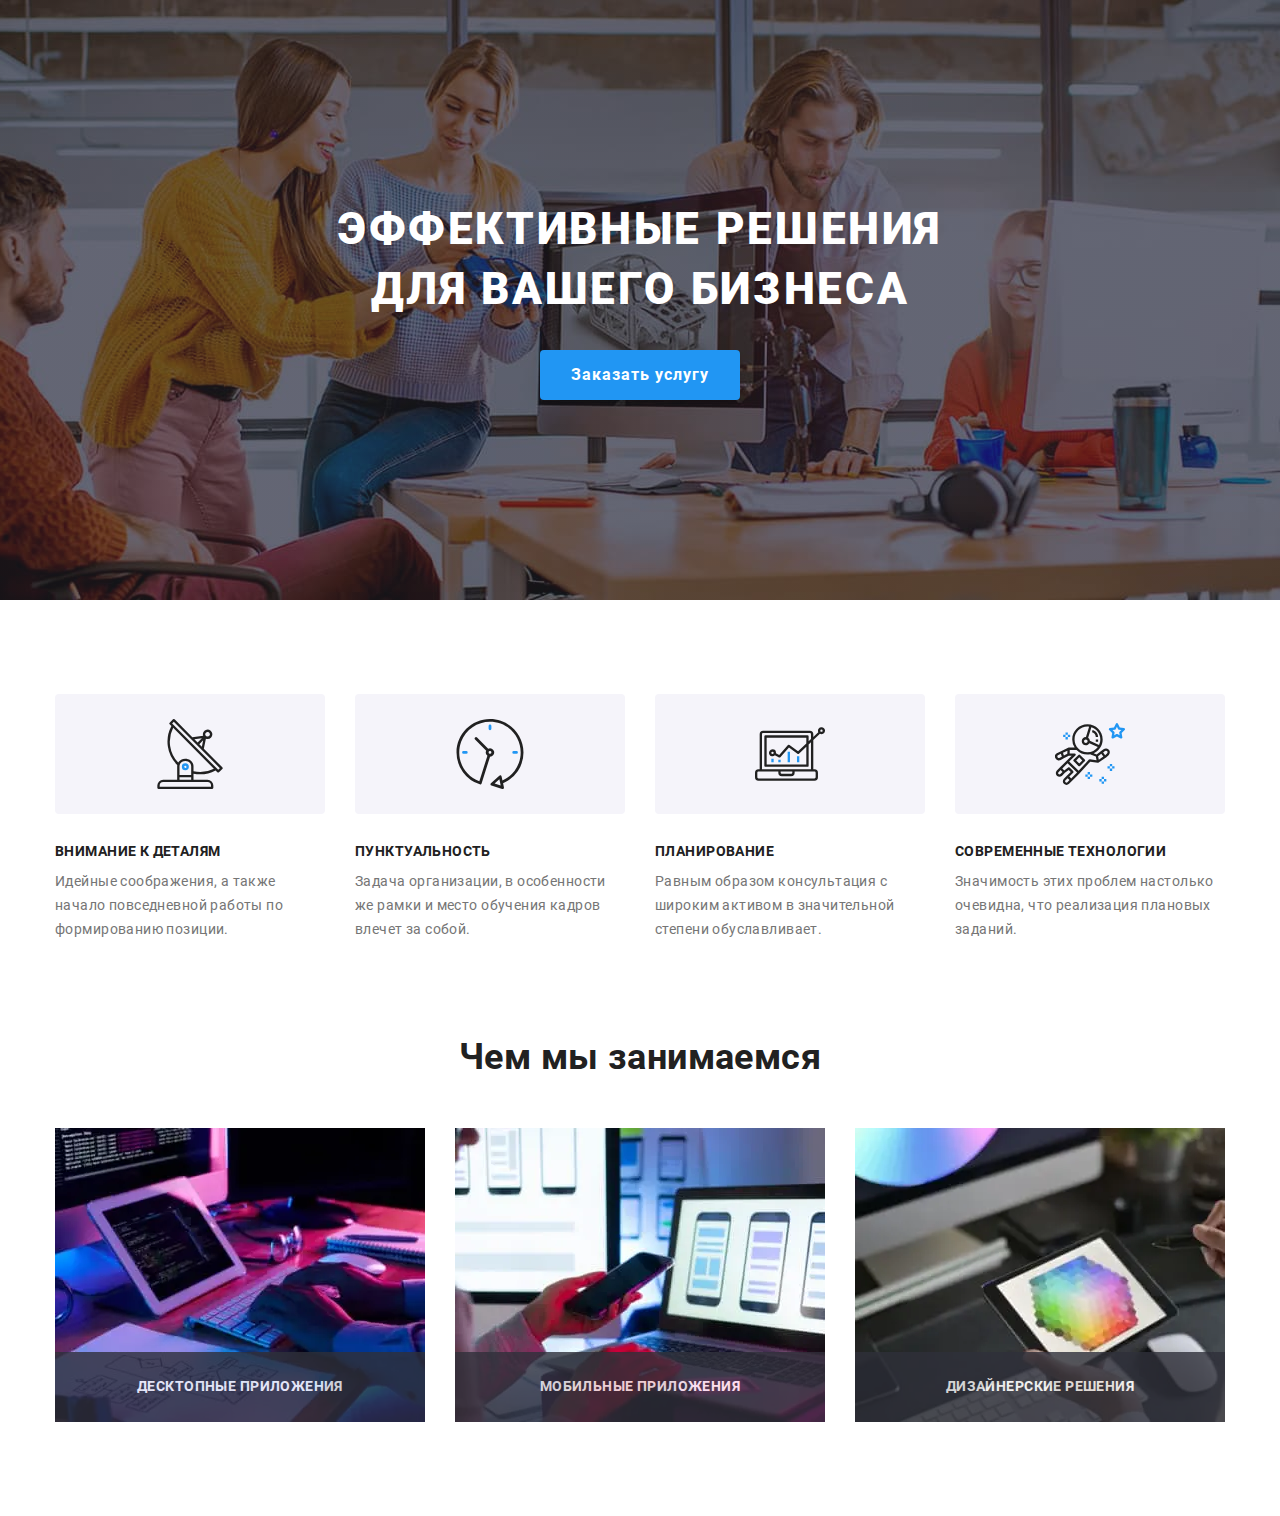
==== index.html @ ebe91f19 "services done" ====
<!DOCTYPE html>
<html lang="ru">
  <head>
    <meta charset="UTF-8" />
    <meta http-equiv="X-UA-Compatible" content="IE=edge" />
    <meta name="viewport" content="width=device-width, initial-scale=1.0" />
    <title>WebStudio</title>
    <link rel="stylesheet" href="./css/main.min.css" />
  </head>

  <body>
    <!-- HEADER -->
    <!-- <header class="header" id="header">
      <div class="header__container container">
        <div class="menu">
          <a href="./index.html" class="logo link" lang="en"
            ><span class="logo__accent">Web</span>Studio</a
          >
          <div class="menu__container">
            <svg class="menu__icon" width="40" height="40">
              <use href="./images/icons.svg#menu"></use>
            </svg>
          </div>
        </div>

        <nav class="navigation">
          <a href="./index.html" class="navigation__logo link" lang="en"
            ><span class="navigation__logo--accent">Web</span>Studio</a
          >
          <ul class="navigation__list list">
            <li class="navigation__item">
              <a class="navigation__link navigation__link--current link" href="#header">Студия</a>
            </li>
            <li class="navigation__item">
              <a class="navigation__link link" href="./portfolio.html">Портфолио</a>
            </li>
            <li class="navigation__item">
              <a class="navigation__link link" href="#contacts">Контакты</a>
            </li>
          </ul>
        </nav>
        <ul class="contacts list header__contacts">
          <li class="contacts__item">
            <a class="contacts__link link" href="mailto:info@devstudio.com" lang="en">
              <span class="contacts__iconwrapper">
                <svg class="contacts__icon contacts__icon--mail" width="16" height="12">
                  <use href="./images/icons.svg#mail"></use>
                </svg>
              </span>
              <span class="contacts__text">info@devstudio.com</span>
            </a>
          </li>
          <li class="contact__item">
            <a class="contacts__link link" href="tel:+380961111111">
              <span class="contacts__iconwrapper">
                <svg class="contacts__icon contacts__icon--phone" width="10" height="16">
                  <use href="./images/icons.svg#smartphone"></use>
                </svg>
              </span>
              <span class="contacts__text">+38 096 111 11 11</span>
            </a>
          </li>
        </ul>
      </div>
    </header> -->

    <main>
      <!-- HERO -->
      <section class="hero">
        <div class="hero__container container">
          <h1 class="hero__title">Эффективные решения для вашего бизнеса</h1>
          <button type="button" class="button button-base" data-modal-open>Заказать услугу</button>
        </div>
      </section>

      <!-- FEATURES -->
      <section class="section section--features">
        <div class="container">
          <h2 class="title title--section visually-hidden">Особенности</h2>
          <ul class="features list">
            <li class="features__item">
              <div class="features__container">
                <svg class="features__icon" width="70" height="70">
                  <use href="./images/icons.svg#antenna"></use>
                </svg>
              </div>
              <h3 class="features__title">Внимание к деталям</h3>
              <p class="features__text">
                Идейные соображения, а также начало повседневной работы по формированию позиции.
              </p>
            </li>
            <li class="features__item">
              <div class="features__container">
                <svg class="features__icon" width="70" height="70">
                  <use href="./images/icons.svg#clock"></use>
                </svg>
              </div>
              <h3 class="features__title">Пунктуальность</h3>
              <p class="features__text">
                Задача организации, в особенности же рамки и место обучения кадров влечет за собой.
              </p>
            </li>
            <li class="features__item">
              <div class="features__container">
                <svg class="features__icon" width="70" height="70">
                  <use href="./images/icons.svg#diagram"></use>
                </svg>
              </div>
              <h3 class="features__title">Планирование</h3>
              <p class="features__text">
                Равным образом консультация с широким активом в значительной степени обуславливает.
              </p>
            </li>
            <li class="features__item">
              <div class="features__container">
                <svg class="features__icon" width="70" height="70">
                  <use href="./images/icons.svg#astronaut"></use>
                </svg>
              </div>
              <h3 class="features__title">Современные технологии</h3>
              <p class="features__text">
                Значимость этих проблем настолько очевидна, что реализация плановых заданий.
              </p>
            </li>
          </ul>
        </div>
      </section>

      <!-- SERVICES -->
      <section class="section section--services">
        <div class="container">
          <h2 class="title title--section">Чем мы занимаемся</h2>
          <ul class="services list">
            <li class="services__item">
              <div class="overlay-container">
                <picture>
                  <source
                    media="(min-width: 1200px)"
                    srcset="
                      ./images/services/desktop/desk-desktop.webp    1x,
                      ./images/services/desktop/desk-desktop@2x.webp 2x
                    "
                    type="image/webp"
                  />
                  <source
                    media="(min-width: 1200px)"
                    srcset="
                      ./images/services/desktop/desk-desktop.jpg    1x,
                      ./images/services/desktop/desk-desktop@2x.jpg 2x
                    "
                  />
                  <img class="services__img" src="#" alt="desktop" />
                </picture>

                <div class="services__container">
                  <h3 class="services__title">Десктопные приложения</h3>
                </div>
              </div>
            </li>
            <li class="services__item">
              <div class="overlay-container">
                <picture>
                  <source
                    media="(min-width: 1200px)"
                    srcset="
                      ./images/services/desktop/note-desktop.webp    1x,
                      ./images/services/desktop/note-desktop@2x.webp 2x
                    "
                    type="image/webp"
                  />
                  <source
                    media="(min-width: 1200px)"
                    srcset="
                      ./images/services/desktop/note-desktop.jpg    1x,
                      ./images/services/desktop/note-desktop@2x.jpg 2x
                    "
                  />
                  <img class="services__img" src="#" alt="notebook" />
                </picture>
                <div class="services__container">
                  <h3 class="services__title">Мобильные приложения</h3>
                </div>
              </div>
            </li>
            <li class="services__item">
              <div class="overlay-container">
                <picture>
                  <source
                    media="(min-width: 1200px)"
                    srcset="
                      ./images/services/desktop/tabl-desktop.webp    1x,
                      ./images/services/desktop/tabl-desktop@2x.webp 2x
                    "
                    type="image/webp"
                  />
                  <source
                    media="(min-width: 1200px)"
                    srcset="
                      ./images/services/desktop/tabl-desktop.jpg    1x,
                      ./images/services/desktop/tabl-desktop@2x.jpg 2x
                    "
                  />
                  <img class="services__img" src="#" alt="tablet" />
                </picture>
                <div class="services__container">
                  <h3 class="services__title">Дизайнерские решения</h3>
                </div>
              </div>
            </li>
          </ul>
        </div>
      </section>

      <!-- TEAM -->
      <!-- <section class="section section--team">
        <div class="container">
          <h2 class="title title--section">Наша команда</h2>
          <ul class="team list">
            <li class="team__item">
              <div class="teammate">
                <img
                  class="teammate__img"
                  src="./images/studio/team/team-demianenko.jpg"
                  alt="Фото Игоря Демьяненко"
                  width="270"
                  height="260"
                />
                <div class="teammate__container">
                  <h3 class="teammate__title">Игорь Демьяненко</h3>
                  <p class="teammate__text" lang="en">Product Designer</p>
                  <ul class="social list">
                    <li class="social__item">
                      <a href="#" class="social__link link">
                        <svg class="social__icon" width="20" height="20">
                          <use href="./images/icons.svg#instagram"></use>
                        </svg>
                      </a>
                    </li>
                    <li class="social__item">
                      <a href="#" class="social__link link">
                        <svg class="social__icon" width="20" height="20">
                          <use href="./images/icons.svg#twitter"></use>
                        </svg>
                      </a>
                    </li>
                    <li class="social__item">
                      <a href="#" class="social__link link">
                        <svg class="social__icon" width="20" height="20">
                          <use href="./images/icons.svg#facebook"></use>
                        </svg>
                      </a>
                    </li>
                    <li class="social__item">
                      <a href="#" class="social__link link">
                        <svg class="social__icon" width="20" height="20">
                          <use href="./images/icons.svg#linkedin"></use>
                        </svg>
                      </a>
                    </li>
                  </ul>
                </div>
              </div>
            </li>
            <li class="team__item">
              <div class="teammate">
                <img
                  class="teammate__img"
                  src="./images/studio/team/team-repina.jpg"
                  alt="Фото Ольги Репиной"
                  width="270"
                  height="260"
                />
                <div class="teammate__container">
                  <h3 class="teammate__title">Ольга Репина</h3>
                  <p class="teammate__text" lang="en">Frontend Developer</p>
                  <ul class="social list">
                    <li class="social__item">
                      <a href="#" class="social__link link">
                        <svg class="social__icon" width="20" height="20">
                          <use href="./images/icons.svg#instagram"></use>
                        </svg>
                      </a>
                    </li>
                    <li class="social__item">
                      <a href="#" class="social__link link">
                        <svg class="social__icon" width="20" height="20">
                          <use href="./images/icons.svg#twitter"></use>
                        </svg>
                      </a>
                    </li>
                    <li class="social__item">
                      <a href="#" class="social__link link">
                        <svg class="social__icon" width="20" height="20">
                          <use href="./images/icons.svg#facebook"></use>
                        </svg>
                      </a>
                    </li>
                    <li class="social__item">
                      <a href="#" class="social__link link">
                        <svg class="social__icon" width="20" height="20">
                          <use href="./images/icons.svg#linkedin"></use>
                        </svg>
                      </a>
                    </li>
                  </ul>
                </div>
              </div>
            </li>
            <li class="team__item">
              <div class="teammate">
                <img
                  class="teammate__img"
                  src="./images/studio/team/team-tarasov.jpg"
                  alt="Фото Николая Тарасова"
                  width="270"
                  height="260"
                />
                <div class="teammate__container">
                  <h3 class="teammate__title">Николай Тарасов</h3>
                  <p class="teammate__text" lang="en">Marketing</p>
                  <ul class="social list">
                    <li class="social__item">
                      <a href="#" class="social__link link">
                        <svg class="social__icon" width="20" height="20">
                          <use href="./images/icons.svg#instagram"></use>
                        </svg>
                      </a>
                    </li>
                    <li class="social__item">
                      <a href="#" class="social__link link">
                        <svg class="social__icon" width="20" height="20">
                          <use href="./images/icons.svg#twitter"></use>
                        </svg>
                      </a>
                    </li>
                    <li class="social__item">
                      <a href="#" class="social__link link">
                        <svg class="social__icon" width="20" height="20">
                          <use href="./images/icons.svg#facebook"></use>
                        </svg>
                      </a>
                    </li>
                    <li class="social__item">
                      <a href="#" class="social__link link">
                        <svg class="social__icon" width="20" height="20">
                          <use href="./images/icons.svg#linkedin"></use>
                        </svg>
                      </a>
                    </li>
                  </ul>
                </div>
              </div>
            </li>
            <li class="team__item">
              <div class="teammate">
                <img
                  class="teammate__img"
                  src="./images/studio/team/team-ermakov.jpg"
                  alt="Фото Михаила Ермакова"
                  width="270"
                  height="260"
                />
                <div class="teammate__container">
                  <h3 class="teammate__title">Михаил Ермаков</h3>
                  <p class="teammate__text" lang="en">UI Designer</p>
                  <ul class="social list">
                    <li class="social__item">
                      <a href="#" class="social__link link">
                        <svg class="social__icon" width="20" height="20">
                          <use href="./images/icons.svg#instagram"></use>
                        </svg>
                      </a>
                    </li>
                    <li class="social__item">
                      <a href="#" class="social__link link">
                        <svg class="social__icon" width="20" height="20">
                          <use href="./images/icons.svg#twitter"></use>
                        </svg>
                      </a>
                    </li>
                    <li class="social__item">
                      <a href="#" class="social__link link">
                        <svg class="social__icon" width="20" height="20">
                          <use href="./images/icons.svg#facebook"></use>
                        </svg>
                      </a>
                    </li>
                    <li class="social__item">
                      <a href="#" class="social__link link">
                        <svg class="social__icon" width="20" height="20">
                          <use href="./images/icons.svg#linkedin"></use>
                        </svg>
                      </a>
                    </li>
                  </ul>
                </div>
              </div>
            </li>
          </ul>
        </div>
      </section> -->

      <!-- CLIENTS -->
      <!-- <section class="section" id="clients">
        <div class="container">
          <h2 class="title title--section">Постоянные клиенты</h2>
          <ul class="clients list">
            <li class="clients__item">
              <a href="#clients" class="clients__link link">
                <svg class="clients__icon" width="41" height="47">
                  <use href="./images/icons.svg#yaco"></use>
                </svg>
              </a>
            </li>
            <li class="clients__item">
              <a href="#clients" class="clients__link link">
                <svg class="clients__icon" width="40" height="52">
                  <use href="./images/icons.svg#comp-tagline-here"></use>
                </svg>
              </a>
            </li>
            <li class="clients__item">
              <a href="#clients" class="clients__link link">
                <svg class="clients__icon" width="44" height="42">
                  <use href="./images/icons.svg#comp"></use>
                </svg>
              </a>
            </li>
            <li class="clients__item">
              <a href="#clients" class="clients__link link">
                <svg class="clients__icon" width="85" height="41">
                  <use href="./images/icons.svg#foster-peters"></use>
                </svg>
              </a>
            </li>
            <li class="clients__item">
              <a href="#clients" class="clients__link link">
                <svg class="clients__icon" width="63" height="46">
                  <use href="./images/icons.svg#brand"></use>
                </svg>
              </a>
            </li>
            <li class="clients__item">
              <a href="#clients" class="clients__link link">
                <svg class="clients__icon" width="94" height="44">
                  <use href="./images/icons.svg#comp-tagline"></use>
                </svg>
              </a>
            </li>
          </ul>
        </div>
      </section> -->
    </main>

    <!-- FOOTER -->
    <!-- <footer class="footer">
      <div class="container container--footer">
        <div class="footer__adress">
          <a class="footer__logo link" href="#header" lang="en"
            ><span class="footer__logo--accent">Web</span>Studio</a
          >

          <address class="adress" id="contacts">
            <a
              class="adress__link link"
              href="https://goo.gl/maps/bzyYuuLkhP41vMup8"
              target="_blank"
              rel="noopener noreferrer"
              >г. Киев, пр-т Леси Украинки, 26</a
            >

            <ul class="adress__list list">
              <li class="adress__item">
                <a
                  class="adress__link adress__link--mail link"
                  href="mailto:info@devstudio.com"
                  lang="en"
                  >info@devstudio.com</a
                >
              </li>
              <li class="adress__item">
                <a class="adress__link adress__link--tel link" href="tel:+380961111111"
                  >+38 096 111 11 11</a
                >
              </li>
            </ul>
          </address>
        </div>
        <div class="footer__social">
          <p class="footer__title">присоединяйтесь</p>
          <ul class="social list">
            <li class="social__item">
              <a href="#" class="social__link social__link--footer link">
                <svg class="social__icon" width="20" height="20">
                  <use href="./images/icons.svg#instagram"></use>
                </svg>
              </a>
            </li>
            <li class="social__item">
              <a href="#" class="social__link social__link--footer link">
                <svg class="social__icon" width="20" height="20">
                  <use href="./images/icons.svg#twitter"></use>
                </svg>
              </a>
            </li>
            <li class="social__item">
              <a href="#" class="social__link social__link--footer link">
                <svg class="social__icon" width="20" height="20">
                  <use href="./images/icons.svg#facebook"></use>
                </svg>
              </a>
            </li>
            <li class="social__item">
              <a href="#" class="social__link social__link--footer link">
                <svg class="social__icon" width="20" height="20">
                  <use href="./images/icons.svg#linkedin"></use>
                </svg>
              </a>
            </li>
          </ul>
        </div>
        <div class="footer__subscription">
          <p class="footer__title">подпишитесь на рассылку</p>
          <form name="subscribe-form" class="footer__form">
            <input type="email" name="email" placeholder="E-mail" class="footer__input" required />
            <button type="submit" class="button button-base">
              <span class="button__container">
                <span class="button__text">Подписаться</span>
                <span class="button__iconwrapper">
                  <svg class="button__icon" width="24" height="24">
                    <use href="./images/icons.svg#subscribe"></use>
                  </svg>
                </span>
              </span>
            </button>
          </form>
        </div>
      </div>
    </footer> -->

    <!-- MODAL -->

    <!-- <div class="backdrop is-hidden" data-modal>
      <div class="modal">
        <button class="modal__closer" type="button" data-modal-close>
          <svg class="modal__icon" width="11" height="11">
            <use href="./images/icons.svg#close"></use>
          </svg>
        </button>
        <form name="purchase_form" autocomplete="on" class="form">
          <div class="form__group" role="group" aria-labelledby="contacts-details">
            <p id="contacts-details" class="form__text">Оставьте свои данные, мы вам перезвоним</p>
            <div class="form__container">
              <label class="form__label">
                Имя
                <span class="form__inputwrapper">
                  <input class="form__input" type="text" name="name" autofocus />
                  <span class="form__iconwrapper">
                    <svg class="form__icon" width="12" height="12">
                      <use href="./images/icons.svg#person-black"></use>
                    </svg>
                  </span>
                </span>
              </label>
            </div>
            <div class="form__container">
              <label class="form__label">
                Телефон
                <span class="form__inputwrapper">
                  <input
                    class="form__input"
                    type="tel"
                    name="phone-number"
                    pattern="[\+]*[1-9]{2}\s?[\(]*[0-9]{3}[\)]*\s?\d{3}[-]*\d{2}[-]*\d{2}"
                    title="+__(___)___-__-__"
                  />
                  <span class="form__iconwrapper">
                    <svg class="form__icon" width="13" height="13">
                      <use href="./images/icons.svg#phone-black"></use>
                    </svg>
                  </span>
                </span>
              </label>
            </div>
            <div class="form__container">
              <label class="form__label">
                Почта
                <span class="form__inputwrapper">
                  <input class="form__input" type="email" name="email" />
                  <span class="form__iconwrapper">
                    <svg class="form__icon" width="15" height="12">
                      <use href="./images/icons.svg#email-black"></use>
                    </svg>
                  </span>
                </span>
              </label>
            </div>
            <div class="form__container form__container--comments">
              <label class="form__label">
                Комментарий
                <textarea
                  class="form__textarea"
                  name="feedback"
                  placeholder="Введите текст"
                ></textarea>
              </label>
            </div>
          </div>

          <div class="form__group--checkbox" role="group" aria-labelledby="subcscribe-offer">
            <p id="subcscribe-offer" class="form__text visually-hidden">Условия подписки</p>

            <label class="form__label--checkbox">
              <input
                class="form__checkbox visually-hidden"
                type="checkbox"
                name="checked"
                value="agreed"
              />
              <span class="form__wrapper--checkbox">
                <svg class="form__check" width="11" height="8">
                  <use href="./images/icons.svg#checked"></use>
                </svg> </span
              ><span class="form__wrapper--text"
                >Соглашаюсь с рассылкой и принимаю&nbsp;<a
                  class="form__link link"
                  href="#"
                  target="_blank"
                  rel="noopener noreferrer"
                  >Условия договора</a
                ></span
              >
            </label>
          </div>

          <div class="form__container--submit">
            <button type="submit" class="button button-base">Отправить</button>
          </div>
        </form>
      </div>
    </div> -->

    <script src="./js/modal.js"></script>
  </body>
</html>
---- css/main.min.css ----
@font-face{font-family:'Raleway';font-style:normal;font-weight:700;src:url("../fonts/raleway/raleway-v22-latin-700.eot");src:local(""),url("../fonts/raleway/raleway-v22-latin-700.eot?#iefix") format("embedded-opentype"),url("../fonts/raleway/raleway-v22-latin-700.woff2") format("woff2"),url("../fonts/raleway/raleway-v22-latin-700.woff") format("woff"),url("../fonts/raleway/raleway-v22-latin-700.ttf") format("truetype"),url("../fonts/raleway/raleway-v22-latin-700.svg#Raleway") format("svg")}@font-face{font-family:'Roboto';font-style:normal;font-weight:400;src:url("../fonts/roboto/roboto-v27-latin_cyrillic-regular.eot");src:local(""),url("../fonts/roboto/roboto-v27-latin_cyrillic-regular.eot?#iefix") format("embedded-opentype"),url("../fonts/roboto/roboto-v27-latin_cyrillic-regular.woff2") format("woff2"),url("../fonts/roboto/roboto-v27-latin_cyrillic-regular.woff") format("woff"),url("../fonts/roboto/roboto-v27-latin_cyrillic-regular.ttf") format("truetype"),url("../fonts/roboto/roboto-v27-latin_cyrillic-regular.svg#Roboto") format("svg")}@font-face{font-family:'Roboto';font-style:normal;font-weight:500;src:url("../fonts/roboto/roboto-v27-latin_cyrillic-500.eot");src:local(""),url("../fonts/roboto/roboto-v27-latin_cyrillic-500.eot?#iefix") format("embedded-opentype"),url("../fonts/roboto/roboto-v27-latin_cyrillic-500.woff2") format("woff2"),url("../fonts/roboto/roboto-v27-latin_cyrillic-500.woff") format("woff"),url("../fonts/roboto/roboto-v27-latin_cyrillic-500.ttf") format("truetype"),url("../fonts/roboto/roboto-v27-latin_cyrillic-500.svg#Roboto") format("svg")}@font-face{font-family:'Roboto';font-style:normal;font-weight:700;src:url("../fonts/roboto/roboto-v27-latin_cyrillic-700.eot");src:local(""),url("../fonts/roboto/roboto-v27-latin_cyrillic-700.eot?#iefix") format("embedded-opentype"),url("../fonts/roboto/roboto-v27-latin_cyrillic-700.woff2") format("woff2"),url("../fonts/roboto/roboto-v27-latin_cyrillic-700.woff") format("woff"),url("../fonts/roboto/roboto-v27-latin_cyrillic-700.ttf") format("truetype"),url("../fonts/roboto/roboto-v27-latin_cyrillic-700.svg#Roboto") format("svg")}@font-face{font-family:'Roboto';font-style:normal;font-weight:900;src:url("../fonts/roboto/roboto-v27-latin_cyrillic-900.eot");src:local(""),url("../fonts/roboto/roboto-v27-latin_cyrillic-900.eot?#iefix") format("embedded-opentype"),url("../fonts/roboto/roboto-v27-latin_cyrillic-900.woff2") format("woff2"),url("../fonts/roboto/roboto-v27-latin_cyrillic-900.woff") format("woff"),url("../fonts/roboto/roboto-v27-latin_cyrillic-900.ttf") format("truetype"),url("../fonts/roboto/roboto-v27-latin_cyrillic-900.svg#Roboto") format("svg")}/*! modern-normalize v1.1.0 | MIT License | https://github.com/sindresorhus/modern-normalize */*,::before,::after{box-sizing:border-box}html{line-height:1.15;-webkit-text-size-adjust:100%;-moz-tab-size:4;tab-size:4}body{margin:0;font-family:system-ui,-apple-system,"Segoe UI",Roboto,Helvetica,Arial,sans-serif,"Apple Color Emoji","Segoe UI Emoji"}hr{height:0;color:inherit}abbr[title]{text-decoration:underline dotted}b,strong{font-weight:bolder}code,kbd,samp,pre{font-family:ui-monospace, SFMono-Regular, Consolas, 'Liberation Mono', Menlo, monospace;font-size:1em}small{font-size:80%}sub,sup{font-size:75%;line-height:0;position:relative;vertical-align:baseline}sub{bottom:-0.25em}sup{top:-0.5em}table{text-indent:0;border-color:inherit}button,input,optgroup,select,textarea{font-family:inherit;font-size:100%;line-height:1.15;margin:0}button,select{text-transform:none}button,[type='button'],[type='reset'],[type='submit']{-webkit-appearance:button}::-moz-focus-inner{border-style:none;padding:0}:-moz-focusring{outline:1px dotted ButtonText}:-moz-ui-invalid{box-shadow:none}legend{padding:0}progress{vertical-align:baseline}::-webkit-inner-spin-button,::-webkit-outer-spin-button{height:auto}[type='search']{-webkit-appearance:textfield;outline-offset:-2px}::-webkit-search-decoration{-webkit-appearance:none}::-webkit-file-upload-button{-webkit-appearance:button;font:inherit}summary{display:list-item}:root{--font-logotype: 'Raleway', serif, sans-serif;--main-font-regular: 'Roboto-main', serif, sans-serif;--secondary-font-regular: 'Roboto-main500', serif, sans-serif;--main-font-bold: 'Roboto-bold', serif, sans-serif;--main-font-black: 'Roboto-black', serif, sans-serif;--main-color-dark: #212121;--main-color-light: #ffffff;--secondary-color-dark: #000000;--secondary-color-light: #757575;--secondary-color-light-transp: rgba(255, 255, 255, 0.6);--background-color-font: #c4c4c4;--background-color-dark: #2f303a;--background-color-light: #f5f4fa;--accent-color: #2196f3;--accent-color-hover: #188ce8;--icon-color-fill: #afb1b8;--header-color-border: #ececec;--main-text-size: 14px;--secondary-text-size: 16px;--main-text-letter-spacing: 0.03em;--main-transition-duration: 250ms;--main-transition-function: cubic-bezier(0.4, 0, 0.2, 1)}body{font-family:'Roboto', sans-serif;font-weight:400;font-size:var(--main-text-size);letter-spacing:var(--main-text-letter-spacing);color:var(--main-color-dark)}h1,h2,h3,h4,h5,h6,p,ul{font-size:inherit}img{display:block;max-width:100%;height:auto}h1,h2,h3,h4,h5,h6,p,ul{margin:0;padding:0}.section{padding:94px 0;text-align:center}.section--features{padding-top:60px;padding-bottom:60px}.section--services{display:none}.section--team{background-color:var(--background-color-light)}.container{padding:0 15px;margin:0 auto}.container--footer{display:flex}@media screen and (max-width: 767px){.container{max-width:480px}}@media screen and (min-width: 768px){.container{max-width:768px}}@media screen and (min-width: 1200px){.section--features{padding-top:94px;padding-bottom:47px}.section--services{display:block;padding-top:47px}.container{max-width:1200px}}.list{list-style:none}.link{font-size:inherit;text-decoration:none;color:var(--main-color-dark)}.button-base{font-family:inherit;cursor:pointer;color:var(--main-color-dark)}.visually-hidden{position:absolute !important;clip:rect(1px 1px 1px 1px);clip:rect(1px, 1px, 1px, 1px);padding:0 !important;border:0 !important;height:1px !important;width:1px !important;overflow:hidden}.hero{margin:0 auto;padding:118px 0;max-width:767px;min-height:400px;text-align:center;background-image:linear-gradient(rgba(47,48,58,0.4), rgba(47,48,58,0.4)),url("../images/hero-bg/mobile/bg-hero-mobile.jpg");background-size:cover;background-repeat:no-repeat;background-position:center}@media screen and (min-device-pixel-ratio: 2), screen and (min-resolution: 192dpi), screen and (min-resolution: 2dppx){.hero{background-image:linear-gradient(rgba(47,48,58,0.4), rgba(47,48,58,0.4)),url("../images/hero-bg/mobile/bg-hero-mobile@2x.jpg")}}.hero__container{text-align:center}.hero__title{margin:0 auto 30px;max-width:360px;text-transform:uppercase;font-weight:900;font-size:26px;line-height:1.62;letter-spacing:0.06em;color:var(--main-color-light)}@media screen and (min-width: 768px){.hero{max-width:1199px;background-image:linear-gradient(rgba(47,48,58,0.4), rgba(47,48,58,0.4)),url("../images/hero-bg/tablet/bg-hero-tablet.jpg")}}@media screen and (min-width: 768px) and (min-device-pixel-ratio: 2), screen and (min-width: 768px) and (min-resolution: 192dpi), screen and (min-width: 768px) and (min-resolution: 2dppx){.hero{background-image:linear-gradient(rgba(47,48,58,0.4), rgba(47,48,58,0.4)),url("../images/hero-bg/tablet/bg-hero-tablet@2x.jpg")}}@media screen and (min-width: 1200px){.hero{padding:200px 0;max-width:1600px;min-height:600px;background-color:var(--background-color-font);background-image:linear-gradient(rgba(47,48,58,0.4), rgba(47,48,58,0.4)),url("../images/hero-bg/desktop/bg-hero-desktop.jpg")}}@media screen and (min-width: 1200px) and (min-device-pixel-ratio: 2), screen and (min-width: 1200px) and (min-resolution: 192dpi), screen and (min-width: 1200px) and (min-resolution: 2dppx){.hero{background-image:linear-gradient(rgba(47,48,58,0.4), rgba(47,48,58,0.4)),url("../images/hero-bg/desktop/bg-hero-desktop@2x.jpg")}}@media screen and (min-width: 1200px){.hero__title{max-width:610px;font-size:44px;line-height:1.36}}.features__item:not(:last-child){margin-bottom:30px}.features__container{display:flex;justify-content:center;align-items:center;margin-bottom:30px;width:100%;height:120px;border-radius:4px;background-color:var(--background-color-light)}.features__title{margin-bottom:10px;text-transform:uppercase;font-weight:700;line-height:1.14}.features__text{text-align:left;line-height:1.71;color:var(--secondary-color-light)}@media screen and (min-width: 768px){.features{display:flex;flex-wrap:wrap;margin-top:-30px;margin-left:-30px}.features__item{margin-top:30px;margin-left:30px;flex-basis:calc((100% - 60px) / 2);text-align:left}.features__item:not(:last-child){margin-bottom:0}}@media screen and (min-width: 1200px){.features__item{flex-basis:calc((100% - 120px) / 4)}}.services{display:flex;flex-wrap:wrap;margin-top:-30px;margin-left:-30px}.services__item{margin-top:30px;margin-left:30px;flex-basis:calc((100% - 90px) / 3)}.services__container{position:absolute;bottom:0;left:0;padding:27px 15px;width:100%;text-align:center;background-color:var(--background-color-dark);opacity:0.8}.services__title{text-transform:uppercase;font-weight:700;line-height:1.14;color:var(--main-color-light)}.logo{display:block;font-weight:700;font-size:24px;line-height:1.08;color:var(--secondary-color-dark)}.logo__accent{color:var(--accent-color)}.button{padding:10px;min-width:200px;border:none;border-radius:4px;font-weight:700;font-size:var(--secondary-text-size);line-height:1.88;text-align:center;letter-spacing:0.06em;color:var(--main-color-light);background-color:#2196f3;box-shadow:0px 4px 4px rgba(0,0,0,0.15);transition:background-color var(--main-transition-duration) var(--main-transition-function)}.button__container{display:flex;align-items:center;justify-content:center}.button__text{margin-right:10px}.button__iconwrapper{display:flex;justify-content:center;align-items:center;width:24px;height:24px;fill:var(--main-color-light)}.button:hover,.button:focus{background-color:var(--accent-color-hover)}.title{font-weight:700;font-size:36px;line-height:1.17}.title--section{margin-bottom:50px}.social{display:flex;justify-content:center}.social__item{width:44px;height:44px}.social__item:not(:last-child){margin-right:10px}.social__link{display:flex;justify-content:center;align-items:center;width:100%;height:100%;border-radius:50%;fill:var(--icon-color-fill);transition:background-color var(--main-transition-duration) var(--main-transition-function),fill var(--main-transition-duration) var(--main-transition-function)}.social__link--footer{background-color:rgba(255,255,255,0.1)}.social__link:hover,.social__link:focus{background-color:var(--accent-color);fill:var(--main-color-light)}.overlay-container{position:relative}.overlay{position:absolute;top:100%;left:0;padding:63px 24px;width:100%;height:100%;overflow-y:auto;background-color:rgba(33,150,243,0.9);transition:transform var(--main-transition-duration) var(--main-transition-function)}.overlay__content{text-align:left;font-size:18px;line-height:1.56;color:var(--main-color-light)}.backdrop{position:fixed;top:0;left:0;width:100vw;height:100vh;background-color:rgba(0,0,0,0.2);opacity:1;transition:opacity var(--main-transition-duration) var(--main-transition-function),visibility var(--main-transition-duration) var(--main-transition-function)}.backdrop.is-hidden{opacity:0;visibility:hidden;pointer-events:none}.modal{position:absolute;top:50%;left:50%;transform:translate(-50%, -50%) scale(1);width:528px;height:581px;border-radius:4px;background-color:var(--main-color-light);box-shadow:0px 1px 3px rgba(0,0,0,0.12),0px 1px 1px rgba(0,0,0,0.14),0px 2px 1px rgba(0,0,0,0.2);transition:transform var(--main-transition-duration) var(--main-transition-function)}.backdrop.is-hidden .modal{transform:translate(-50%, -50%) scale(0.5)}.modal__closer{position:absolute;top:8px;right:8px;display:flex;justify-content:center;align-items:center;width:30px;height:30px;border-radius:50%;border:1px solid rgba(0,0,0,0.1);cursor:pointer;background-color:var(--main-color-light);fill:var(--logo-color);transition:fill var(--main-transition-duration) var(--main-transition-function)}.modal__closer:hover,.modal__closer:focus{fill:var(--accent-color)}.form{padding:40px;display:flex;flex-direction:column}.form__group{margin-bottom:20px}.form__group--checkbox{margin-bottom:30px}.form__text{margin-bottom:12px;text-align:center;font-weight:700;font-size:20px;line-height:1.15}.form__container{display:flex;flex-direction:column;margin-bottom:10px}.form__container--comments{margin-bottom:0}.form__container--submit{display:flex;justify-content:center;align-items:center}.form__label{font-size:12px;line-height:1.17;letter-spacing:0.01em;color:var(--secondary-color-light)}.form__label--checkbox{display:flex;flex-direction:row;margin-bottom:0;align-items:center}.form__inputwrapper{position:relative;display:inline-block;width:100%;margin-top:4px;fill:var(--main-color-dark);transition:fill var(--main-transition-duration) var(--main-transition-function)}.form__input{padding-top:12px;padding-bottom:12px;padding-right:12px;padding-left:42px;width:100%;border:1px solid rgba(33,33,33,0.2);border-radius:4px;font-size:var(--secondary-text-size);outline:none;transition:border-color var(--main-transition-duration) var(--main-transition-function)}.form__input:focus{border-color:var(--accent-color)}.form__iconwrapper{position:absolute;top:50%;left:13px;transform:translateY(-50%);display:flex;justify-content:center;align-items:center;width:18px;height:18px;fill:var(--secondary-color-dark)}.form__input:focus+.form__iconwrapper{fill:var(--accent-color)}.form__textarea{margin-top:4px;width:100%;height:120px;padding:12px 16px;resize:none;height:120px;border-radius:4px;font-size:var(--secondary-text-size);outline:none;transition:border-color var(--main-transition-duration) var(--main-transition-function)}.form__textarea::placeholder{font-size:12px;line-height:1.17;letter-spacing:0.01em;color:rgba(117,117,117,0.5)}.form__textarea:placeholder-shown{border:1px solid rgba(33,33,33,0.2)}.form__textarea:not(:placeholder-shown),.form__textarea:focus{border-color:var(--accent-color)}.form__wrapper--checkbox{display:flex;justify-content:center;align-items:center;margin-right:7px;width:16px;height:15px;cursor:pointer;border:1px solid var(--main-color-dark);border-radius:2px;fill:var(--main-color-light)}.form__checkbox:checked+.form__wrapper--checkbox{border-color:var(--accent-color);background-color:var(--accent-color)}.form__check{width:100%;height:100%}.form__wrapper--text{line-height:1.71;color:var(--secondary-color-light)}.form__link{color:var(--accent-color);text-decoration:underline}
/*# sourceMappingURL=main.min.css.map */
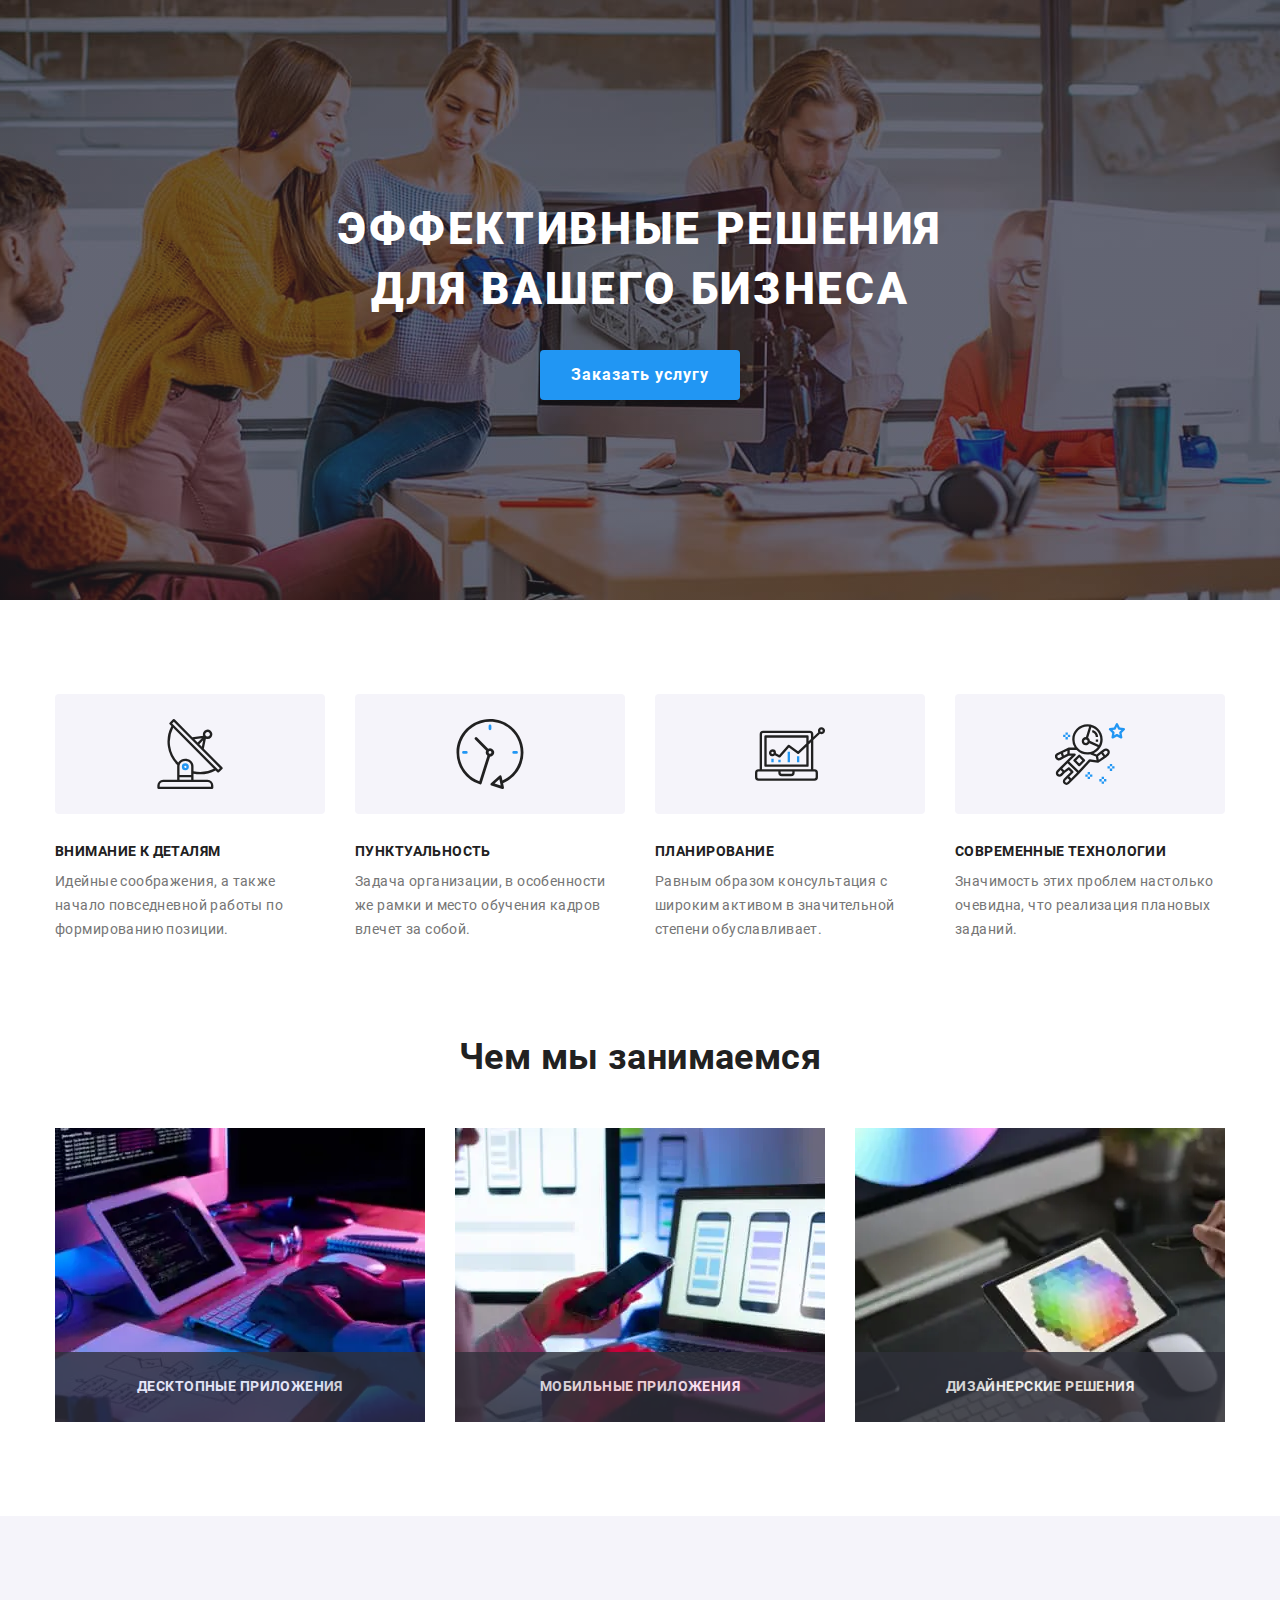
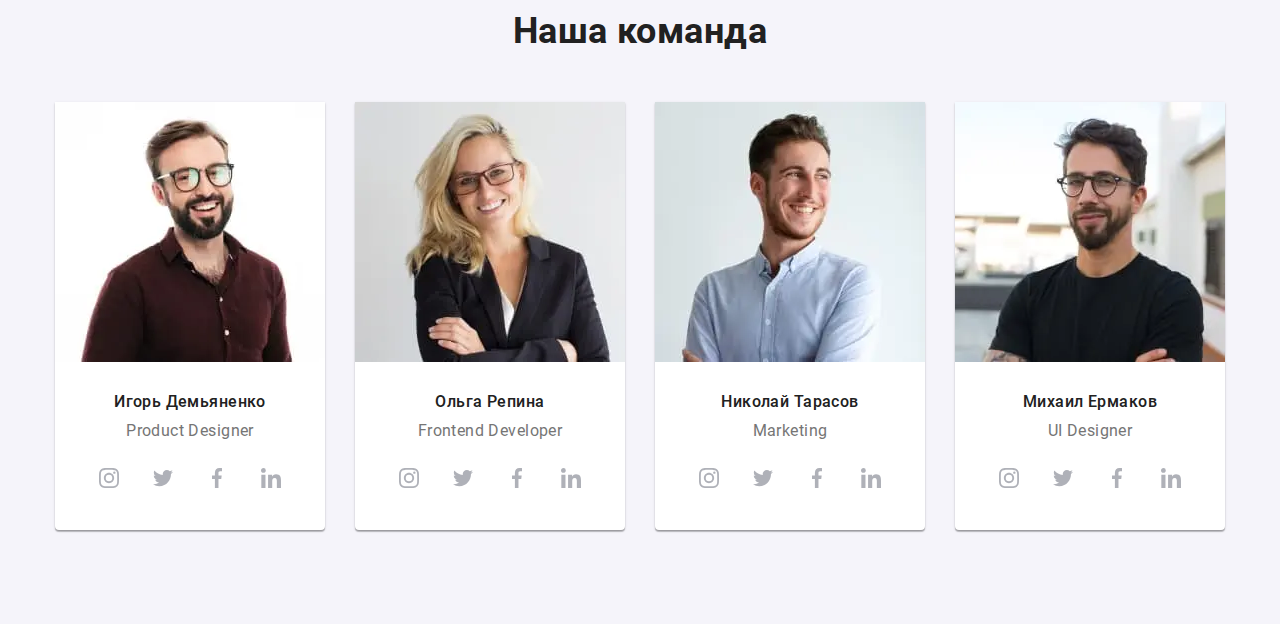
==== commit bb69ae30: "team done" ====
--- a/index.html
+++ b/index.html
@@ -212,19 +212,61 @@
       </section>
 
       <!-- TEAM -->
-      <!-- <section class="section section--team">
+      <section class="section section--team">
         <div class="container">
           <h2 class="title title--section">Наша команда</h2>
           <ul class="team list">
             <li class="team__item">
               <div class="teammate">
-                <img
-                  class="teammate__img"
-                  src="./images/studio/team/team-demianenko.jpg"
-                  alt="Фото Игоря Демьяненко"
-                  width="270"
-                  height="260"
-                />
+                <picture>
+                  <source
+                    media="(min-width: 1200px)"
+                    srcset="
+                      ./images/team/desktop/demianenko-desktop.webp    1x,
+                      ./images/team/desktop/demianenko-desktop@2x.webp 2x
+                    "
+                    type="image/webp"
+                  />
+                  <source
+                    media="(min-width: 1200px)"
+                    srcset="
+                      ./images/team/desktop/demianenko-desktop.jpg    1x,
+                      ./images/team/desktop/demianenko-desktop@2x.jpg 2x
+                    "
+                  />
+                  <source
+                    media="(min-width: 768px)"
+                    srcset="
+                      ./images/team/tablet/demianenko-tablet.webp    1x,
+                      ./images/team/tablet/demianenko-tablet@2x.webp 2x
+                    "
+                    type="image/webp"
+                  />
+                  <source
+                    media="(min-width: 768px)"
+                    srcset="
+                      ./images/team/tablet/demianenko-tablet.jpg    1x,
+                      ./images/team/tablet/demianenko-tablet@2x.jpg 2x
+                    "
+                  />
+                  <source
+                    media="(max-width: 767px)"
+                    srcset="
+                      ./images/team/mobile/demianenko-mobile.webp    1x,
+                      ./images/team/mobile/demianenko-mobile@2x.webp 2x
+                    "
+                    type="image/webp"
+                  />
+                  <source
+                    media="(max-width: 767px)"
+                    srcset="
+                      ./images/team/mobile/demianenko-mobile.jpg    1x,
+                      ./images/team/mobile/demianenko-mobile@2x.jpg 2x
+                    "
+                  />
+                  <img class="teammate__img" src="#" alt="Фото Игоря Демьяненко" />
+                </picture>
+
                 <div class="teammate__container">
                   <h3 class="teammate__title">Игорь Демьяненко</h3>
                   <p class="teammate__text" lang="en">Product Designer</p>
@@ -263,13 +305,54 @@
             </li>
             <li class="team__item">
               <div class="teammate">
-                <img
-                  class="teammate__img"
-                  src="./images/studio/team/team-repina.jpg"
-                  alt="Фото Ольги Репиной"
-                  width="270"
-                  height="260"
-                />
+                <picture>
+                  <source
+                    media="(min-width: 1200px)"
+                    srcset="
+                      ./images/team/desktop/repina-desktop.webp    1x,
+                      ./images/team/desktop/repina-desktop@2x.webp 2x
+                    "
+                    type="image/webp"
+                  />
+                  <source
+                    media="(min-width: 1200px)"
+                    srcset="
+                      ./images/team/desktop/repina-desktop.jpg    1x,
+                      ./images/team/desktop/repina-desktop@2x.jpg 2x
+                    "
+                  />
+                  <source
+                    media="(min-width: 768px)"
+                    srcset="
+                      ./images/team/tablet/repina-tablet.webp    1x,
+                      ./images/team/tablet/repina-tablet@2x.webp 2x
+                    "
+                    type="image/webp"
+                  />
+                  <source
+                    media="(min-width: 768px)"
+                    srcset="
+                      ./images/team/tablet/repina-tablet.jpg    1x,
+                      ./images/team/tablet/repina-tablet@2x.jpg 2x
+                    "
+                  />
+                  <source
+                    media="(max-width: 767px)"
+                    srcset="
+                      ./images/team/mobile/repina-mobile.webp    1x,
+                      ./images/team/mobile/repina-mobile@2x.webp 2x
+                    "
+                    type="image/webp"
+                  />
+                  <source
+                    media="(max-width: 767px)"
+                    srcset="
+                      ./images/team/mobile/repina-mobile.jpg    1x,
+                      ./images/team/mobile/repina-mobile@2x.jpg 2x
+                    "
+                  />
+                  <img class="teammate__img" src="#" alt="Фото Ольги Репиной" />
+                </picture>
                 <div class="teammate__container">
                   <h3 class="teammate__title">Ольга Репина</h3>
                   <p class="teammate__text" lang="en">Frontend Developer</p>
@@ -308,13 +391,55 @@
             </li>
             <li class="team__item">
               <div class="teammate">
-                <img
-                  class="teammate__img"
-                  src="./images/studio/team/team-tarasov.jpg"
-                  alt="Фото Николая Тарасова"
-                  width="270"
-                  height="260"
-                />
+                <picture>
+                  <source
+                    media="(min-width: 1200px)"
+                    srcset="
+                      ./images/team/desktop/tarasov-desktop.webp    1x,
+                      ./images/team/desktop/tarasov-desktop@2x.webp 2x
+                    "
+                    type="image/webp"
+                  />
+                  <source
+                    media="(min-width: 1200px)"
+                    srcset="
+                      ./images/team/desktop/tarasov-desktop.jpg    1x,
+                      ./images/team/desktop/tarasov-desktop@2x.jpg 2x
+                    "
+                  />
+                  <source
+                    media="(min-width: 768px)"
+                    srcset="
+                      ./images/team/tablet/tarasov-tablet.webp    1x,
+                      ./images/team/tablet/tarasov-tablet@2x.webp 2x
+                    "
+                    type="image/webp"
+                  />
+                  <source
+                    media="(min-width: 768px)"
+                    srcset="
+                      ./images/team/tablet/tarasov-tablet.jpg    1x,
+                      ./images/team/tablet/tarasov-tablet@2x.jpg 2x
+                    "
+                  />
+                  <source
+                    media="(max-width: 767px)"
+                    srcset="
+                      ./images/team/mobile/tarasov-mobile.webp    1x,
+                      ./images/team/mobile/tarasov-mobile@2x.webp 2x
+                    "
+                    type="image/webp"
+                  />
+                  <source
+                    media="(max-width: 767px)"
+                    srcset="
+                      ./images/team/mobile/tarasov-mobile.jpg    1x,
+                      ./images/team/mobile/tarasov-mobile@2x.jpg 2x
+                    "
+                  />
+                  <img class="teammate__img" src="#" alt="Фото Николая Тарасова" />
+                </picture>
+
                 <div class="teammate__container">
                   <h3 class="teammate__title">Николай Тарасов</h3>
                   <p class="teammate__text" lang="en">Marketing</p>
@@ -353,13 +478,55 @@
             </li>
             <li class="team__item">
               <div class="teammate">
-                <img
-                  class="teammate__img"
-                  src="./images/studio/team/team-ermakov.jpg"
-                  alt="Фото Михаила Ермакова"
-                  width="270"
-                  height="260"
-                />
+                <picture>
+                  <source
+                    media="(min-width: 1200px)"
+                    srcset="
+                      ./images/team/desktop/ermakov-desktop.webp    1x,
+                      ./images/team/desktop/ermakov-desktop@2x.webp 2x
+                    "
+                    type="image/webp"
+                  />
+                  <source
+                    media="(min-width: 1200px)"
+                    srcset="
+                      ./images/team/desktop/ermakov-desktop.jpg    1x,
+                      ./images/team/desktop/ermakov-desktop@2x.jpg 2x
+                    "
+                  />
+                  <source
+                    media="(min-width: 768px)"
+                    srcset="
+                      ./images/team/tablet/ermakov-tablet.webp    1x,
+                      ./images/team/tablet/ermakov-tablet@2x.webp 2x
+                    "
+                    type="image/webp"
+                  />
+                  <source
+                    media="(min-width: 768px)"
+                    srcset="
+                      ./images/team/tablet/ermakov-tablet.jpg    1x,
+                      ./images/team/tablet/ermakov-tablet@2x.jpg 2x
+                    "
+                  />
+                  <source
+                    media="(max-width: 767px)"
+                    srcset="
+                      ./images/team/mobile/ermakov-mobile.webp    1x,
+                      ./images/team/mobile/ermakov-mobile@2x.webp 2x
+                    "
+                    type="image/webp"
+                  />
+                  <source
+                    media="(max-width: 767px)"
+                    srcset="
+                      ./images/team/mobile/ermakov-mobile.jpg    1x,
+                      ./images/team/mobile/ermakov-mobile@2x.jpg 2x
+                    "
+                  />
+                  <img class="teammate__img" src="#" alt="Фото Михаила Ермакова" />
+                </picture>
+
                 <div class="teammate__container">
                   <h3 class="teammate__title">Михаил Ермаков</h3>
                   <p class="teammate__text" lang="en">UI Designer</p>
@@ -398,7 +565,7 @@
             </li>
           </ul>
         </div>
-      </section> -->
+      </section>
 
       <!-- CLIENTS -->
       <!-- <section class="section" id="clients">
--- a/css/main.min.css
+++ b/css/main.min.css
@@ -1,2 +1,2 @@
-@font-face{font-family:'Raleway';font-style:normal;font-weight:700;src:url("../fonts/raleway/raleway-v22-latin-700.eot");src:local(""),url("../fonts/raleway/raleway-v22-latin-700.eot?#iefix") format("embedded-opentype"),url("../fonts/raleway/raleway-v22-latin-700.woff2") format("woff2"),url("../fonts/raleway/raleway-v22-latin-700.woff") format("woff"),url("../fonts/raleway/raleway-v22-latin-700.ttf") format("truetype"),url("../fonts/raleway/raleway-v22-latin-700.svg#Raleway") format("svg")}@font-face{font-family:'Roboto';font-style:normal;font-weight:400;src:url("../fonts/roboto/roboto-v27-latin_cyrillic-regular.eot");src:local(""),url("../fonts/roboto/roboto-v27-latin_cyrillic-regular.eot?#iefix") format("embedded-opentype"),url("../fonts/roboto/roboto-v27-latin_cyrillic-regular.woff2") format("woff2"),url("../fonts/roboto/roboto-v27-latin_cyrillic-regular.woff") format("woff"),url("../fonts/roboto/roboto-v27-latin_cyrillic-regular.ttf") format("truetype"),url("../fonts/roboto/roboto-v27-latin_cyrillic-regular.svg#Roboto") format("svg")}@font-face{font-family:'Roboto';font-style:normal;font-weight:500;src:url("../fonts/roboto/roboto-v27-latin_cyrillic-500.eot");src:local(""),url("../fonts/roboto/roboto-v27-latin_cyrillic-500.eot?#iefix") format("embedded-opentype"),url("../fonts/roboto/roboto-v27-latin_cyrillic-500.woff2") format("woff2"),url("../fonts/roboto/roboto-v27-latin_cyrillic-500.woff") format("woff"),url("../fonts/roboto/roboto-v27-latin_cyrillic-500.ttf") format("truetype"),url("../fonts/roboto/roboto-v27-latin_cyrillic-500.svg#Roboto") format("svg")}@font-face{font-family:'Roboto';font-style:normal;font-weight:700;src:url("../fonts/roboto/roboto-v27-latin_cyrillic-700.eot");src:local(""),url("../fonts/roboto/roboto-v27-latin_cyrillic-700.eot?#iefix") format("embedded-opentype"),url("../fonts/roboto/roboto-v27-latin_cyrillic-700.woff2") format("woff2"),url("../fonts/roboto/roboto-v27-latin_cyrillic-700.woff") format("woff"),url("../fonts/roboto/roboto-v27-latin_cyrillic-700.ttf") format("truetype"),url("../fonts/roboto/roboto-v27-latin_cyrillic-700.svg#Roboto") format("svg")}@font-face{font-family:'Roboto';font-style:normal;font-weight:900;src:url("../fonts/roboto/roboto-v27-latin_cyrillic-900.eot");src:local(""),url("../fonts/roboto/roboto-v27-latin_cyrillic-900.eot?#iefix") format("embedded-opentype"),url("../fonts/roboto/roboto-v27-latin_cyrillic-900.woff2") format("woff2"),url("../fonts/roboto/roboto-v27-latin_cyrillic-900.woff") format("woff"),url("../fonts/roboto/roboto-v27-latin_cyrillic-900.ttf") format("truetype"),url("../fonts/roboto/roboto-v27-latin_cyrillic-900.svg#Roboto") format("svg")}/*! modern-normalize v1.1.0 | MIT License | https://github.com/sindresorhus/modern-normalize */*,::before,::after{box-sizing:border-box}html{line-height:1.15;-webkit-text-size-adjust:100%;-moz-tab-size:4;tab-size:4}body{margin:0;font-family:system-ui,-apple-system,"Segoe UI",Roboto,Helvetica,Arial,sans-serif,"Apple Color Emoji","Segoe UI Emoji"}hr{height:0;color:inherit}abbr[title]{text-decoration:underline dotted}b,strong{font-weight:bolder}code,kbd,samp,pre{font-family:ui-monospace, SFMono-Regular, Consolas, 'Liberation Mono', Menlo, monospace;font-size:1em}small{font-size:80%}sub,sup{font-size:75%;line-height:0;position:relative;vertical-align:baseline}sub{bottom:-0.25em}sup{top:-0.5em}table{text-indent:0;border-color:inherit}button,input,optgroup,select,textarea{font-family:inherit;font-size:100%;line-height:1.15;margin:0}button,select{text-transform:none}button,[type='button'],[type='reset'],[type='submit']{-webkit-appearance:button}::-moz-focus-inner{border-style:none;padding:0}:-moz-focusring{outline:1px dotted ButtonText}:-moz-ui-invalid{box-shadow:none}legend{padding:0}progress{vertical-align:baseline}::-webkit-inner-spin-button,::-webkit-outer-spin-button{height:auto}[type='search']{-webkit-appearance:textfield;outline-offset:-2px}::-webkit-search-decoration{-webkit-appearance:none}::-webkit-file-upload-button{-webkit-appearance:button;font:inherit}summary{display:list-item}:root{--font-logotype: 'Raleway', serif, sans-serif;--main-font-regular: 'Roboto-main', serif, sans-serif;--secondary-font-regular: 'Roboto-main500', serif, sans-serif;--main-font-bold: 'Roboto-bold', serif, sans-serif;--main-font-black: 'Roboto-black', serif, sans-serif;--main-color-dark: #212121;--main-color-light: #ffffff;--secondary-color-dark: #000000;--secondary-color-light: #757575;--secondary-color-light-transp: rgba(255, 255, 255, 0.6);--background-color-font: #c4c4c4;--background-color-dark: #2f303a;--background-color-light: #f5f4fa;--accent-color: #2196f3;--accent-color-hover: #188ce8;--icon-color-fill: #afb1b8;--header-color-border: #ececec;--main-text-size: 14px;--secondary-text-size: 16px;--main-text-letter-spacing: 0.03em;--main-transition-duration: 250ms;--main-transition-function: cubic-bezier(0.4, 0, 0.2, 1)}body{font-family:'Roboto', sans-serif;font-weight:400;font-size:var(--main-text-size);letter-spacing:var(--main-text-letter-spacing);color:var(--main-color-dark)}h1,h2,h3,h4,h5,h6,p,ul{font-size:inherit}img{display:block;max-width:100%;height:auto}h1,h2,h3,h4,h5,h6,p,ul{margin:0;padding:0}.section{padding:94px 0;text-align:center}.section--features{padding-top:60px;padding-bottom:60px}.section--services{display:none}.section--team{background-color:var(--background-color-light)}.container{padding:0 15px;margin:0 auto}.container--footer{display:flex}@media screen and (max-width: 767px){.container{max-width:480px}}@media screen and (min-width: 768px){.container{max-width:768px}}@media screen and (min-width: 1200px){.section--features{padding-top:94px;padding-bottom:47px}.section--services{display:block;padding-top:47px}.container{max-width:1200px}}.list{list-style:none}.link{font-size:inherit;text-decoration:none;color:var(--main-color-dark)}.button-base{font-family:inherit;cursor:pointer;color:var(--main-color-dark)}.visually-hidden{position:absolute !important;clip:rect(1px 1px 1px 1px);clip:rect(1px, 1px, 1px, 1px);padding:0 !important;border:0 !important;height:1px !important;width:1px !important;overflow:hidden}.hero{margin:0 auto;padding:118px 0;max-width:767px;min-height:400px;text-align:center;background-image:linear-gradient(rgba(47,48,58,0.4), rgba(47,48,58,0.4)),url("../images/hero-bg/mobile/bg-hero-mobile.jpg");background-size:cover;background-repeat:no-repeat;background-position:center}@media screen and (min-device-pixel-ratio: 2), screen and (min-resolution: 192dpi), screen and (min-resolution: 2dppx){.hero{background-image:linear-gradient(rgba(47,48,58,0.4), rgba(47,48,58,0.4)),url("../images/hero-bg/mobile/bg-hero-mobile@2x.jpg")}}.hero__container{text-align:center}.hero__title{margin:0 auto 30px;max-width:360px;text-transform:uppercase;font-weight:900;font-size:26px;line-height:1.62;letter-spacing:0.06em;color:var(--main-color-light)}@media screen and (min-width: 768px){.hero{max-width:1199px;background-image:linear-gradient(rgba(47,48,58,0.4), rgba(47,48,58,0.4)),url("../images/hero-bg/tablet/bg-hero-tablet.jpg")}}@media screen and (min-width: 768px) and (min-device-pixel-ratio: 2), screen and (min-width: 768px) and (min-resolution: 192dpi), screen and (min-width: 768px) and (min-resolution: 2dppx){.hero{background-image:linear-gradient(rgba(47,48,58,0.4), rgba(47,48,58,0.4)),url("../images/hero-bg/tablet/bg-hero-tablet@2x.jpg")}}@media screen and (min-width: 1200px){.hero{padding:200px 0;max-width:1600px;min-height:600px;background-color:var(--background-color-font);background-image:linear-gradient(rgba(47,48,58,0.4), rgba(47,48,58,0.4)),url("../images/hero-bg/desktop/bg-hero-desktop.jpg")}}@media screen and (min-width: 1200px) and (min-device-pixel-ratio: 2), screen and (min-width: 1200px) and (min-resolution: 192dpi), screen and (min-width: 1200px) and (min-resolution: 2dppx){.hero{background-image:linear-gradient(rgba(47,48,58,0.4), rgba(47,48,58,0.4)),url("../images/hero-bg/desktop/bg-hero-desktop@2x.jpg")}}@media screen and (min-width: 1200px){.hero__title{max-width:610px;font-size:44px;line-height:1.36}}.features__item:not(:last-child){margin-bottom:30px}.features__container{display:flex;justify-content:center;align-items:center;margin-bottom:30px;width:100%;height:120px;border-radius:4px;background-color:var(--background-color-light)}.features__title{margin-bottom:10px;text-transform:uppercase;font-weight:700;line-height:1.14}.features__text{text-align:left;line-height:1.71;color:var(--secondary-color-light)}@media screen and (min-width: 768px){.features{display:flex;flex-wrap:wrap;margin-top:-30px;margin-left:-30px}.features__item{margin-top:30px;margin-left:30px;flex-basis:calc((100% - 60px) / 2);text-align:left}.features__item:not(:last-child){margin-bottom:0}}@media screen and (min-width: 1200px){.features__item{flex-basis:calc((100% - 120px) / 4)}}.services{display:flex;flex-wrap:wrap;margin-top:-30px;margin-left:-30px}.services__item{margin-top:30px;margin-left:30px;flex-basis:calc((100% - 90px) / 3)}.services__container{position:absolute;bottom:0;left:0;padding:27px 15px;width:100%;text-align:center;background-color:var(--background-color-dark);opacity:0.8}.services__title{text-transform:uppercase;font-weight:700;line-height:1.14;color:var(--main-color-light)}.logo{display:block;font-weight:700;font-size:24px;line-height:1.08;color:var(--secondary-color-dark)}.logo__accent{color:var(--accent-color)}.button{padding:10px;min-width:200px;border:none;border-radius:4px;font-weight:700;font-size:var(--secondary-text-size);line-height:1.88;text-align:center;letter-spacing:0.06em;color:var(--main-color-light);background-color:#2196f3;box-shadow:0px 4px 4px rgba(0,0,0,0.15);transition:background-color var(--main-transition-duration) var(--main-transition-function)}.button__container{display:flex;align-items:center;justify-content:center}.button__text{margin-right:10px}.button__iconwrapper{display:flex;justify-content:center;align-items:center;width:24px;height:24px;fill:var(--main-color-light)}.button:hover,.button:focus{background-color:var(--accent-color-hover)}.title{font-weight:700;font-size:36px;line-height:1.17}.title--section{margin-bottom:50px}.social{display:flex;justify-content:center}.social__item{width:44px;height:44px}.social__item:not(:last-child){margin-right:10px}.social__link{display:flex;justify-content:center;align-items:center;width:100%;height:100%;border-radius:50%;fill:var(--icon-color-fill);transition:background-color var(--main-transition-duration) var(--main-transition-function),fill var(--main-transition-duration) var(--main-transition-function)}.social__link--footer{background-color:rgba(255,255,255,0.1)}.social__link:hover,.social__link:focus{background-color:var(--accent-color);fill:var(--main-color-light)}.overlay-container{position:relative}.overlay{position:absolute;top:100%;left:0;padding:63px 24px;width:100%;height:100%;overflow-y:auto;background-color:rgba(33,150,243,0.9);transition:transform var(--main-transition-duration) var(--main-transition-function)}.overlay__content{text-align:left;font-size:18px;line-height:1.56;color:var(--main-color-light)}.backdrop{position:fixed;top:0;left:0;width:100vw;height:100vh;background-color:rgba(0,0,0,0.2);opacity:1;transition:opacity var(--main-transition-duration) var(--main-transition-function),visibility var(--main-transition-duration) var(--main-transition-function)}.backdrop.is-hidden{opacity:0;visibility:hidden;pointer-events:none}.modal{position:absolute;top:50%;left:50%;transform:translate(-50%, -50%) scale(1);width:528px;height:581px;border-radius:4px;background-color:var(--main-color-light);box-shadow:0px 1px 3px rgba(0,0,0,0.12),0px 1px 1px rgba(0,0,0,0.14),0px 2px 1px rgba(0,0,0,0.2);transition:transform var(--main-transition-duration) var(--main-transition-function)}.backdrop.is-hidden .modal{transform:translate(-50%, -50%) scale(0.5)}.modal__closer{position:absolute;top:8px;right:8px;display:flex;justify-content:center;align-items:center;width:30px;height:30px;border-radius:50%;border:1px solid rgba(0,0,0,0.1);cursor:pointer;background-color:var(--main-color-light);fill:var(--logo-color);transition:fill var(--main-transition-duration) var(--main-transition-function)}.modal__closer:hover,.modal__closer:focus{fill:var(--accent-color)}.form{padding:40px;display:flex;flex-direction:column}.form__group{margin-bottom:20px}.form__group--checkbox{margin-bottom:30px}.form__text{margin-bottom:12px;text-align:center;font-weight:700;font-size:20px;line-height:1.15}.form__container{display:flex;flex-direction:column;margin-bottom:10px}.form__container--comments{margin-bottom:0}.form__container--submit{display:flex;justify-content:center;align-items:center}.form__label{font-size:12px;line-height:1.17;letter-spacing:0.01em;color:var(--secondary-color-light)}.form__label--checkbox{display:flex;flex-direction:row;margin-bottom:0;align-items:center}.form__inputwrapper{position:relative;display:inline-block;width:100%;margin-top:4px;fill:var(--main-color-dark);transition:fill var(--main-transition-duration) var(--main-transition-function)}.form__input{padding-top:12px;padding-bottom:12px;padding-right:12px;padding-left:42px;width:100%;border:1px solid rgba(33,33,33,0.2);border-radius:4px;font-size:var(--secondary-text-size);outline:none;transition:border-color var(--main-transition-duration) var(--main-transition-function)}.form__input:focus{border-color:var(--accent-color)}.form__iconwrapper{position:absolute;top:50%;left:13px;transform:translateY(-50%);display:flex;justify-content:center;align-items:center;width:18px;height:18px;fill:var(--secondary-color-dark)}.form__input:focus+.form__iconwrapper{fill:var(--accent-color)}.form__textarea{margin-top:4px;width:100%;height:120px;padding:12px 16px;resize:none;height:120px;border-radius:4px;font-size:var(--secondary-text-size);outline:none;transition:border-color var(--main-transition-duration) var(--main-transition-function)}.form__textarea::placeholder{font-size:12px;line-height:1.17;letter-spacing:0.01em;color:rgba(117,117,117,0.5)}.form__textarea:placeholder-shown{border:1px solid rgba(33,33,33,0.2)}.form__textarea:not(:placeholder-shown),.form__textarea:focus{border-color:var(--accent-color)}.form__wrapper--checkbox{display:flex;justify-content:center;align-items:center;margin-right:7px;width:16px;height:15px;cursor:pointer;border:1px solid var(--main-color-dark);border-radius:2px;fill:var(--main-color-light)}.form__checkbox:checked+.form__wrapper--checkbox{border-color:var(--accent-color);background-color:var(--accent-color)}.form__check{width:100%;height:100%}.form__wrapper--text{line-height:1.71;color:var(--secondary-color-light)}.form__link{color:var(--accent-color);text-decoration:underline}
+@font-face{font-family:'Raleway';font-style:normal;font-weight:700;src:url("../fonts/raleway/raleway-v22-latin-700.eot");src:local(""),url("../fonts/raleway/raleway-v22-latin-700.eot?#iefix") format("embedded-opentype"),url("../fonts/raleway/raleway-v22-latin-700.woff2") format("woff2"),url("../fonts/raleway/raleway-v22-latin-700.woff") format("woff"),url("../fonts/raleway/raleway-v22-latin-700.ttf") format("truetype"),url("../fonts/raleway/raleway-v22-latin-700.svg#Raleway") format("svg")}@font-face{font-family:'Roboto';font-style:normal;font-weight:400;src:url("../fonts/roboto/roboto-v27-latin_cyrillic-regular.eot");src:local(""),url("../fonts/roboto/roboto-v27-latin_cyrillic-regular.eot?#iefix") format("embedded-opentype"),url("../fonts/roboto/roboto-v27-latin_cyrillic-regular.woff2") format("woff2"),url("../fonts/roboto/roboto-v27-latin_cyrillic-regular.woff") format("woff"),url("../fonts/roboto/roboto-v27-latin_cyrillic-regular.ttf") format("truetype"),url("../fonts/roboto/roboto-v27-latin_cyrillic-regular.svg#Roboto") format("svg")}@font-face{font-family:'Roboto';font-style:normal;font-weight:500;src:url("../fonts/roboto/roboto-v27-latin_cyrillic-500.eot");src:local(""),url("../fonts/roboto/roboto-v27-latin_cyrillic-500.eot?#iefix") format("embedded-opentype"),url("../fonts/roboto/roboto-v27-latin_cyrillic-500.woff2") format("woff2"),url("../fonts/roboto/roboto-v27-latin_cyrillic-500.woff") format("woff"),url("../fonts/roboto/roboto-v27-latin_cyrillic-500.ttf") format("truetype"),url("../fonts/roboto/roboto-v27-latin_cyrillic-500.svg#Roboto") format("svg")}@font-face{font-family:'Roboto';font-style:normal;font-weight:700;src:url("../fonts/roboto/roboto-v27-latin_cyrillic-700.eot");src:local(""),url("../fonts/roboto/roboto-v27-latin_cyrillic-700.eot?#iefix") format("embedded-opentype"),url("../fonts/roboto/roboto-v27-latin_cyrillic-700.woff2") format("woff2"),url("../fonts/roboto/roboto-v27-latin_cyrillic-700.woff") format("woff"),url("../fonts/roboto/roboto-v27-latin_cyrillic-700.ttf") format("truetype"),url("../fonts/roboto/roboto-v27-latin_cyrillic-700.svg#Roboto") format("svg")}@font-face{font-family:'Roboto';font-style:normal;font-weight:900;src:url("../fonts/roboto/roboto-v27-latin_cyrillic-900.eot");src:local(""),url("../fonts/roboto/roboto-v27-latin_cyrillic-900.eot?#iefix") format("embedded-opentype"),url("../fonts/roboto/roboto-v27-latin_cyrillic-900.woff2") format("woff2"),url("../fonts/roboto/roboto-v27-latin_cyrillic-900.woff") format("woff"),url("../fonts/roboto/roboto-v27-latin_cyrillic-900.ttf") format("truetype"),url("../fonts/roboto/roboto-v27-latin_cyrillic-900.svg#Roboto") format("svg")}/*! modern-normalize v1.1.0 | MIT License | https://github.com/sindresorhus/modern-normalize */*,::before,::after{box-sizing:border-box}html{line-height:1.15;-webkit-text-size-adjust:100%;-moz-tab-size:4;tab-size:4}body{margin:0;font-family:system-ui,-apple-system,"Segoe UI",Roboto,Helvetica,Arial,sans-serif,"Apple Color Emoji","Segoe UI Emoji"}hr{height:0;color:inherit}abbr[title]{text-decoration:underline dotted}b,strong{font-weight:bolder}code,kbd,samp,pre{font-family:ui-monospace, SFMono-Regular, Consolas, 'Liberation Mono', Menlo, monospace;font-size:1em}small{font-size:80%}sub,sup{font-size:75%;line-height:0;position:relative;vertical-align:baseline}sub{bottom:-0.25em}sup{top:-0.5em}table{text-indent:0;border-color:inherit}button,input,optgroup,select,textarea{font-family:inherit;font-size:100%;line-height:1.15;margin:0}button,select{text-transform:none}button,[type='button'],[type='reset'],[type='submit']{-webkit-appearance:button}::-moz-focus-inner{border-style:none;padding:0}:-moz-focusring{outline:1px dotted ButtonText}:-moz-ui-invalid{box-shadow:none}legend{padding:0}progress{vertical-align:baseline}::-webkit-inner-spin-button,::-webkit-outer-spin-button{height:auto}[type='search']{-webkit-appearance:textfield;outline-offset:-2px}::-webkit-search-decoration{-webkit-appearance:none}::-webkit-file-upload-button{-webkit-appearance:button;font:inherit}summary{display:list-item}:root{--font-logotype: 'Raleway', serif, sans-serif;--main-font-regular: 'Roboto-main', serif, sans-serif;--secondary-font-regular: 'Roboto-main500', serif, sans-serif;--main-font-bold: 'Roboto-bold', serif, sans-serif;--main-font-black: 'Roboto-black', serif, sans-serif;--main-color-dark: #212121;--main-color-light: #ffffff;--secondary-color-dark: #000000;--secondary-color-light: #757575;--secondary-color-light-transp: rgba(255, 255, 255, 0.6);--background-color-font: #c4c4c4;--background-color-dark: #2f303a;--background-color-light: #f5f4fa;--accent-color: #2196f3;--accent-color-hover: #188ce8;--icon-color-fill: #afb1b8;--header-color-border: #ececec;--main-text-size: 14px;--secondary-text-size: 16px;--main-text-letter-spacing: 0.03em;--main-transition-duration: 250ms;--main-transition-function: cubic-bezier(0.4, 0, 0.2, 1)}body{font-family:'Roboto', sans-serif;font-weight:400;font-size:var(--main-text-size);letter-spacing:var(--main-text-letter-spacing);color:var(--main-color-dark)}h1,h2,h3,h4,h5,h6,p,ul{font-size:inherit}img{display:block;max-width:100%;height:auto}h1,h2,h3,h4,h5,h6,p,ul{margin:0;padding:0}.section{padding:94px 0;text-align:center}.section--features{padding-top:60px;padding-bottom:60px}.section--services{display:none}.section--team{background-color:var(--background-color-light);padding-top:60px;padding-bottom:60px}.container{padding:0 15px;margin:0 auto}.container--footer{display:flex}@media screen and (max-width: 767px){.container{max-width:480px}}@media screen and (min-width: 768px){.container{max-width:768px}}@media screen and (min-width: 1200px){.section--features{padding-top:94px;padding-bottom:47px}.section--services{display:block;padding-top:47px}.section--team{padding-top:94px;padding-bottom:94px}.container{max-width:1200px}}.list{list-style:none}.link{font-size:inherit;text-decoration:none;color:var(--main-color-dark)}.button-base{font-family:inherit;cursor:pointer;color:var(--main-color-dark)}.visually-hidden{position:absolute !important;clip:rect(1px 1px 1px 1px);clip:rect(1px, 1px, 1px, 1px);padding:0 !important;border:0 !important;height:1px !important;width:1px !important;overflow:hidden}.hero{margin:0 auto;padding:118px 0;max-width:767px;min-height:400px;text-align:center;background-image:linear-gradient(rgba(47,48,58,0.4), rgba(47,48,58,0.4)),url("../images/hero-bg/mobile/bg-hero-mobile.jpg");background-size:cover;background-repeat:no-repeat;background-position:center}@media screen and (min-device-pixel-ratio: 2), screen and (min-resolution: 192dpi), screen and (min-resolution: 2dppx){.hero{background-image:linear-gradient(rgba(47,48,58,0.4), rgba(47,48,58,0.4)),url("../images/hero-bg/mobile/bg-hero-mobile@2x.jpg")}}.hero__container{text-align:center}.hero__title{margin:0 auto 30px;max-width:360px;text-transform:uppercase;font-weight:900;font-size:26px;line-height:1.62;letter-spacing:0.06em;color:var(--main-color-light)}@media screen and (min-width: 768px){.hero{max-width:1199px;background-image:linear-gradient(rgba(47,48,58,0.4), rgba(47,48,58,0.4)),url("../images/hero-bg/tablet/bg-hero-tablet.jpg")}}@media screen and (min-width: 768px) and (min-device-pixel-ratio: 2), screen and (min-width: 768px) and (min-resolution: 192dpi), screen and (min-width: 768px) and (min-resolution: 2dppx){.hero{background-image:linear-gradient(rgba(47,48,58,0.4), rgba(47,48,58,0.4)),url("../images/hero-bg/tablet/bg-hero-tablet@2x.jpg")}}@media screen and (min-width: 1200px){.hero{padding:200px 0;max-width:1600px;min-height:600px;background-color:var(--background-color-font);background-image:linear-gradient(rgba(47,48,58,0.4), rgba(47,48,58,0.4)),url("../images/hero-bg/desktop/bg-hero-desktop.jpg")}}@media screen and (min-width: 1200px) and (min-device-pixel-ratio: 2), screen and (min-width: 1200px) and (min-resolution: 192dpi), screen and (min-width: 1200px) and (min-resolution: 2dppx){.hero{background-image:linear-gradient(rgba(47,48,58,0.4), rgba(47,48,58,0.4)),url("../images/hero-bg/desktop/bg-hero-desktop@2x.jpg")}}@media screen and (min-width: 1200px){.hero__title{max-width:610px;font-size:44px;line-height:1.36}}.features__item:not(:last-child){margin-bottom:30px}.features__container{display:flex;justify-content:center;align-items:center;margin-bottom:30px;width:100%;height:120px;border-radius:4px;background-color:var(--background-color-light)}.features__title{margin-bottom:10px;text-transform:uppercase;font-weight:700;line-height:1.14}.features__text{text-align:left;line-height:1.71;color:var(--secondary-color-light)}@media screen and (min-width: 768px){.features{display:flex;flex-wrap:wrap;margin-top:-30px;margin-left:-30px}.features__item{margin-top:30px;margin-left:30px;flex-basis:calc((100% - 60px) / 2);text-align:left}.features__item:not(:last-child){margin-bottom:0}}@media screen and (min-width: 1200px){.features__item{flex-basis:calc((100% - 120px) / 4)}}.services{display:flex;flex-wrap:wrap;margin-top:-30px;margin-left:-30px}.services__item{margin-top:30px;margin-left:30px;flex-basis:calc((100% - 90px) / 3)}.services__container{position:absolute;bottom:0;left:0;padding:27px 15px;width:100%;text-align:center;background-color:var(--background-color-dark);opacity:0.8}.services__title{text-transform:uppercase;font-weight:700;line-height:1.14;color:var(--main-color-light)}.team__item:not(:last-child){margin-bottom:30px}.team__item{max-width:450px}@media screen and (min-width: 768px){.team{display:flex;flex-wrap:wrap;margin-top:-30px;margin-left:-30px}.team__item:not(:last-child){margin-bottom:0}.team__item{margin-top:30px;margin-left:30px;flex-basis:calc((100% - 60px) / 2)}}@media screen and (min-width: 1200px){.team__item{flex-basis:calc((100% - 120px) / 4)}}.teammate{margin:0 auto;border-radius:0px 0px 4px 4px;background-color:var(--main-color-light);box-shadow:0px 1px 3px rgba(0,0,0,0.12),0px 1px 1px rgba(0,0,0,0.14),0px 2px 1px rgba(0,0,0,0.2)}.teammate__container{padding:30px 0 24px;font-size:var(--secondary-text-size);line-height:1.19}.teammate__title{margin-bottom:10px;font-weight:500;font-size:var(--secondary-text-size);line-height:1.19}.teammate__text{margin-bottom:16px;color:var(--secondary-color-light)}@media screen and (min-width: 1200px){.teammate__container{padding-bottom:30px}}.logo{display:block;font-weight:700;font-size:24px;line-height:1.08;color:var(--secondary-color-dark)}.logo__accent{color:var(--accent-color)}.button{padding:10px;min-width:200px;border:none;border-radius:4px;font-weight:700;font-size:var(--secondary-text-size);line-height:1.88;text-align:center;letter-spacing:0.06em;color:var(--main-color-light);background-color:#2196f3;box-shadow:0px 4px 4px rgba(0,0,0,0.15);transition:background-color var(--main-transition-duration) var(--main-transition-function)}.button__container{display:flex;align-items:center;justify-content:center}.button__text{margin-right:10px}.button__iconwrapper{display:flex;justify-content:center;align-items:center;width:24px;height:24px;fill:var(--main-color-light)}.button:hover,.button:focus{background-color:var(--accent-color-hover)}.title{font-weight:700;font-size:28px;line-height:1.18}.title--section{margin-bottom:30px}@media screen and (min-width: 1200px){.title{font-size:36px;line-height:1.17}.title--section{margin-bottom:50px}}.social{display:flex;justify-content:center}.social__item{width:44px;height:44px}.social__item:not(:last-child){margin-right:10px}.social__link{display:flex;justify-content:center;align-items:center;width:100%;height:100%;border-radius:50%;fill:var(--icon-color-fill);transition:background-color var(--main-transition-duration) var(--main-transition-function),fill var(--main-transition-duration) var(--main-transition-function)}.social__link--footer{background-color:rgba(255,255,255,0.1)}.social__link:hover,.social__link:focus{background-color:var(--accent-color);fill:var(--main-color-light)}.overlay-container{position:relative}.overlay{position:absolute;top:100%;left:0;padding:63px 24px;width:100%;height:100%;overflow-y:auto;background-color:rgba(33,150,243,0.9);transition:transform var(--main-transition-duration) var(--main-transition-function)}.overlay__content{text-align:left;font-size:18px;line-height:1.56;color:var(--main-color-light)}.backdrop{position:fixed;top:0;left:0;width:100vw;height:100vh;background-color:rgba(0,0,0,0.2);opacity:1;transition:opacity var(--main-transition-duration) var(--main-transition-function),visibility var(--main-transition-duration) var(--main-transition-function)}.backdrop.is-hidden{opacity:0;visibility:hidden;pointer-events:none}.modal{position:absolute;top:50%;left:50%;transform:translate(-50%, -50%) scale(1);width:528px;height:581px;border-radius:4px;background-color:var(--main-color-light);box-shadow:0px 1px 3px rgba(0,0,0,0.12),0px 1px 1px rgba(0,0,0,0.14),0px 2px 1px rgba(0,0,0,0.2);transition:transform var(--main-transition-duration) var(--main-transition-function)}.backdrop.is-hidden .modal{transform:translate(-50%, -50%) scale(0.5)}.modal__closer{position:absolute;top:8px;right:8px;display:flex;justify-content:center;align-items:center;width:30px;height:30px;border-radius:50%;border:1px solid rgba(0,0,0,0.1);cursor:pointer;background-color:var(--main-color-light);fill:var(--logo-color);transition:fill var(--main-transition-duration) var(--main-transition-function)}.modal__closer:hover,.modal__closer:focus{fill:var(--accent-color)}.form{padding:40px;display:flex;flex-direction:column}.form__group{margin-bottom:20px}.form__group--checkbox{margin-bottom:30px}.form__text{margin-bottom:12px;text-align:center;font-weight:700;font-size:20px;line-height:1.15}.form__container{display:flex;flex-direction:column;margin-bottom:10px}.form__container--comments{margin-bottom:0}.form__container--submit{display:flex;justify-content:center;align-items:center}.form__label{font-size:12px;line-height:1.17;letter-spacing:0.01em;color:var(--secondary-color-light)}.form__label--checkbox{display:flex;flex-direction:row;margin-bottom:0;align-items:center}.form__inputwrapper{position:relative;display:inline-block;width:100%;margin-top:4px;fill:var(--main-color-dark);transition:fill var(--main-transition-duration) var(--main-transition-function)}.form__input{padding-top:12px;padding-bottom:12px;padding-right:12px;padding-left:42px;width:100%;border:1px solid rgba(33,33,33,0.2);border-radius:4px;font-size:var(--secondary-text-size);outline:none;transition:border-color var(--main-transition-duration) var(--main-transition-function)}.form__input:focus{border-color:var(--accent-color)}.form__iconwrapper{position:absolute;top:50%;left:13px;transform:translateY(-50%);display:flex;justify-content:center;align-items:center;width:18px;height:18px;fill:var(--secondary-color-dark)}.form__input:focus+.form__iconwrapper{fill:var(--accent-color)}.form__textarea{margin-top:4px;width:100%;height:120px;padding:12px 16px;resize:none;height:120px;border-radius:4px;font-size:var(--secondary-text-size);outline:none;transition:border-color var(--main-transition-duration) var(--main-transition-function)}.form__textarea::placeholder{font-size:12px;line-height:1.17;letter-spacing:0.01em;color:rgba(117,117,117,0.5)}.form__textarea:placeholder-shown{border:1px solid rgba(33,33,33,0.2)}.form__textarea:not(:placeholder-shown),.form__textarea:focus{border-color:var(--accent-color)}.form__wrapper--checkbox{display:flex;justify-content:center;align-items:center;margin-right:7px;width:16px;height:15px;cursor:pointer;border:1px solid var(--main-color-dark);border-radius:2px;fill:var(--main-color-light)}.form__checkbox:checked+.form__wrapper--checkbox{border-color:var(--accent-color);background-color:var(--accent-color)}.form__check{width:100%;height:100%}.form__wrapper--text{line-height:1.71;color:var(--secondary-color-light)}.form__link{color:var(--accent-color);text-decoration:underline}
 /*# sourceMappingURL=main.min.css.map */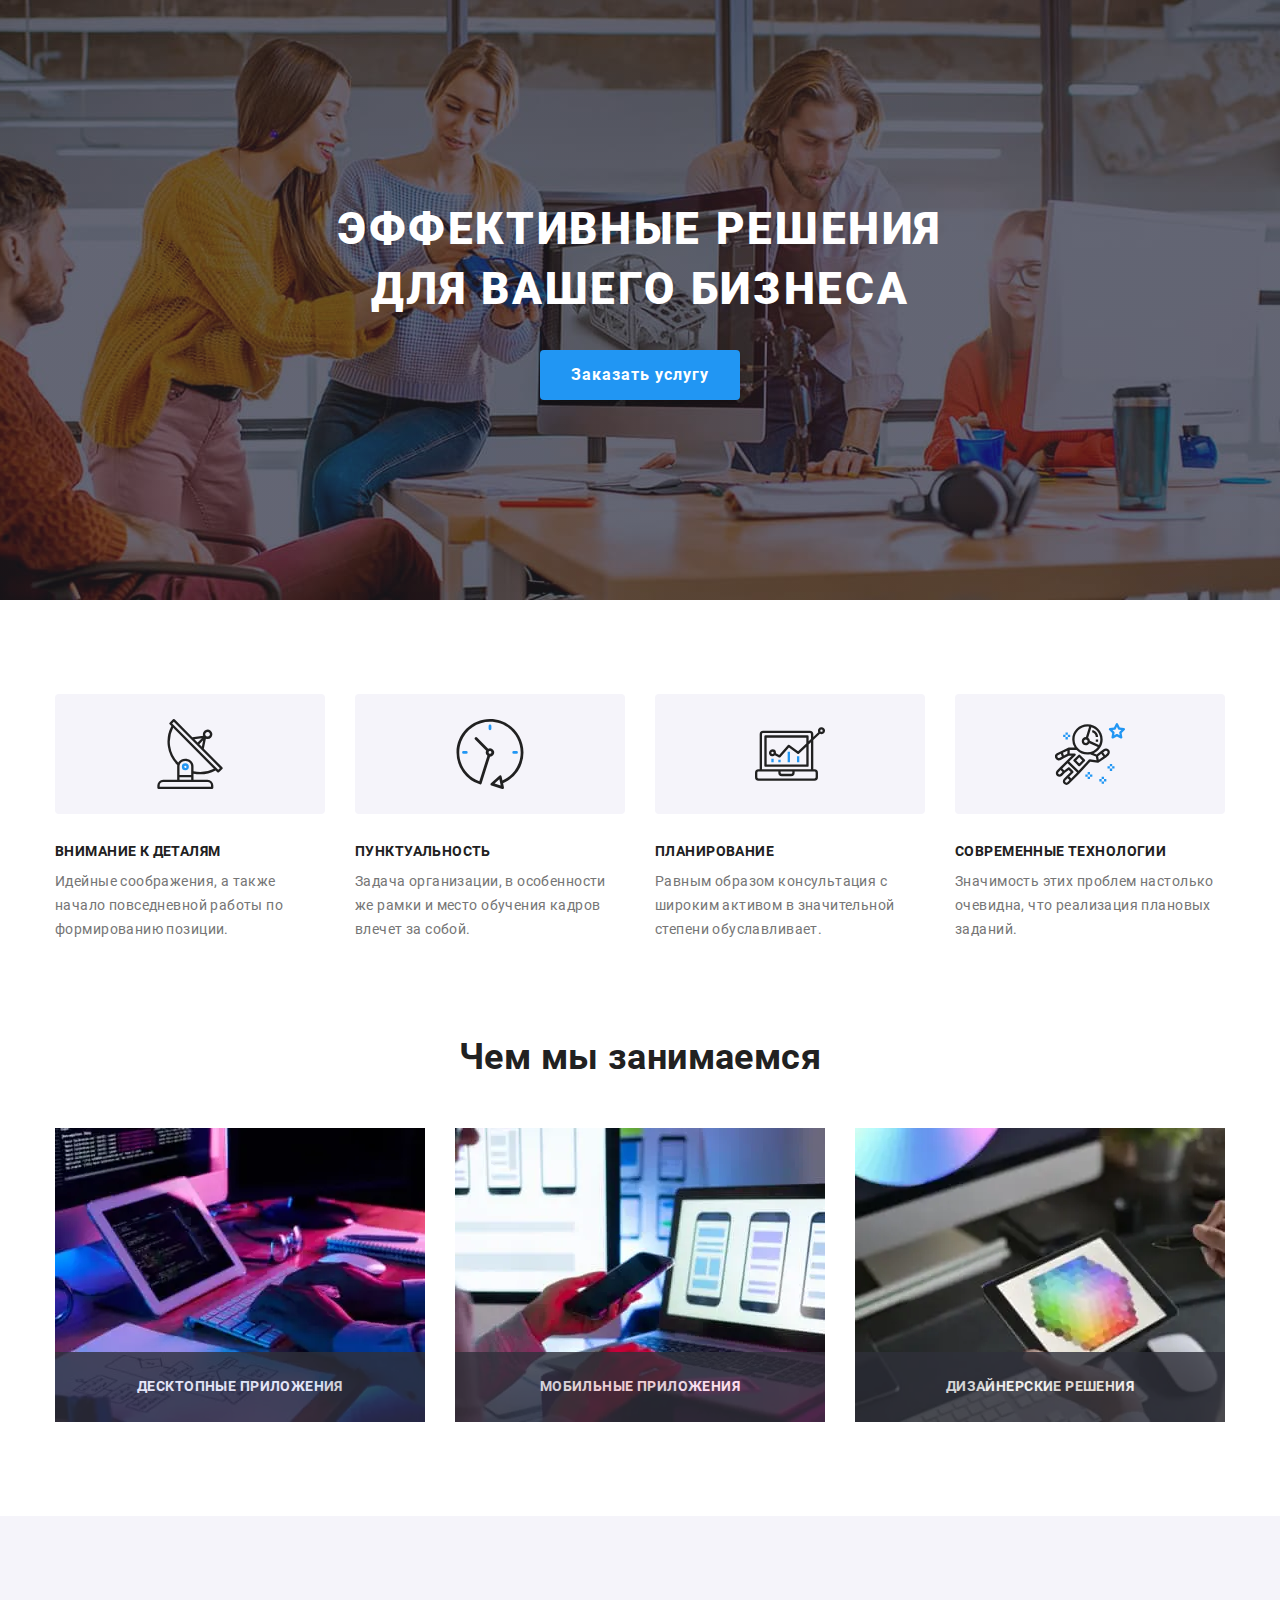
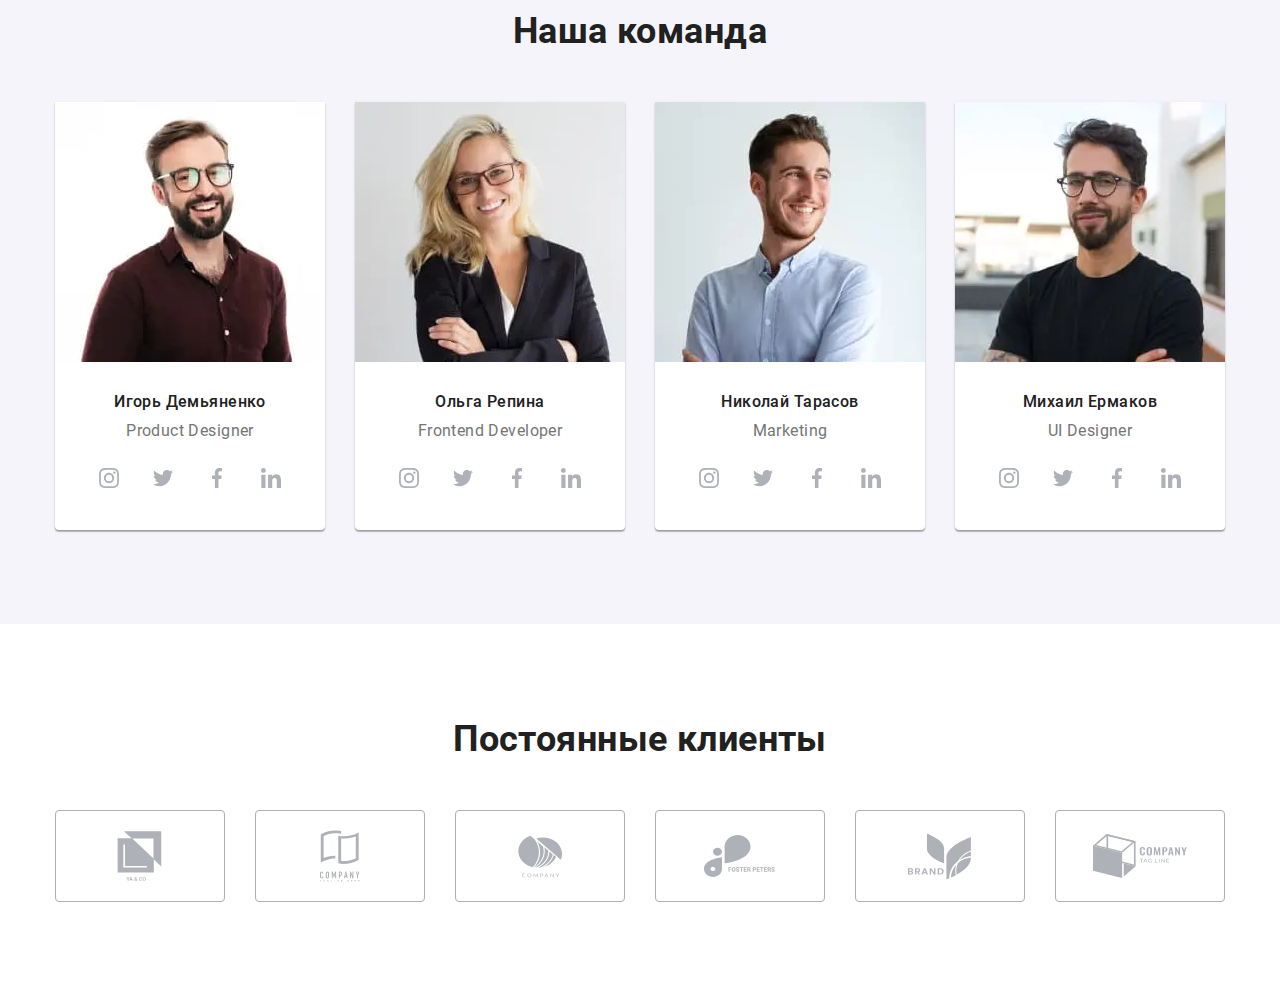
==== commit 8226eeac: "clients done" ====
--- a/index.html
+++ b/index.html
@@ -568,13 +568,13 @@
       </section>
 
       <!-- CLIENTS -->
-      <!-- <section class="section" id="clients">
+      <section class="section" id="clients">
         <div class="container">
           <h2 class="title title--section">Постоянные клиенты</h2>
           <ul class="clients list">
             <li class="clients__item">
               <a href="#clients" class="clients__link link">
-                <svg class="clients__icon" width="41" height="47">
+                <svg class="clients__icon" width="45" height="50">
                   <use href="./images/icons.svg#yaco"></use>
                 </svg>
               </a>
@@ -588,35 +588,35 @@
             </li>
             <li class="clients__item">
               <a href="#clients" class="clients__link link">
-                <svg class="clients__icon" width="44" height="42">
+                <svg class="clients__icon" width="44" height="43">
                   <use href="./images/icons.svg#comp"></use>
                 </svg>
               </a>
             </li>
             <li class="clients__item">
               <a href="#clients" class="clients__link link">
-                <svg class="clients__icon" width="85" height="41">
+                <svg class="clients__icon" width="85" height="42">
                   <use href="./images/icons.svg#foster-peters"></use>
                 </svg>
               </a>
             </li>
             <li class="clients__item">
               <a href="#clients" class="clients__link link">
-                <svg class="clients__icon" width="63" height="46">
+                <svg class="clients__icon" width="63" height="47">
                   <use href="./images/icons.svg#brand"></use>
                 </svg>
               </a>
             </li>
             <li class="clients__item">
               <a href="#clients" class="clients__link link">
-                <svg class="clients__icon" width="94" height="44">
+                <svg class="clients__icon" width="94" height="46">
                   <use href="./images/icons.svg#comp-tagline"></use>
                 </svg>
               </a>
             </li>
           </ul>
         </div>
-      </section> -->
+      </section>
     </main>
 
     <!-- FOOTER -->
--- a/css/main.min.css
+++ b/css/main.min.css
@@ -1,2 +1,2 @@
-@font-face{font-family:'Raleway';font-style:normal;font-weight:700;src:url("../fonts/raleway/raleway-v22-latin-700.eot");src:local(""),url("../fonts/raleway/raleway-v22-latin-700.eot?#iefix") format("embedded-opentype"),url("../fonts/raleway/raleway-v22-latin-700.woff2") format("woff2"),url("../fonts/raleway/raleway-v22-latin-700.woff") format("woff"),url("../fonts/raleway/raleway-v22-latin-700.ttf") format("truetype"),url("../fonts/raleway/raleway-v22-latin-700.svg#Raleway") format("svg")}@font-face{font-family:'Roboto';font-style:normal;font-weight:400;src:url("../fonts/roboto/roboto-v27-latin_cyrillic-regular.eot");src:local(""),url("../fonts/roboto/roboto-v27-latin_cyrillic-regular.eot?#iefix") format("embedded-opentype"),url("../fonts/roboto/roboto-v27-latin_cyrillic-regular.woff2") format("woff2"),url("../fonts/roboto/roboto-v27-latin_cyrillic-regular.woff") format("woff"),url("../fonts/roboto/roboto-v27-latin_cyrillic-regular.ttf") format("truetype"),url("../fonts/roboto/roboto-v27-latin_cyrillic-regular.svg#Roboto") format("svg")}@font-face{font-family:'Roboto';font-style:normal;font-weight:500;src:url("../fonts/roboto/roboto-v27-latin_cyrillic-500.eot");src:local(""),url("../fonts/roboto/roboto-v27-latin_cyrillic-500.eot?#iefix") format("embedded-opentype"),url("../fonts/roboto/roboto-v27-latin_cyrillic-500.woff2") format("woff2"),url("../fonts/roboto/roboto-v27-latin_cyrillic-500.woff") format("woff"),url("../fonts/roboto/roboto-v27-latin_cyrillic-500.ttf") format("truetype"),url("../fonts/roboto/roboto-v27-latin_cyrillic-500.svg#Roboto") format("svg")}@font-face{font-family:'Roboto';font-style:normal;font-weight:700;src:url("../fonts/roboto/roboto-v27-latin_cyrillic-700.eot");src:local(""),url("../fonts/roboto/roboto-v27-latin_cyrillic-700.eot?#iefix") format("embedded-opentype"),url("../fonts/roboto/roboto-v27-latin_cyrillic-700.woff2") format("woff2"),url("../fonts/roboto/roboto-v27-latin_cyrillic-700.woff") format("woff"),url("../fonts/roboto/roboto-v27-latin_cyrillic-700.ttf") format("truetype"),url("../fonts/roboto/roboto-v27-latin_cyrillic-700.svg#Roboto") format("svg")}@font-face{font-family:'Roboto';font-style:normal;font-weight:900;src:url("../fonts/roboto/roboto-v27-latin_cyrillic-900.eot");src:local(""),url("../fonts/roboto/roboto-v27-latin_cyrillic-900.eot?#iefix") format("embedded-opentype"),url("../fonts/roboto/roboto-v27-latin_cyrillic-900.woff2") format("woff2"),url("../fonts/roboto/roboto-v27-latin_cyrillic-900.woff") format("woff"),url("../fonts/roboto/roboto-v27-latin_cyrillic-900.ttf") format("truetype"),url("../fonts/roboto/roboto-v27-latin_cyrillic-900.svg#Roboto") format("svg")}/*! modern-normalize v1.1.0 | MIT License | https://github.com/sindresorhus/modern-normalize */*,::before,::after{box-sizing:border-box}html{line-height:1.15;-webkit-text-size-adjust:100%;-moz-tab-size:4;tab-size:4}body{margin:0;font-family:system-ui,-apple-system,"Segoe UI",Roboto,Helvetica,Arial,sans-serif,"Apple Color Emoji","Segoe UI Emoji"}hr{height:0;color:inherit}abbr[title]{text-decoration:underline dotted}b,strong{font-weight:bolder}code,kbd,samp,pre{font-family:ui-monospace, SFMono-Regular, Consolas, 'Liberation Mono', Menlo, monospace;font-size:1em}small{font-size:80%}sub,sup{font-size:75%;line-height:0;position:relative;vertical-align:baseline}sub{bottom:-0.25em}sup{top:-0.5em}table{text-indent:0;border-color:inherit}button,input,optgroup,select,textarea{font-family:inherit;font-size:100%;line-height:1.15;margin:0}button,select{text-transform:none}button,[type='button'],[type='reset'],[type='submit']{-webkit-appearance:button}::-moz-focus-inner{border-style:none;padding:0}:-moz-focusring{outline:1px dotted ButtonText}:-moz-ui-invalid{box-shadow:none}legend{padding:0}progress{vertical-align:baseline}::-webkit-inner-spin-button,::-webkit-outer-spin-button{height:auto}[type='search']{-webkit-appearance:textfield;outline-offset:-2px}::-webkit-search-decoration{-webkit-appearance:none}::-webkit-file-upload-button{-webkit-appearance:button;font:inherit}summary{display:list-item}:root{--font-logotype: 'Raleway', serif, sans-serif;--main-font-regular: 'Roboto-main', serif, sans-serif;--secondary-font-regular: 'Roboto-main500', serif, sans-serif;--main-font-bold: 'Roboto-bold', serif, sans-serif;--main-font-black: 'Roboto-black', serif, sans-serif;--main-color-dark: #212121;--main-color-light: #ffffff;--secondary-color-dark: #000000;--secondary-color-light: #757575;--secondary-color-light-transp: rgba(255, 255, 255, 0.6);--background-color-font: #c4c4c4;--background-color-dark: #2f303a;--background-color-light: #f5f4fa;--accent-color: #2196f3;--accent-color-hover: #188ce8;--icon-color-fill: #afb1b8;--header-color-border: #ececec;--main-text-size: 14px;--secondary-text-size: 16px;--main-text-letter-spacing: 0.03em;--main-transition-duration: 250ms;--main-transition-function: cubic-bezier(0.4, 0, 0.2, 1)}body{font-family:'Roboto', sans-serif;font-weight:400;font-size:var(--main-text-size);letter-spacing:var(--main-text-letter-spacing);color:var(--main-color-dark)}h1,h2,h3,h4,h5,h6,p,ul{font-size:inherit}img{display:block;max-width:100%;height:auto}h1,h2,h3,h4,h5,h6,p,ul{margin:0;padding:0}.section{padding:94px 0;text-align:center}.section--features{padding-top:60px;padding-bottom:60px}.section--services{display:none}.section--team{background-color:var(--background-color-light);padding-top:60px;padding-bottom:60px}.container{padding:0 15px;margin:0 auto}.container--footer{display:flex}@media screen and (max-width: 767px){.container{max-width:480px}}@media screen and (min-width: 768px){.container{max-width:768px}}@media screen and (min-width: 1200px){.section--features{padding-top:94px;padding-bottom:47px}.section--services{display:block;padding-top:47px}.section--team{padding-top:94px;padding-bottom:94px}.container{max-width:1200px}}.list{list-style:none}.link{font-size:inherit;text-decoration:none;color:var(--main-color-dark)}.button-base{font-family:inherit;cursor:pointer;color:var(--main-color-dark)}.visually-hidden{position:absolute !important;clip:rect(1px 1px 1px 1px);clip:rect(1px, 1px, 1px, 1px);padding:0 !important;border:0 !important;height:1px !important;width:1px !important;overflow:hidden}.hero{margin:0 auto;padding:118px 0;max-width:767px;min-height:400px;text-align:center;background-image:linear-gradient(rgba(47,48,58,0.4), rgba(47,48,58,0.4)),url("../images/hero-bg/mobile/bg-hero-mobile.jpg");background-size:cover;background-repeat:no-repeat;background-position:center}@media screen and (min-device-pixel-ratio: 2), screen and (min-resolution: 192dpi), screen and (min-resolution: 2dppx){.hero{background-image:linear-gradient(rgba(47,48,58,0.4), rgba(47,48,58,0.4)),url("../images/hero-bg/mobile/bg-hero-mobile@2x.jpg")}}.hero__container{text-align:center}.hero__title{margin:0 auto 30px;max-width:360px;text-transform:uppercase;font-weight:900;font-size:26px;line-height:1.62;letter-spacing:0.06em;color:var(--main-color-light)}@media screen and (min-width: 768px){.hero{max-width:1199px;background-image:linear-gradient(rgba(47,48,58,0.4), rgba(47,48,58,0.4)),url("../images/hero-bg/tablet/bg-hero-tablet.jpg")}}@media screen and (min-width: 768px) and (min-device-pixel-ratio: 2), screen and (min-width: 768px) and (min-resolution: 192dpi), screen and (min-width: 768px) and (min-resolution: 2dppx){.hero{background-image:linear-gradient(rgba(47,48,58,0.4), rgba(47,48,58,0.4)),url("../images/hero-bg/tablet/bg-hero-tablet@2x.jpg")}}@media screen and (min-width: 1200px){.hero{padding:200px 0;max-width:1600px;min-height:600px;background-color:var(--background-color-font);background-image:linear-gradient(rgba(47,48,58,0.4), rgba(47,48,58,0.4)),url("../images/hero-bg/desktop/bg-hero-desktop.jpg")}}@media screen and (min-width: 1200px) and (min-device-pixel-ratio: 2), screen and (min-width: 1200px) and (min-resolution: 192dpi), screen and (min-width: 1200px) and (min-resolution: 2dppx){.hero{background-image:linear-gradient(rgba(47,48,58,0.4), rgba(47,48,58,0.4)),url("../images/hero-bg/desktop/bg-hero-desktop@2x.jpg")}}@media screen and (min-width: 1200px){.hero__title{max-width:610px;font-size:44px;line-height:1.36}}.features__item:not(:last-child){margin-bottom:30px}.features__container{display:flex;justify-content:center;align-items:center;margin-bottom:30px;width:100%;height:120px;border-radius:4px;background-color:var(--background-color-light)}.features__title{margin-bottom:10px;text-transform:uppercase;font-weight:700;line-height:1.14}.features__text{text-align:left;line-height:1.71;color:var(--secondary-color-light)}@media screen and (min-width: 768px){.features{display:flex;flex-wrap:wrap;margin-top:-30px;margin-left:-30px}.features__item{margin-top:30px;margin-left:30px;flex-basis:calc((100% - 60px) / 2);text-align:left}.features__item:not(:last-child){margin-bottom:0}}@media screen and (min-width: 1200px){.features__item{flex-basis:calc((100% - 120px) / 4)}}.services{display:flex;flex-wrap:wrap;margin-top:-30px;margin-left:-30px}.services__item{margin-top:30px;margin-left:30px;flex-basis:calc((100% - 90px) / 3)}.services__container{position:absolute;bottom:0;left:0;padding:27px 15px;width:100%;text-align:center;background-color:var(--background-color-dark);opacity:0.8}.services__title{text-transform:uppercase;font-weight:700;line-height:1.14;color:var(--main-color-light)}.team__item:not(:last-child){margin-bottom:30px}.team__item{max-width:450px}@media screen and (min-width: 768px){.team{display:flex;flex-wrap:wrap;margin-top:-30px;margin-left:-30px}.team__item:not(:last-child){margin-bottom:0}.team__item{margin-top:30px;margin-left:30px;flex-basis:calc((100% - 60px) / 2)}}@media screen and (min-width: 1200px){.team__item{flex-basis:calc((100% - 120px) / 4)}}.teammate{margin:0 auto;border-radius:0px 0px 4px 4px;background-color:var(--main-color-light);box-shadow:0px 1px 3px rgba(0,0,0,0.12),0px 1px 1px rgba(0,0,0,0.14),0px 2px 1px rgba(0,0,0,0.2)}.teammate__container{padding:30px 0 24px;font-size:var(--secondary-text-size);line-height:1.19}.teammate__title{margin-bottom:10px;font-weight:500;font-size:var(--secondary-text-size);line-height:1.19}.teammate__text{margin-bottom:16px;color:var(--secondary-color-light)}@media screen and (min-width: 1200px){.teammate__container{padding-bottom:30px}}.logo{display:block;font-weight:700;font-size:24px;line-height:1.08;color:var(--secondary-color-dark)}.logo__accent{color:var(--accent-color)}.button{padding:10px;min-width:200px;border:none;border-radius:4px;font-weight:700;font-size:var(--secondary-text-size);line-height:1.88;text-align:center;letter-spacing:0.06em;color:var(--main-color-light);background-color:#2196f3;box-shadow:0px 4px 4px rgba(0,0,0,0.15);transition:background-color var(--main-transition-duration) var(--main-transition-function)}.button__container{display:flex;align-items:center;justify-content:center}.button__text{margin-right:10px}.button__iconwrapper{display:flex;justify-content:center;align-items:center;width:24px;height:24px;fill:var(--main-color-light)}.button:hover,.button:focus{background-color:var(--accent-color-hover)}.title{font-weight:700;font-size:28px;line-height:1.18}.title--section{margin-bottom:30px}@media screen and (min-width: 1200px){.title{font-size:36px;line-height:1.17}.title--section{margin-bottom:50px}}.social{display:flex;justify-content:center}.social__item{width:44px;height:44px}.social__item:not(:last-child){margin-right:10px}.social__link{display:flex;justify-content:center;align-items:center;width:100%;height:100%;border-radius:50%;fill:var(--icon-color-fill);transition:background-color var(--main-transition-duration) var(--main-transition-function),fill var(--main-transition-duration) var(--main-transition-function)}.social__link--footer{background-color:rgba(255,255,255,0.1)}.social__link:hover,.social__link:focus{background-color:var(--accent-color);fill:var(--main-color-light)}.overlay-container{position:relative}.overlay{position:absolute;top:100%;left:0;padding:63px 24px;width:100%;height:100%;overflow-y:auto;background-color:rgba(33,150,243,0.9);transition:transform var(--main-transition-duration) var(--main-transition-function)}.overlay__content{text-align:left;font-size:18px;line-height:1.56;color:var(--main-color-light)}.backdrop{position:fixed;top:0;left:0;width:100vw;height:100vh;background-color:rgba(0,0,0,0.2);opacity:1;transition:opacity var(--main-transition-duration) var(--main-transition-function),visibility var(--main-transition-duration) var(--main-transition-function)}.backdrop.is-hidden{opacity:0;visibility:hidden;pointer-events:none}.modal{position:absolute;top:50%;left:50%;transform:translate(-50%, -50%) scale(1);width:528px;height:581px;border-radius:4px;background-color:var(--main-color-light);box-shadow:0px 1px 3px rgba(0,0,0,0.12),0px 1px 1px rgba(0,0,0,0.14),0px 2px 1px rgba(0,0,0,0.2);transition:transform var(--main-transition-duration) var(--main-transition-function)}.backdrop.is-hidden .modal{transform:translate(-50%, -50%) scale(0.5)}.modal__closer{position:absolute;top:8px;right:8px;display:flex;justify-content:center;align-items:center;width:30px;height:30px;border-radius:50%;border:1px solid rgba(0,0,0,0.1);cursor:pointer;background-color:var(--main-color-light);fill:var(--logo-color);transition:fill var(--main-transition-duration) var(--main-transition-function)}.modal__closer:hover,.modal__closer:focus{fill:var(--accent-color)}.form{padding:40px;display:flex;flex-direction:column}.form__group{margin-bottom:20px}.form__group--checkbox{margin-bottom:30px}.form__text{margin-bottom:12px;text-align:center;font-weight:700;font-size:20px;line-height:1.15}.form__container{display:flex;flex-direction:column;margin-bottom:10px}.form__container--comments{margin-bottom:0}.form__container--submit{display:flex;justify-content:center;align-items:center}.form__label{font-size:12px;line-height:1.17;letter-spacing:0.01em;color:var(--secondary-color-light)}.form__label--checkbox{display:flex;flex-direction:row;margin-bottom:0;align-items:center}.form__inputwrapper{position:relative;display:inline-block;width:100%;margin-top:4px;fill:var(--main-color-dark);transition:fill var(--main-transition-duration) var(--main-transition-function)}.form__input{padding-top:12px;padding-bottom:12px;padding-right:12px;padding-left:42px;width:100%;border:1px solid rgba(33,33,33,0.2);border-radius:4px;font-size:var(--secondary-text-size);outline:none;transition:border-color var(--main-transition-duration) var(--main-transition-function)}.form__input:focus{border-color:var(--accent-color)}.form__iconwrapper{position:absolute;top:50%;left:13px;transform:translateY(-50%);display:flex;justify-content:center;align-items:center;width:18px;height:18px;fill:var(--secondary-color-dark)}.form__input:focus+.form__iconwrapper{fill:var(--accent-color)}.form__textarea{margin-top:4px;width:100%;height:120px;padding:12px 16px;resize:none;height:120px;border-radius:4px;font-size:var(--secondary-text-size);outline:none;transition:border-color var(--main-transition-duration) var(--main-transition-function)}.form__textarea::placeholder{font-size:12px;line-height:1.17;letter-spacing:0.01em;color:rgba(117,117,117,0.5)}.form__textarea:placeholder-shown{border:1px solid rgba(33,33,33,0.2)}.form__textarea:not(:placeholder-shown),.form__textarea:focus{border-color:var(--accent-color)}.form__wrapper--checkbox{display:flex;justify-content:center;align-items:center;margin-right:7px;width:16px;height:15px;cursor:pointer;border:1px solid var(--main-color-dark);border-radius:2px;fill:var(--main-color-light)}.form__checkbox:checked+.form__wrapper--checkbox{border-color:var(--accent-color);background-color:var(--accent-color)}.form__check{width:100%;height:100%}.form__wrapper--text{line-height:1.71;color:var(--secondary-color-light)}.form__link{color:var(--accent-color);text-decoration:underline}
+@font-face{font-family:'Raleway';font-style:normal;font-weight:700;src:url("../fonts/raleway/raleway-v22-latin-700.eot");src:local(""),url("../fonts/raleway/raleway-v22-latin-700.eot?#iefix") format("embedded-opentype"),url("../fonts/raleway/raleway-v22-latin-700.woff2") format("woff2"),url("../fonts/raleway/raleway-v22-latin-700.woff") format("woff"),url("../fonts/raleway/raleway-v22-latin-700.ttf") format("truetype"),url("../fonts/raleway/raleway-v22-latin-700.svg#Raleway") format("svg")}@font-face{font-family:'Roboto';font-style:normal;font-weight:400;src:url("../fonts/roboto/roboto-v27-latin_cyrillic-regular.eot");src:local(""),url("../fonts/roboto/roboto-v27-latin_cyrillic-regular.eot?#iefix") format("embedded-opentype"),url("../fonts/roboto/roboto-v27-latin_cyrillic-regular.woff2") format("woff2"),url("../fonts/roboto/roboto-v27-latin_cyrillic-regular.woff") format("woff"),url("../fonts/roboto/roboto-v27-latin_cyrillic-regular.ttf") format("truetype"),url("../fonts/roboto/roboto-v27-latin_cyrillic-regular.svg#Roboto") format("svg")}@font-face{font-family:'Roboto';font-style:normal;font-weight:500;src:url("../fonts/roboto/roboto-v27-latin_cyrillic-500.eot");src:local(""),url("../fonts/roboto/roboto-v27-latin_cyrillic-500.eot?#iefix") format("embedded-opentype"),url("../fonts/roboto/roboto-v27-latin_cyrillic-500.woff2") format("woff2"),url("../fonts/roboto/roboto-v27-latin_cyrillic-500.woff") format("woff"),url("../fonts/roboto/roboto-v27-latin_cyrillic-500.ttf") format("truetype"),url("../fonts/roboto/roboto-v27-latin_cyrillic-500.svg#Roboto") format("svg")}@font-face{font-family:'Roboto';font-style:normal;font-weight:700;src:url("../fonts/roboto/roboto-v27-latin_cyrillic-700.eot");src:local(""),url("../fonts/roboto/roboto-v27-latin_cyrillic-700.eot?#iefix") format("embedded-opentype"),url("../fonts/roboto/roboto-v27-latin_cyrillic-700.woff2") format("woff2"),url("../fonts/roboto/roboto-v27-latin_cyrillic-700.woff") format("woff"),url("../fonts/roboto/roboto-v27-latin_cyrillic-700.ttf") format("truetype"),url("../fonts/roboto/roboto-v27-latin_cyrillic-700.svg#Roboto") format("svg")}@font-face{font-family:'Roboto';font-style:normal;font-weight:900;src:url("../fonts/roboto/roboto-v27-latin_cyrillic-900.eot");src:local(""),url("../fonts/roboto/roboto-v27-latin_cyrillic-900.eot?#iefix") format("embedded-opentype"),url("../fonts/roboto/roboto-v27-latin_cyrillic-900.woff2") format("woff2"),url("../fonts/roboto/roboto-v27-latin_cyrillic-900.woff") format("woff"),url("../fonts/roboto/roboto-v27-latin_cyrillic-900.ttf") format("truetype"),url("../fonts/roboto/roboto-v27-latin_cyrillic-900.svg#Roboto") format("svg")}/*! modern-normalize v1.1.0 | MIT License | https://github.com/sindresorhus/modern-normalize */*,::before,::after{box-sizing:border-box}html{line-height:1.15;-webkit-text-size-adjust:100%;-moz-tab-size:4;tab-size:4}body{margin:0;font-family:system-ui,-apple-system,"Segoe UI",Roboto,Helvetica,Arial,sans-serif,"Apple Color Emoji","Segoe UI Emoji"}hr{height:0;color:inherit}abbr[title]{text-decoration:underline dotted}b,strong{font-weight:bolder}code,kbd,samp,pre{font-family:ui-monospace, SFMono-Regular, Consolas, 'Liberation Mono', Menlo, monospace;font-size:1em}small{font-size:80%}sub,sup{font-size:75%;line-height:0;position:relative;vertical-align:baseline}sub{bottom:-0.25em}sup{top:-0.5em}table{text-indent:0;border-color:inherit}button,input,optgroup,select,textarea{font-family:inherit;font-size:100%;line-height:1.15;margin:0}button,select{text-transform:none}button,[type='button'],[type='reset'],[type='submit']{-webkit-appearance:button}::-moz-focus-inner{border-style:none;padding:0}:-moz-focusring{outline:1px dotted ButtonText}:-moz-ui-invalid{box-shadow:none}legend{padding:0}progress{vertical-align:baseline}::-webkit-inner-spin-button,::-webkit-outer-spin-button{height:auto}[type='search']{-webkit-appearance:textfield;outline-offset:-2px}::-webkit-search-decoration{-webkit-appearance:none}::-webkit-file-upload-button{-webkit-appearance:button;font:inherit}summary{display:list-item}:root{--font-logotype: 'Raleway', serif, sans-serif;--main-font-regular: 'Roboto-main', serif, sans-serif;--secondary-font-regular: 'Roboto-main500', serif, sans-serif;--main-font-bold: 'Roboto-bold', serif, sans-serif;--main-font-black: 'Roboto-black', serif, sans-serif;--main-color-dark: #212121;--main-color-light: #ffffff;--secondary-color-dark: #000000;--secondary-color-light: #757575;--secondary-color-light-transp: rgba(255, 255, 255, 0.6);--background-color-font: #c4c4c4;--background-color-dark: #2f303a;--background-color-light: #f5f4fa;--accent-color: #2196f3;--accent-color-hover: #188ce8;--icon-color-fill: #afb1b8;--header-color-border: #ececec;--main-text-size: 14px;--secondary-text-size: 16px;--main-text-letter-spacing: 0.03em;--main-transition-duration: 250ms;--main-transition-function: cubic-bezier(0.4, 0, 0.2, 1)}body{font-family:'Roboto', sans-serif;font-weight:400;font-size:var(--main-text-size);letter-spacing:var(--main-text-letter-spacing);color:var(--main-color-dark)}h1,h2,h3,h4,h5,h6,p,ul{font-size:inherit}img{display:block;max-width:100%;height:auto}h1,h2,h3,h4,h5,h6,p,ul{margin:0;padding:0}.section{padding:60px 0;text-align:center}.section--services{display:none}.section--team{background-color:var(--background-color-light)}.container{padding:0 15px;margin:0 auto}.container--footer{display:flex}@media screen and (max-width: 767px){.container{max-width:480px}}@media screen and (min-width: 768px){.container{max-width:768px}}@media screen and (min-width: 1200px){.section{padding:94px 0}.section--features{padding-bottom:47px}.section--services{display:block;padding-top:47px}.container{max-width:1200px}}.list{list-style:none}.link{font-size:inherit;text-decoration:none;color:var(--main-color-dark)}.button-base{font-family:inherit;cursor:pointer;color:var(--main-color-dark)}.visually-hidden{position:absolute !important;clip:rect(1px 1px 1px 1px);clip:rect(1px, 1px, 1px, 1px);padding:0 !important;border:0 !important;height:1px !important;width:1px !important;overflow:hidden}.hero{margin:0 auto;padding:118px 0;max-width:767px;min-height:400px;text-align:center;background-image:linear-gradient(rgba(47,48,58,0.4), rgba(47,48,58,0.4)),url("../images/hero-bg/mobile/bg-hero-mobile.jpg");background-size:cover;background-repeat:no-repeat;background-position:center}@media screen and (min-device-pixel-ratio: 2), screen and (min-resolution: 192dpi), screen and (min-resolution: 2dppx){.hero{background-image:linear-gradient(rgba(47,48,58,0.4), rgba(47,48,58,0.4)),url("../images/hero-bg/mobile/bg-hero-mobile@2x.jpg")}}.hero__container{text-align:center}.hero__title{margin:0 auto 30px;max-width:360px;text-transform:uppercase;font-weight:900;font-size:26px;line-height:1.62;letter-spacing:0.06em;color:var(--main-color-light)}@media screen and (min-width: 768px){.hero{max-width:1199px;background-image:linear-gradient(rgba(47,48,58,0.4), rgba(47,48,58,0.4)),url("../images/hero-bg/tablet/bg-hero-tablet.jpg")}}@media screen and (min-width: 768px) and (min-device-pixel-ratio: 2), screen and (min-width: 768px) and (min-resolution: 192dpi), screen and (min-width: 768px) and (min-resolution: 2dppx){.hero{background-image:linear-gradient(rgba(47,48,58,0.4), rgba(47,48,58,0.4)),url("../images/hero-bg/tablet/bg-hero-tablet@2x.jpg")}}@media screen and (min-width: 1200px){.hero{padding:200px 0;max-width:1600px;min-height:600px;background-color:var(--background-color-font);background-image:linear-gradient(rgba(47,48,58,0.4), rgba(47,48,58,0.4)),url("../images/hero-bg/desktop/bg-hero-desktop.jpg")}}@media screen and (min-width: 1200px) and (min-device-pixel-ratio: 2), screen and (min-width: 1200px) and (min-resolution: 192dpi), screen and (min-width: 1200px) and (min-resolution: 2dppx){.hero{background-image:linear-gradient(rgba(47,48,58,0.4), rgba(47,48,58,0.4)),url("../images/hero-bg/desktop/bg-hero-desktop@2x.jpg")}}@media screen and (min-width: 1200px){.hero__title{max-width:610px;font-size:44px;line-height:1.36}}.features__item:not(:last-child){margin-bottom:30px}.features__container{display:flex;justify-content:center;align-items:center;margin-bottom:30px;width:100%;height:120px;border-radius:4px;background-color:var(--background-color-light)}.features__title{margin-bottom:10px;text-transform:uppercase;font-weight:700;line-height:1.14}.features__text{text-align:left;line-height:1.71;color:var(--secondary-color-light)}@media screen and (min-width: 768px){.features{display:flex;flex-wrap:wrap;margin-top:-30px;margin-left:-30px}.features__item{margin-top:30px;margin-left:30px;flex-basis:calc((100% - 60px) / 2);text-align:left}.features__item:not(:last-child){margin-bottom:0}}@media screen and (min-width: 1200px){.features__item{flex-basis:calc((100% - 120px) / 4)}}.services{display:flex;flex-wrap:wrap;margin-top:-30px;margin-left:-30px}.services__item{margin-top:30px;margin-left:30px;flex-basis:calc((100% - 90px) / 3)}.services__container{position:absolute;bottom:0;left:0;padding:27px 15px;width:100%;text-align:center;background-color:var(--background-color-dark);opacity:0.8}.services__title{text-transform:uppercase;font-weight:700;line-height:1.14;color:var(--main-color-light)}.team__item:not(:last-child){margin-bottom:30px}.team__item{max-width:450px}@media screen and (min-width: 768px){.team{display:flex;flex-wrap:wrap;margin-top:-30px;margin-left:-30px}.team__item:not(:last-child){margin-bottom:0}.team__item{margin-top:30px;margin-left:30px;flex-basis:calc((100% - 60px) / 2)}}@media screen and (min-width: 1200px){.team__item{flex-basis:calc((100% - 120px) / 4)}}.teammate{margin:0 auto;border-radius:0px 0px 4px 4px;background-color:var(--main-color-light);box-shadow:0px 1px 3px rgba(0,0,0,0.12),0px 1px 1px rgba(0,0,0,0.14),0px 2px 1px rgba(0,0,0,0.2)}.teammate__container{padding:30px 0 24px;font-size:var(--secondary-text-size);line-height:1.19}.teammate__title{margin-bottom:10px;font-weight:500;font-size:var(--secondary-text-size);line-height:1.19}.teammate__text{margin-bottom:16px;color:var(--secondary-color-light)}@media screen and (min-width: 1200px){.teammate__container{padding-bottom:30px}}.clients{display:flex;flex-wrap:wrap;justify-content:left;margin-top:-30px;margin-left:-30px}.clients__item{height:92px;margin-top:30px;margin-left:30px;flex-basis:calc((100% - 60px) / 2)}.clients__link{display:flex;justify-content:center;align-items:center;width:100%;height:100%;border:1px solid var(--icon-color-fill);border-radius:4px;fill:var(--icon-color-fill);transition:border-color var(--main-transition-duration) var(--main-transition-function),fill var(--main-transition-duration) var(--main-transition-function)}.clients__link:hover,.clients__link:focus{fill:var(--accent-color);border-color:var(--accent-color)}@media screen and (min-width: 768px){.clients__item{flex-basis:calc((100% - 90px) / 3)}}@media screen and (min-width: 1200px){.clients__item{flex-basis:calc((100% - 180px) / 6)}}.logo{display:block;font-weight:700;font-size:24px;line-height:1.08;color:var(--secondary-color-dark)}.logo__accent{color:var(--accent-color)}.button{padding:10px;min-width:200px;border:none;border-radius:4px;font-weight:700;font-size:var(--secondary-text-size);line-height:1.88;text-align:center;letter-spacing:0.06em;color:var(--main-color-light);background-color:#2196f3;box-shadow:0px 4px 4px rgba(0,0,0,0.15);transition:background-color var(--main-transition-duration) var(--main-transition-function)}.button__container{display:flex;align-items:center;justify-content:center}.button__text{margin-right:10px}.button__iconwrapper{display:flex;justify-content:center;align-items:center;width:24px;height:24px;fill:var(--main-color-light)}.button:hover,.button:focus{background-color:var(--accent-color-hover)}.title{font-weight:700;font-size:28px;line-height:1.18}.title--section{margin-bottom:30px}@media screen and (min-width: 1200px){.title{font-size:36px;line-height:1.17}.title--section{margin-bottom:50px}}.social{display:flex;justify-content:center}.social__item{width:44px;height:44px}.social__item:not(:last-child){margin-right:10px}.social__link{display:flex;justify-content:center;align-items:center;width:100%;height:100%;border-radius:50%;fill:var(--icon-color-fill);transition:background-color var(--main-transition-duration) var(--main-transition-function),fill var(--main-transition-duration) var(--main-transition-function)}.social__link--footer{background-color:rgba(255,255,255,0.1)}.social__link:hover,.social__link:focus{background-color:var(--accent-color);fill:var(--main-color-light)}.overlay-container{position:relative}.overlay{position:absolute;top:100%;left:0;padding:63px 24px;width:100%;height:100%;overflow-y:auto;background-color:rgba(33,150,243,0.9);transition:transform var(--main-transition-duration) var(--main-transition-function)}.overlay__content{text-align:left;font-size:18px;line-height:1.56;color:var(--main-color-light)}.backdrop{position:fixed;top:0;left:0;width:100vw;height:100vh;background-color:rgba(0,0,0,0.2);opacity:1;transition:opacity var(--main-transition-duration) var(--main-transition-function),visibility var(--main-transition-duration) var(--main-transition-function)}.backdrop.is-hidden{opacity:0;visibility:hidden;pointer-events:none}.modal{position:absolute;top:50%;left:50%;transform:translate(-50%, -50%) scale(1);width:528px;height:581px;border-radius:4px;background-color:var(--main-color-light);box-shadow:0px 1px 3px rgba(0,0,0,0.12),0px 1px 1px rgba(0,0,0,0.14),0px 2px 1px rgba(0,0,0,0.2);transition:transform var(--main-transition-duration) var(--main-transition-function)}.backdrop.is-hidden .modal{transform:translate(-50%, -50%) scale(0.5)}.modal__closer{position:absolute;top:8px;right:8px;display:flex;justify-content:center;align-items:center;width:30px;height:30px;border-radius:50%;border:1px solid rgba(0,0,0,0.1);cursor:pointer;background-color:var(--main-color-light);fill:var(--logo-color);transition:fill var(--main-transition-duration) var(--main-transition-function)}.modal__closer:hover,.modal__closer:focus{fill:var(--accent-color)}.form{padding:40px;display:flex;flex-direction:column}.form__group{margin-bottom:20px}.form__group--checkbox{margin-bottom:30px}.form__text{margin-bottom:12px;text-align:center;font-weight:700;font-size:20px;line-height:1.15}.form__container{display:flex;flex-direction:column;margin-bottom:10px}.form__container--comments{margin-bottom:0}.form__container--submit{display:flex;justify-content:center;align-items:center}.form__label{font-size:12px;line-height:1.17;letter-spacing:0.01em;color:var(--secondary-color-light)}.form__label--checkbox{display:flex;flex-direction:row;margin-bottom:0;align-items:center}.form__inputwrapper{position:relative;display:inline-block;width:100%;margin-top:4px;fill:var(--main-color-dark);transition:fill var(--main-transition-duration) var(--main-transition-function)}.form__input{padding-top:12px;padding-bottom:12px;padding-right:12px;padding-left:42px;width:100%;border:1px solid rgba(33,33,33,0.2);border-radius:4px;font-size:var(--secondary-text-size);outline:none;transition:border-color var(--main-transition-duration) var(--main-transition-function)}.form__input:focus{border-color:var(--accent-color)}.form__iconwrapper{position:absolute;top:50%;left:13px;transform:translateY(-50%);display:flex;justify-content:center;align-items:center;width:18px;height:18px;fill:var(--secondary-color-dark)}.form__input:focus+.form__iconwrapper{fill:var(--accent-color)}.form__textarea{margin-top:4px;width:100%;height:120px;padding:12px 16px;resize:none;height:120px;border-radius:4px;font-size:var(--secondary-text-size);outline:none;transition:border-color var(--main-transition-duration) var(--main-transition-function)}.form__textarea::placeholder{font-size:12px;line-height:1.17;letter-spacing:0.01em;color:rgba(117,117,117,0.5)}.form__textarea:placeholder-shown{border:1px solid rgba(33,33,33,0.2)}.form__textarea:not(:placeholder-shown),.form__textarea:focus{border-color:var(--accent-color)}.form__wrapper--checkbox{display:flex;justify-content:center;align-items:center;margin-right:7px;width:16px;height:15px;cursor:pointer;border:1px solid var(--main-color-dark);border-radius:2px;fill:var(--main-color-light)}.form__checkbox:checked+.form__wrapper--checkbox{border-color:var(--accent-color);background-color:var(--accent-color)}.form__check{width:100%;height:100%}.form__wrapper--text{line-height:1.71;color:var(--secondary-color-light)}.form__link{color:var(--accent-color);text-decoration:underline}
 /*# sourceMappingURL=main.min.css.map */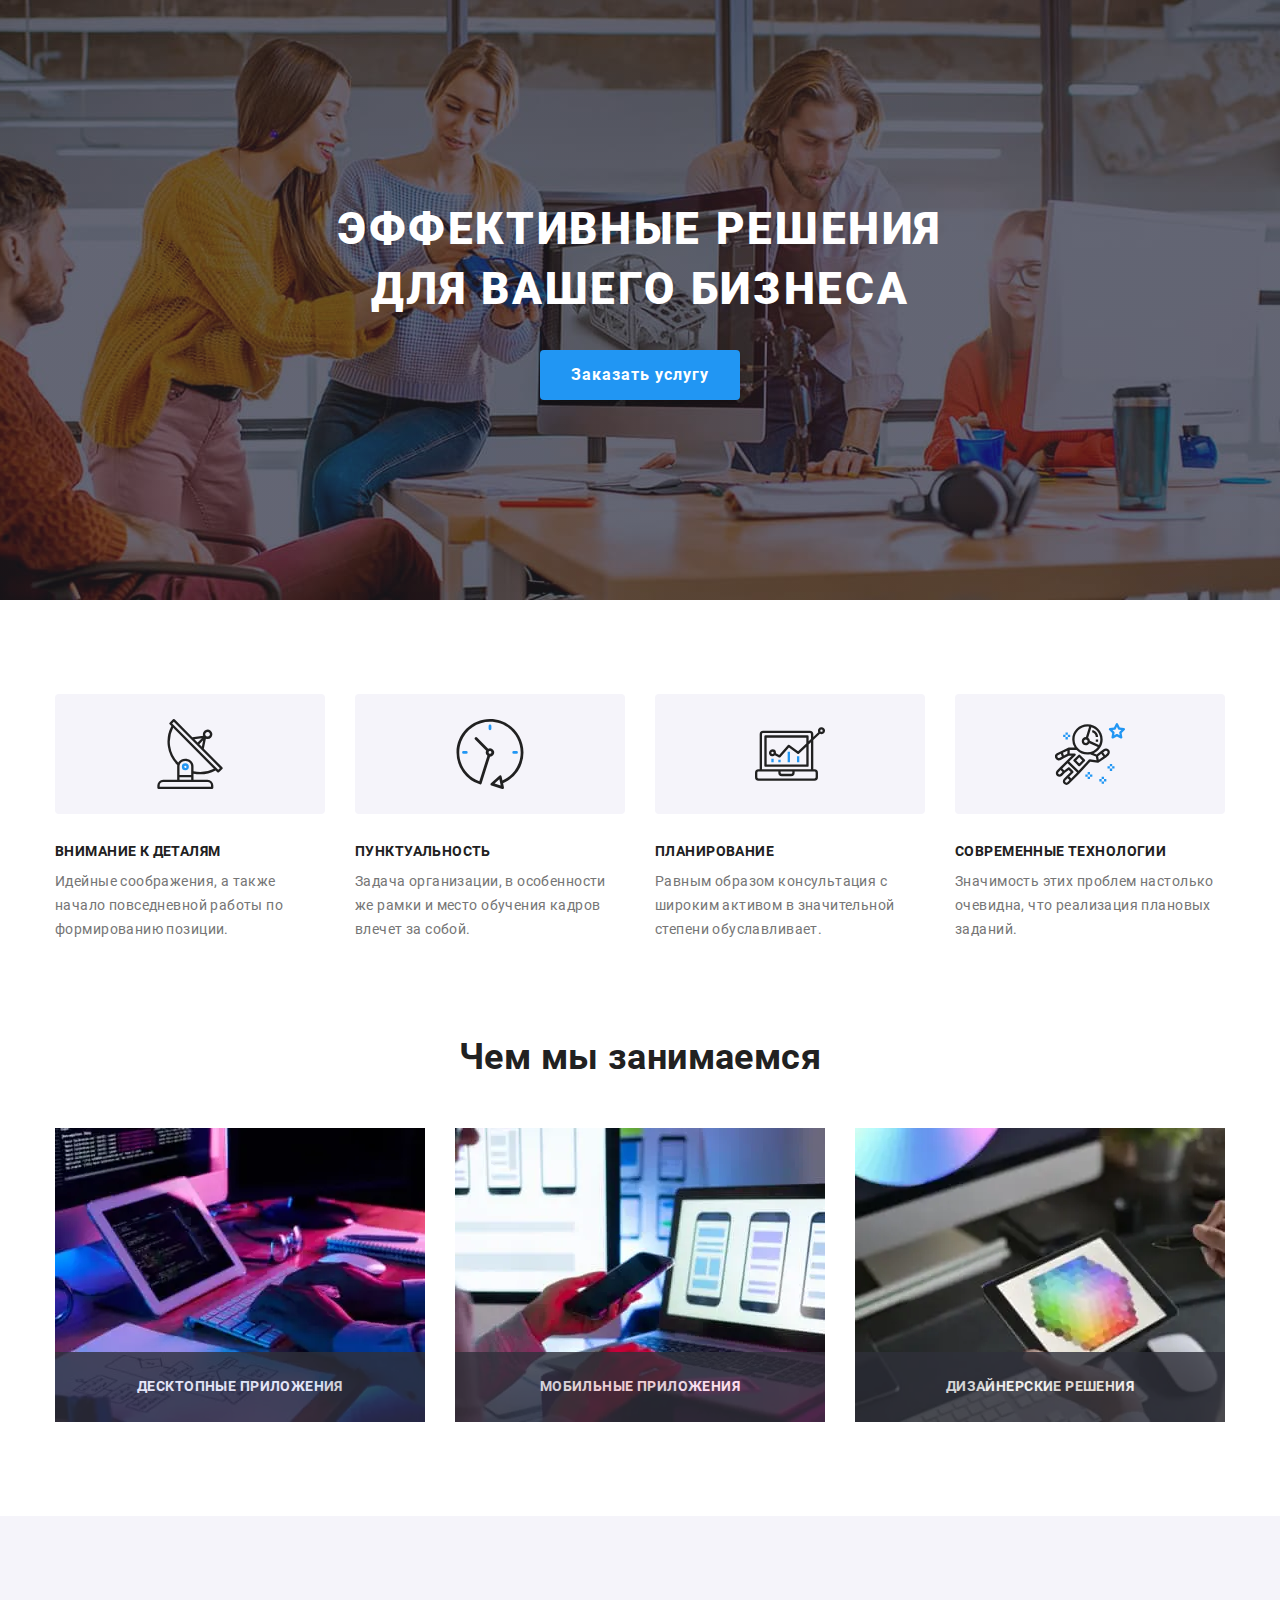
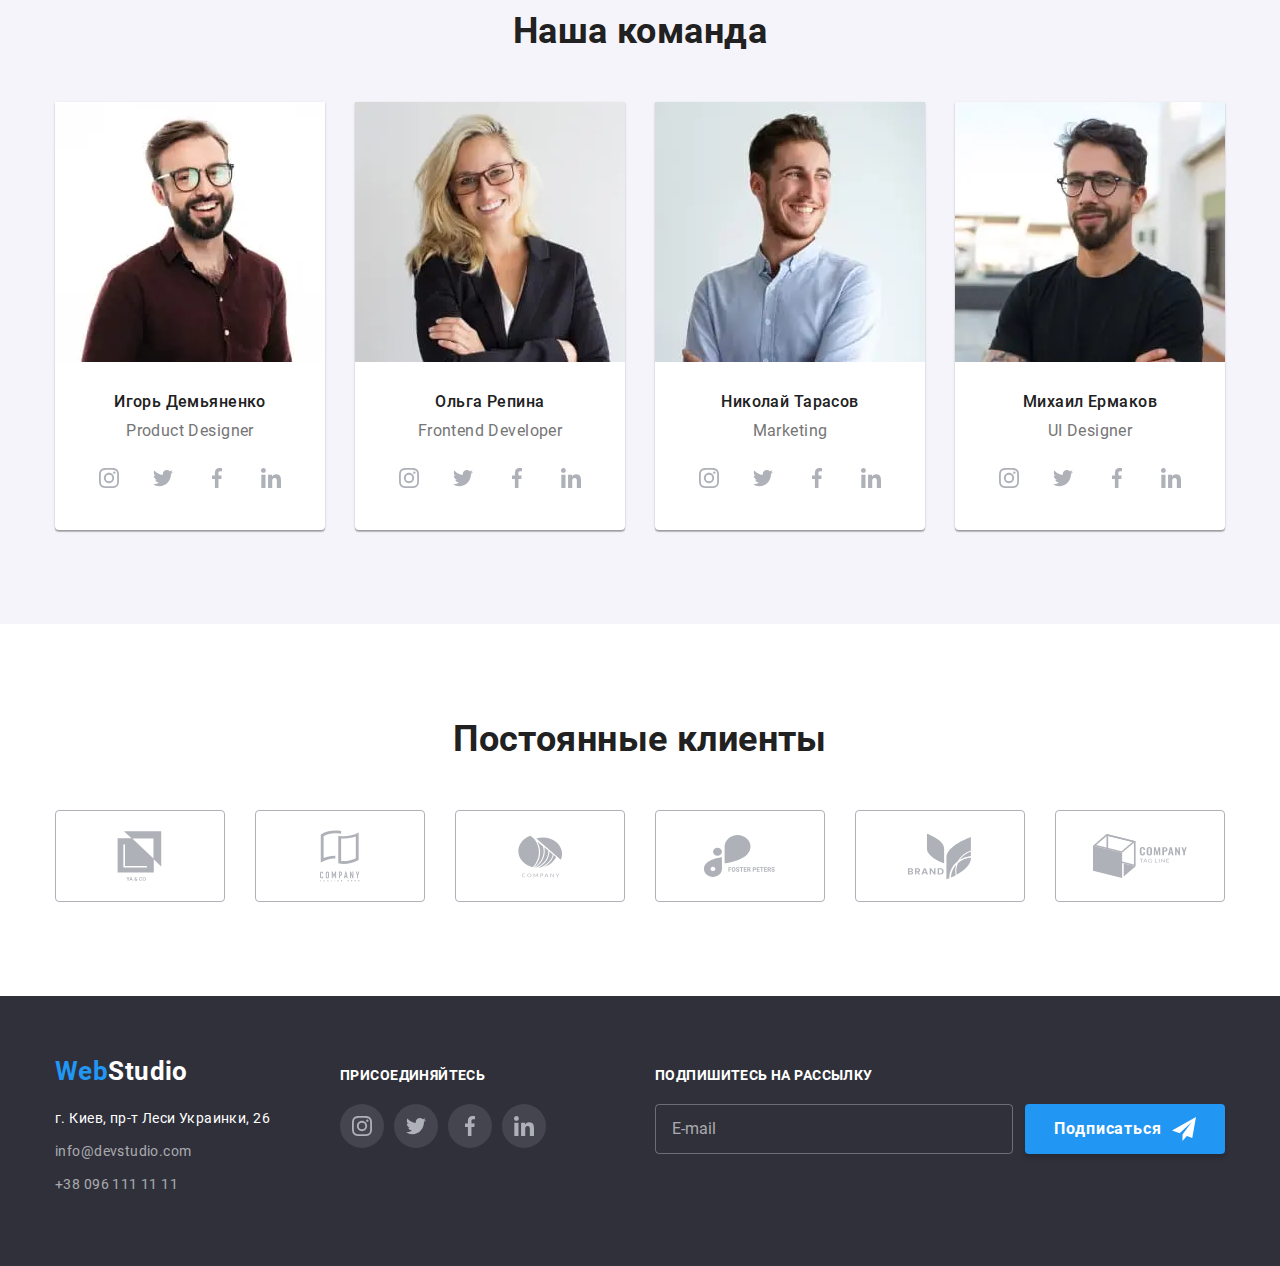
==== commit 0f5b49b2: "footer done" ====
--- a/index.html
+++ b/index.html
@@ -620,7 +620,7 @@
     </main>
 
     <!-- FOOTER -->
-    <!-- <footer class="footer">
+    <footer class="footer">
       <div class="container container--footer">
         <div class="footer__adress">
           <a class="footer__logo link" href="#header" lang="en"
@@ -690,20 +690,22 @@
           <p class="footer__title">подпишитесь на рассылку</p>
           <form name="subscribe-form" class="footer__form">
             <input type="email" name="email" placeholder="E-mail" class="footer__input" required />
-            <button type="submit" class="button button-base">
-              <span class="button__container">
-                <span class="button__text">Подписаться</span>
-                <span class="button__iconwrapper">
-                  <svg class="button__icon" width="24" height="24">
-                    <use href="./images/icons.svg#subscribe"></use>
-                  </svg>
+            <div class="footer__wrapper">
+              <button type="submit" class="button button-base">
+                <span class="button__container">
+                  <span class="button__text">Подписаться</span>
+                  <span class="button__iconwrapper">
+                    <svg class="button__icon" width="24" height="24">
+                      <use href="./images/icons.svg#subscribe"></use>
+                    </svg>
+                  </span>
                 </span>
-              </span>
-            </button>
+              </button>
+            </div>
           </form>
         </div>
       </div>
-    </footer> -->
+    </footer>
 
     <!-- MODAL -->
 
--- a/css/main.min.css
+++ b/css/main.min.css
@@ -1,2 +1,2 @@
-@font-face{font-family:'Raleway';font-style:normal;font-weight:700;src:url("../fonts/raleway/raleway-v22-latin-700.eot");src:local(""),url("../fonts/raleway/raleway-v22-latin-700.eot?#iefix") format("embedded-opentype"),url("../fonts/raleway/raleway-v22-latin-700.woff2") format("woff2"),url("../fonts/raleway/raleway-v22-latin-700.woff") format("woff"),url("../fonts/raleway/raleway-v22-latin-700.ttf") format("truetype"),url("../fonts/raleway/raleway-v22-latin-700.svg#Raleway") format("svg")}@font-face{font-family:'Roboto';font-style:normal;font-weight:400;src:url("../fonts/roboto/roboto-v27-latin_cyrillic-regular.eot");src:local(""),url("../fonts/roboto/roboto-v27-latin_cyrillic-regular.eot?#iefix") format("embedded-opentype"),url("../fonts/roboto/roboto-v27-latin_cyrillic-regular.woff2") format("woff2"),url("../fonts/roboto/roboto-v27-latin_cyrillic-regular.woff") format("woff"),url("../fonts/roboto/roboto-v27-latin_cyrillic-regular.ttf") format("truetype"),url("../fonts/roboto/roboto-v27-latin_cyrillic-regular.svg#Roboto") format("svg")}@font-face{font-family:'Roboto';font-style:normal;font-weight:500;src:url("../fonts/roboto/roboto-v27-latin_cyrillic-500.eot");src:local(""),url("../fonts/roboto/roboto-v27-latin_cyrillic-500.eot?#iefix") format("embedded-opentype"),url("../fonts/roboto/roboto-v27-latin_cyrillic-500.woff2") format("woff2"),url("../fonts/roboto/roboto-v27-latin_cyrillic-500.woff") format("woff"),url("../fonts/roboto/roboto-v27-latin_cyrillic-500.ttf") format("truetype"),url("../fonts/roboto/roboto-v27-latin_cyrillic-500.svg#Roboto") format("svg")}@font-face{font-family:'Roboto';font-style:normal;font-weight:700;src:url("../fonts/roboto/roboto-v27-latin_cyrillic-700.eot");src:local(""),url("../fonts/roboto/roboto-v27-latin_cyrillic-700.eot?#iefix") format("embedded-opentype"),url("../fonts/roboto/roboto-v27-latin_cyrillic-700.woff2") format("woff2"),url("../fonts/roboto/roboto-v27-latin_cyrillic-700.woff") format("woff"),url("../fonts/roboto/roboto-v27-latin_cyrillic-700.ttf") format("truetype"),url("../fonts/roboto/roboto-v27-latin_cyrillic-700.svg#Roboto") format("svg")}@font-face{font-family:'Roboto';font-style:normal;font-weight:900;src:url("../fonts/roboto/roboto-v27-latin_cyrillic-900.eot");src:local(""),url("../fonts/roboto/roboto-v27-latin_cyrillic-900.eot?#iefix") format("embedded-opentype"),url("../fonts/roboto/roboto-v27-latin_cyrillic-900.woff2") format("woff2"),url("../fonts/roboto/roboto-v27-latin_cyrillic-900.woff") format("woff"),url("../fonts/roboto/roboto-v27-latin_cyrillic-900.ttf") format("truetype"),url("../fonts/roboto/roboto-v27-latin_cyrillic-900.svg#Roboto") format("svg")}/*! modern-normalize v1.1.0 | MIT License | https://github.com/sindresorhus/modern-normalize */*,::before,::after{box-sizing:border-box}html{line-height:1.15;-webkit-text-size-adjust:100%;-moz-tab-size:4;tab-size:4}body{margin:0;font-family:system-ui,-apple-system,"Segoe UI",Roboto,Helvetica,Arial,sans-serif,"Apple Color Emoji","Segoe UI Emoji"}hr{height:0;color:inherit}abbr[title]{text-decoration:underline dotted}b,strong{font-weight:bolder}code,kbd,samp,pre{font-family:ui-monospace, SFMono-Regular, Consolas, 'Liberation Mono', Menlo, monospace;font-size:1em}small{font-size:80%}sub,sup{font-size:75%;line-height:0;position:relative;vertical-align:baseline}sub{bottom:-0.25em}sup{top:-0.5em}table{text-indent:0;border-color:inherit}button,input,optgroup,select,textarea{font-family:inherit;font-size:100%;line-height:1.15;margin:0}button,select{text-transform:none}button,[type='button'],[type='reset'],[type='submit']{-webkit-appearance:button}::-moz-focus-inner{border-style:none;padding:0}:-moz-focusring{outline:1px dotted ButtonText}:-moz-ui-invalid{box-shadow:none}legend{padding:0}progress{vertical-align:baseline}::-webkit-inner-spin-button,::-webkit-outer-spin-button{height:auto}[type='search']{-webkit-appearance:textfield;outline-offset:-2px}::-webkit-search-decoration{-webkit-appearance:none}::-webkit-file-upload-button{-webkit-appearance:button;font:inherit}summary{display:list-item}:root{--font-logotype: 'Raleway', serif, sans-serif;--main-font-regular: 'Roboto-main', serif, sans-serif;--secondary-font-regular: 'Roboto-main500', serif, sans-serif;--main-font-bold: 'Roboto-bold', serif, sans-serif;--main-font-black: 'Roboto-black', serif, sans-serif;--main-color-dark: #212121;--main-color-light: #ffffff;--secondary-color-dark: #000000;--secondary-color-light: #757575;--secondary-color-light-transp: rgba(255, 255, 255, 0.6);--background-color-font: #c4c4c4;--background-color-dark: #2f303a;--background-color-light: #f5f4fa;--accent-color: #2196f3;--accent-color-hover: #188ce8;--icon-color-fill: #afb1b8;--header-color-border: #ececec;--main-text-size: 14px;--secondary-text-size: 16px;--main-text-letter-spacing: 0.03em;--main-transition-duration: 250ms;--main-transition-function: cubic-bezier(0.4, 0, 0.2, 1)}body{font-family:'Roboto', sans-serif;font-weight:400;font-size:var(--main-text-size);letter-spacing:var(--main-text-letter-spacing);color:var(--main-color-dark)}h1,h2,h3,h4,h5,h6,p,ul{font-size:inherit}img{display:block;max-width:100%;height:auto}h1,h2,h3,h4,h5,h6,p,ul{margin:0;padding:0}.section{padding:60px 0;text-align:center}.section--services{display:none}.section--team{background-color:var(--background-color-light)}.container{padding:0 15px;margin:0 auto}.container--footer{display:flex}@media screen and (max-width: 767px){.container{max-width:480px}}@media screen and (min-width: 768px){.container{max-width:768px}}@media screen and (min-width: 1200px){.section{padding:94px 0}.section--features{padding-bottom:47px}.section--services{display:block;padding-top:47px}.container{max-width:1200px}}.list{list-style:none}.link{font-size:inherit;text-decoration:none;color:var(--main-color-dark)}.button-base{font-family:inherit;cursor:pointer;color:var(--main-color-dark)}.visually-hidden{position:absolute !important;clip:rect(1px 1px 1px 1px);clip:rect(1px, 1px, 1px, 1px);padding:0 !important;border:0 !important;height:1px !important;width:1px !important;overflow:hidden}.hero{margin:0 auto;padding:118px 0;max-width:767px;min-height:400px;text-align:center;background-image:linear-gradient(rgba(47,48,58,0.4), rgba(47,48,58,0.4)),url("../images/hero-bg/mobile/bg-hero-mobile.jpg");background-size:cover;background-repeat:no-repeat;background-position:center}@media screen and (min-device-pixel-ratio: 2), screen and (min-resolution: 192dpi), screen and (min-resolution: 2dppx){.hero{background-image:linear-gradient(rgba(47,48,58,0.4), rgba(47,48,58,0.4)),url("../images/hero-bg/mobile/bg-hero-mobile@2x.jpg")}}.hero__container{text-align:center}.hero__title{margin:0 auto 30px;max-width:360px;text-transform:uppercase;font-weight:900;font-size:26px;line-height:1.62;letter-spacing:0.06em;color:var(--main-color-light)}@media screen and (min-width: 768px){.hero{max-width:1199px;background-image:linear-gradient(rgba(47,48,58,0.4), rgba(47,48,58,0.4)),url("../images/hero-bg/tablet/bg-hero-tablet.jpg")}}@media screen and (min-width: 768px) and (min-device-pixel-ratio: 2), screen and (min-width: 768px) and (min-resolution: 192dpi), screen and (min-width: 768px) and (min-resolution: 2dppx){.hero{background-image:linear-gradient(rgba(47,48,58,0.4), rgba(47,48,58,0.4)),url("../images/hero-bg/tablet/bg-hero-tablet@2x.jpg")}}@media screen and (min-width: 1200px){.hero{padding:200px 0;max-width:1600px;min-height:600px;background-color:var(--background-color-font);background-image:linear-gradient(rgba(47,48,58,0.4), rgba(47,48,58,0.4)),url("../images/hero-bg/desktop/bg-hero-desktop.jpg")}}@media screen and (min-width: 1200px) and (min-device-pixel-ratio: 2), screen and (min-width: 1200px) and (min-resolution: 192dpi), screen and (min-width: 1200px) and (min-resolution: 2dppx){.hero{background-image:linear-gradient(rgba(47,48,58,0.4), rgba(47,48,58,0.4)),url("../images/hero-bg/desktop/bg-hero-desktop@2x.jpg")}}@media screen and (min-width: 1200px){.hero__title{max-width:610px;font-size:44px;line-height:1.36}}.features__item:not(:last-child){margin-bottom:30px}.features__container{display:flex;justify-content:center;align-items:center;margin-bottom:30px;width:100%;height:120px;border-radius:4px;background-color:var(--background-color-light)}.features__title{margin-bottom:10px;text-transform:uppercase;font-weight:700;line-height:1.14}.features__text{text-align:left;line-height:1.71;color:var(--secondary-color-light)}@media screen and (min-width: 768px){.features{display:flex;flex-wrap:wrap;margin-top:-30px;margin-left:-30px}.features__item{margin-top:30px;margin-left:30px;flex-basis:calc((100% - 60px) / 2);text-align:left}.features__item:not(:last-child){margin-bottom:0}}@media screen and (min-width: 1200px){.features__item{flex-basis:calc((100% - 120px) / 4)}}.services{display:flex;flex-wrap:wrap;margin-top:-30px;margin-left:-30px}.services__item{margin-top:30px;margin-left:30px;flex-basis:calc((100% - 90px) / 3)}.services__container{position:absolute;bottom:0;left:0;padding:27px 15px;width:100%;text-align:center;background-color:var(--background-color-dark);opacity:0.8}.services__title{text-transform:uppercase;font-weight:700;line-height:1.14;color:var(--main-color-light)}.team__item:not(:last-child){margin-bottom:30px}.team__item{max-width:450px}@media screen and (min-width: 768px){.team{display:flex;flex-wrap:wrap;margin-top:-30px;margin-left:-30px}.team__item:not(:last-child){margin-bottom:0}.team__item{margin-top:30px;margin-left:30px;flex-basis:calc((100% - 60px) / 2)}}@media screen and (min-width: 1200px){.team__item{flex-basis:calc((100% - 120px) / 4)}}.teammate{margin:0 auto;border-radius:0px 0px 4px 4px;background-color:var(--main-color-light);box-shadow:0px 1px 3px rgba(0,0,0,0.12),0px 1px 1px rgba(0,0,0,0.14),0px 2px 1px rgba(0,0,0,0.2)}.teammate__container{padding:30px 0 24px;font-size:var(--secondary-text-size);line-height:1.19}.teammate__title{margin-bottom:10px;font-weight:500;font-size:var(--secondary-text-size);line-height:1.19}.teammate__text{margin-bottom:16px;color:var(--secondary-color-light)}@media screen and (min-width: 1200px){.teammate__container{padding-bottom:30px}}.clients{display:flex;flex-wrap:wrap;justify-content:left;margin-top:-30px;margin-left:-30px}.clients__item{height:92px;margin-top:30px;margin-left:30px;flex-basis:calc((100% - 60px) / 2)}.clients__link{display:flex;justify-content:center;align-items:center;width:100%;height:100%;border:1px solid var(--icon-color-fill);border-radius:4px;fill:var(--icon-color-fill);transition:border-color var(--main-transition-duration) var(--main-transition-function),fill var(--main-transition-duration) var(--main-transition-function)}.clients__link:hover,.clients__link:focus{fill:var(--accent-color);border-color:var(--accent-color)}@media screen and (min-width: 768px){.clients__item{flex-basis:calc((100% - 90px) / 3)}}@media screen and (min-width: 1200px){.clients__item{flex-basis:calc((100% - 180px) / 6)}}.logo{display:block;font-weight:700;font-size:24px;line-height:1.08;color:var(--secondary-color-dark)}.logo__accent{color:var(--accent-color)}.button{padding:10px;min-width:200px;border:none;border-radius:4px;font-weight:700;font-size:var(--secondary-text-size);line-height:1.88;text-align:center;letter-spacing:0.06em;color:var(--main-color-light);background-color:#2196f3;box-shadow:0px 4px 4px rgba(0,0,0,0.15);transition:background-color var(--main-transition-duration) var(--main-transition-function)}.button__container{display:flex;align-items:center;justify-content:center}.button__text{margin-right:10px}.button__iconwrapper{display:flex;justify-content:center;align-items:center;width:24px;height:24px;fill:var(--main-color-light)}.button:hover,.button:focus{background-color:var(--accent-color-hover)}.title{font-weight:700;font-size:28px;line-height:1.18}.title--section{margin-bottom:30px}@media screen and (min-width: 1200px){.title{font-size:36px;line-height:1.17}.title--section{margin-bottom:50px}}.social{display:flex;justify-content:center}.social__item{width:44px;height:44px}.social__item:not(:last-child){margin-right:10px}.social__link{display:flex;justify-content:center;align-items:center;width:100%;height:100%;border-radius:50%;fill:var(--icon-color-fill);transition:background-color var(--main-transition-duration) var(--main-transition-function),fill var(--main-transition-duration) var(--main-transition-function)}.social__link--footer{background-color:rgba(255,255,255,0.1)}.social__link:hover,.social__link:focus{background-color:var(--accent-color);fill:var(--main-color-light)}.overlay-container{position:relative}.overlay{position:absolute;top:100%;left:0;padding:63px 24px;width:100%;height:100%;overflow-y:auto;background-color:rgba(33,150,243,0.9);transition:transform var(--main-transition-duration) var(--main-transition-function)}.overlay__content{text-align:left;font-size:18px;line-height:1.56;color:var(--main-color-light)}.backdrop{position:fixed;top:0;left:0;width:100vw;height:100vh;background-color:rgba(0,0,0,0.2);opacity:1;transition:opacity var(--main-transition-duration) var(--main-transition-function),visibility var(--main-transition-duration) var(--main-transition-function)}.backdrop.is-hidden{opacity:0;visibility:hidden;pointer-events:none}.modal{position:absolute;top:50%;left:50%;transform:translate(-50%, -50%) scale(1);width:528px;height:581px;border-radius:4px;background-color:var(--main-color-light);box-shadow:0px 1px 3px rgba(0,0,0,0.12),0px 1px 1px rgba(0,0,0,0.14),0px 2px 1px rgba(0,0,0,0.2);transition:transform var(--main-transition-duration) var(--main-transition-function)}.backdrop.is-hidden .modal{transform:translate(-50%, -50%) scale(0.5)}.modal__closer{position:absolute;top:8px;right:8px;display:flex;justify-content:center;align-items:center;width:30px;height:30px;border-radius:50%;border:1px solid rgba(0,0,0,0.1);cursor:pointer;background-color:var(--main-color-light);fill:var(--logo-color);transition:fill var(--main-transition-duration) var(--main-transition-function)}.modal__closer:hover,.modal__closer:focus{fill:var(--accent-color)}.form{padding:40px;display:flex;flex-direction:column}.form__group{margin-bottom:20px}.form__group--checkbox{margin-bottom:30px}.form__text{margin-bottom:12px;text-align:center;font-weight:700;font-size:20px;line-height:1.15}.form__container{display:flex;flex-direction:column;margin-bottom:10px}.form__container--comments{margin-bottom:0}.form__container--submit{display:flex;justify-content:center;align-items:center}.form__label{font-size:12px;line-height:1.17;letter-spacing:0.01em;color:var(--secondary-color-light)}.form__label--checkbox{display:flex;flex-direction:row;margin-bottom:0;align-items:center}.form__inputwrapper{position:relative;display:inline-block;width:100%;margin-top:4px;fill:var(--main-color-dark);transition:fill var(--main-transition-duration) var(--main-transition-function)}.form__input{padding-top:12px;padding-bottom:12px;padding-right:12px;padding-left:42px;width:100%;border:1px solid rgba(33,33,33,0.2);border-radius:4px;font-size:var(--secondary-text-size);outline:none;transition:border-color var(--main-transition-duration) var(--main-transition-function)}.form__input:focus{border-color:var(--accent-color)}.form__iconwrapper{position:absolute;top:50%;left:13px;transform:translateY(-50%);display:flex;justify-content:center;align-items:center;width:18px;height:18px;fill:var(--secondary-color-dark)}.form__input:focus+.form__iconwrapper{fill:var(--accent-color)}.form__textarea{margin-top:4px;width:100%;height:120px;padding:12px 16px;resize:none;height:120px;border-radius:4px;font-size:var(--secondary-text-size);outline:none;transition:border-color var(--main-transition-duration) var(--main-transition-function)}.form__textarea::placeholder{font-size:12px;line-height:1.17;letter-spacing:0.01em;color:rgba(117,117,117,0.5)}.form__textarea:placeholder-shown{border:1px solid rgba(33,33,33,0.2)}.form__textarea:not(:placeholder-shown),.form__textarea:focus{border-color:var(--accent-color)}.form__wrapper--checkbox{display:flex;justify-content:center;align-items:center;margin-right:7px;width:16px;height:15px;cursor:pointer;border:1px solid var(--main-color-dark);border-radius:2px;fill:var(--main-color-light)}.form__checkbox:checked+.form__wrapper--checkbox{border-color:var(--accent-color);background-color:var(--accent-color)}.form__check{width:100%;height:100%}.form__wrapper--text{line-height:1.71;color:var(--secondary-color-light)}.form__link{color:var(--accent-color);text-decoration:underline}
+@font-face{font-family:'Raleway';font-style:normal;font-weight:700;src:url("../fonts/raleway/raleway-v22-latin-700.eot");src:local(""),url("../fonts/raleway/raleway-v22-latin-700.eot?#iefix") format("embedded-opentype"),url("../fonts/raleway/raleway-v22-latin-700.woff2") format("woff2"),url("../fonts/raleway/raleway-v22-latin-700.woff") format("woff"),url("../fonts/raleway/raleway-v22-latin-700.ttf") format("truetype"),url("../fonts/raleway/raleway-v22-latin-700.svg#Raleway") format("svg")}@font-face{font-family:'Roboto';font-style:normal;font-weight:400;src:url("../fonts/roboto/roboto-v27-latin_cyrillic-regular.eot");src:local(""),url("../fonts/roboto/roboto-v27-latin_cyrillic-regular.eot?#iefix") format("embedded-opentype"),url("../fonts/roboto/roboto-v27-latin_cyrillic-regular.woff2") format("woff2"),url("../fonts/roboto/roboto-v27-latin_cyrillic-regular.woff") format("woff"),url("../fonts/roboto/roboto-v27-latin_cyrillic-regular.ttf") format("truetype"),url("../fonts/roboto/roboto-v27-latin_cyrillic-regular.svg#Roboto") format("svg")}@font-face{font-family:'Roboto';font-style:normal;font-weight:500;src:url("../fonts/roboto/roboto-v27-latin_cyrillic-500.eot");src:local(""),url("../fonts/roboto/roboto-v27-latin_cyrillic-500.eot?#iefix") format("embedded-opentype"),url("../fonts/roboto/roboto-v27-latin_cyrillic-500.woff2") format("woff2"),url("../fonts/roboto/roboto-v27-latin_cyrillic-500.woff") format("woff"),url("../fonts/roboto/roboto-v27-latin_cyrillic-500.ttf") format("truetype"),url("../fonts/roboto/roboto-v27-latin_cyrillic-500.svg#Roboto") format("svg")}@font-face{font-family:'Roboto';font-style:normal;font-weight:700;src:url("../fonts/roboto/roboto-v27-latin_cyrillic-700.eot");src:local(""),url("../fonts/roboto/roboto-v27-latin_cyrillic-700.eot?#iefix") format("embedded-opentype"),url("../fonts/roboto/roboto-v27-latin_cyrillic-700.woff2") format("woff2"),url("../fonts/roboto/roboto-v27-latin_cyrillic-700.woff") format("woff"),url("../fonts/roboto/roboto-v27-latin_cyrillic-700.ttf") format("truetype"),url("../fonts/roboto/roboto-v27-latin_cyrillic-700.svg#Roboto") format("svg")}@font-face{font-family:'Roboto';font-style:normal;font-weight:900;src:url("../fonts/roboto/roboto-v27-latin_cyrillic-900.eot");src:local(""),url("../fonts/roboto/roboto-v27-latin_cyrillic-900.eot?#iefix") format("embedded-opentype"),url("../fonts/roboto/roboto-v27-latin_cyrillic-900.woff2") format("woff2"),url("../fonts/roboto/roboto-v27-latin_cyrillic-900.woff") format("woff"),url("../fonts/roboto/roboto-v27-latin_cyrillic-900.ttf") format("truetype"),url("../fonts/roboto/roboto-v27-latin_cyrillic-900.svg#Roboto") format("svg")}/*! modern-normalize v1.1.0 | MIT License | https://github.com/sindresorhus/modern-normalize */*,::before,::after{box-sizing:border-box}html{line-height:1.15;-webkit-text-size-adjust:100%;-moz-tab-size:4;tab-size:4}body{margin:0;font-family:system-ui,-apple-system,"Segoe UI",Roboto,Helvetica,Arial,sans-serif,"Apple Color Emoji","Segoe UI Emoji"}hr{height:0;color:inherit}abbr[title]{text-decoration:underline dotted}b,strong{font-weight:bolder}code,kbd,samp,pre{font-family:ui-monospace, SFMono-Regular, Consolas, 'Liberation Mono', Menlo, monospace;font-size:1em}small{font-size:80%}sub,sup{font-size:75%;line-height:0;position:relative;vertical-align:baseline}sub{bottom:-0.25em}sup{top:-0.5em}table{text-indent:0;border-color:inherit}button,input,optgroup,select,textarea{font-family:inherit;font-size:100%;line-height:1.15;margin:0}button,select{text-transform:none}button,[type='button'],[type='reset'],[type='submit']{-webkit-appearance:button}::-moz-focus-inner{border-style:none;padding:0}:-moz-focusring{outline:1px dotted ButtonText}:-moz-ui-invalid{box-shadow:none}legend{padding:0}progress{vertical-align:baseline}::-webkit-inner-spin-button,::-webkit-outer-spin-button{height:auto}[type='search']{-webkit-appearance:textfield;outline-offset:-2px}::-webkit-search-decoration{-webkit-appearance:none}::-webkit-file-upload-button{-webkit-appearance:button;font:inherit}summary{display:list-item}:root{--font-logotype: 'Raleway', serif, sans-serif;--main-font-regular: 'Roboto-main', serif, sans-serif;--secondary-font-regular: 'Roboto-main500', serif, sans-serif;--main-font-bold: 'Roboto-bold', serif, sans-serif;--main-font-black: 'Roboto-black', serif, sans-serif;--main-color-dark: #212121;--main-color-light: #ffffff;--secondary-color-dark: #000000;--secondary-color-light: #757575;--secondary-color-light-transp: rgba(255, 255, 255, 0.6);--background-color-font: #c4c4c4;--background-color-dark: #2f303a;--background-color-light: #f5f4fa;--accent-color: #2196f3;--accent-color-hover: #188ce8;--icon-color-fill: #afb1b8;--header-color-border: #ececec;--main-text-size: 14px;--secondary-text-size: 16px;--main-text-letter-spacing: 0.03em;--main-transition-duration: 250ms;--main-transition-function: cubic-bezier(0.4, 0, 0.2, 1)}body{font-family:'Roboto', sans-serif;font-weight:400;font-size:var(--main-text-size);letter-spacing:var(--main-text-letter-spacing);color:var(--main-color-dark)}h1,h2,h3,h4,h5,h6,p,ul{font-size:inherit}img{display:block;max-width:100%;height:auto}h1,h2,h3,h4,h5,h6,p,ul{margin:0;padding:0}.section{padding:60px 0;text-align:center}.section--services{display:none}.section--team{background-color:var(--background-color-light)}.container{padding:0 15px;margin:0 auto}.container--footer{text-align:center}@media screen and (max-width: 767px){.container{max-width:480px}}@media screen and (min-width: 768px){.container{max-width:768px}.container--footer{display:flex;flex-wrap:wrap}}@media screen and (min-width: 1200px){.section{padding:94px 0}.section--features{padding-bottom:47px}.section--services{display:block;padding-top:47px}.container{max-width:1200px}.container--footer{display:flex;flex-wrap:nowrap}}.list{list-style:none}.link{font-size:inherit;text-decoration:none;color:var(--main-color-dark)}.button-base{font-family:inherit;cursor:pointer;color:var(--main-color-dark)}.visually-hidden{position:absolute !important;clip:rect(1px 1px 1px 1px);clip:rect(1px, 1px, 1px, 1px);padding:0 !important;border:0 !important;height:1px !important;width:1px !important;overflow:hidden}.hero{margin:0 auto;padding:118px 0;max-width:767px;min-height:400px;text-align:center;background-image:linear-gradient(rgba(47,48,58,0.4), rgba(47,48,58,0.4)),url("../images/hero-bg/mobile/bg-hero-mobile.jpg");background-size:cover;background-repeat:no-repeat;background-position:center}@media screen and (min-device-pixel-ratio: 2), screen and (min-resolution: 192dpi), screen and (min-resolution: 2dppx){.hero{background-image:linear-gradient(rgba(47,48,58,0.4), rgba(47,48,58,0.4)),url("../images/hero-bg/mobile/bg-hero-mobile@2x.jpg")}}.hero__container{text-align:center}.hero__title{margin:0 auto 30px;max-width:360px;text-transform:uppercase;font-weight:900;font-size:26px;line-height:1.62;letter-spacing:0.06em;color:var(--main-color-light)}@media screen and (min-width: 768px){.hero{max-width:1199px;background-image:linear-gradient(rgba(47,48,58,0.4), rgba(47,48,58,0.4)),url("../images/hero-bg/tablet/bg-hero-tablet.jpg")}}@media screen and (min-width: 768px) and (min-device-pixel-ratio: 2), screen and (min-width: 768px) and (min-resolution: 192dpi), screen and (min-width: 768px) and (min-resolution: 2dppx){.hero{background-image:linear-gradient(rgba(47,48,58,0.4), rgba(47,48,58,0.4)),url("../images/hero-bg/tablet/bg-hero-tablet@2x.jpg")}}@media screen and (min-width: 1200px){.hero{padding:200px 0;max-width:1600px;min-height:600px;background-color:var(--background-color-font);background-image:linear-gradient(rgba(47,48,58,0.4), rgba(47,48,58,0.4)),url("../images/hero-bg/desktop/bg-hero-desktop.jpg")}}@media screen and (min-width: 1200px) and (min-device-pixel-ratio: 2), screen and (min-width: 1200px) and (min-resolution: 192dpi), screen and (min-width: 1200px) and (min-resolution: 2dppx){.hero{background-image:linear-gradient(rgba(47,48,58,0.4), rgba(47,48,58,0.4)),url("../images/hero-bg/desktop/bg-hero-desktop@2x.jpg")}}@media screen and (min-width: 1200px){.hero__title{max-width:610px;font-size:44px;line-height:1.36}}.features__item:not(:last-child){margin-bottom:30px}.features__container{display:flex;justify-content:center;align-items:center;margin-bottom:30px;width:100%;height:120px;border-radius:4px;background-color:var(--background-color-light)}.features__title{margin-bottom:10px;text-transform:uppercase;font-weight:700;line-height:1.14}.features__text{text-align:left;line-height:1.71;color:var(--secondary-color-light)}@media screen and (min-width: 768px){.features{display:flex;flex-wrap:wrap;margin-top:-30px;margin-left:-30px}.features__item{margin-top:30px;margin-left:30px;flex-basis:calc((100% - 60px) / 2);text-align:left}.features__item:not(:last-child){margin-bottom:0}}@media screen and (min-width: 1200px){.features__item{flex-basis:calc((100% - 120px) / 4)}}.services{display:flex;flex-wrap:wrap;margin-top:-30px;margin-left:-30px}.services__item{margin-top:30px;margin-left:30px;flex-basis:calc((100% - 90px) / 3)}.services__container{position:absolute;bottom:0;left:0;padding:27px 15px;width:100%;text-align:center;background-color:var(--background-color-dark);opacity:0.8}.services__title{text-transform:uppercase;font-weight:700;line-height:1.14;color:var(--main-color-light)}.team__item:not(:last-child){margin-bottom:30px}.team__item{max-width:450px}@media screen and (min-width: 768px){.team{display:flex;flex-wrap:wrap;margin-top:-30px;margin-left:-30px}.team__item:not(:last-child){margin-bottom:0}.team__item{margin-top:30px;margin-left:30px;flex-basis:calc((100% - 60px) / 2)}}@media screen and (min-width: 1200px){.team__item{flex-basis:calc((100% - 120px) / 4)}}.teammate{margin:0 auto;border-radius:0px 0px 4px 4px;background-color:var(--main-color-light);box-shadow:0px 1px 3px rgba(0,0,0,0.12),0px 1px 1px rgba(0,0,0,0.14),0px 2px 1px rgba(0,0,0,0.2)}.teammate__container{padding:30px 0 24px;font-size:var(--secondary-text-size);line-height:1.19}.teammate__title{margin-bottom:10px;font-weight:500;font-size:var(--secondary-text-size);line-height:1.19}.teammate__text{margin-bottom:16px;color:var(--secondary-color-light)}@media screen and (min-width: 1200px){.teammate__container{padding-bottom:30px}}.clients{display:flex;flex-wrap:wrap;justify-content:left;margin-top:-30px;margin-left:-30px}.clients__item{height:92px;margin-top:30px;margin-left:30px;flex-basis:calc((100% - 60px) / 2)}.clients__link{display:flex;justify-content:center;align-items:center;width:100%;height:100%;border:1px solid var(--icon-color-fill);border-radius:4px;fill:var(--icon-color-fill);transition:border-color var(--main-transition-duration) var(--main-transition-function),fill var(--main-transition-duration) var(--main-transition-function)}.clients__link:hover,.clients__link:focus{fill:var(--accent-color);border-color:var(--accent-color)}@media screen and (min-width: 768px){.clients__item{flex-basis:calc((100% - 90px) / 3)}}@media screen and (min-width: 1200px){.clients__item{flex-basis:calc((100% - 180px) / 6)}}.footer{padding:60px 0;background-color:var(--background-color-dark)}.footer__logo{display:block;font-weight:700;font-size:24px;line-height:1.17;margin-bottom:20px;color:var(--main-color-light)}.footer__logo--accent{color:var(--accent-color)}.footer__adress{margin-bottom:60px}.footer__social{margin-bottom:60px}.footer__title{margin-bottom:20px;text-transform:uppercase;font-weight:700;font-size:var(--main-text-size);line-height:1.14;letter-spacing:var(--main-text-letter-spacing);color:var(--main-color-light)}.footer__form{display:flex;flex-direction:column}.footer__input{margin-bottom:20px;width:100%;padding:14px 16px;border:1px solid rgba(255,255,255,0.3);border-radius:4px;font-size:var(--secondary-text-size);line-height:1.25;color:var(--main-color-light);background-color:transparent;outline:none}.footer__input:focus{border-color:var(--accent-color)}.footer__input::placeholder{color:var(--secondary-color-light-transp)}@media screen and (min-width: 768px){.footer__adress{margin-bottom:0}.footer__social{margin-bottom:0;margin-left:auto}.footer__subscription{margin:0 auto;min-width:450px}}@media screen and (min-width: 1200px){.footer__logo{text-align-last:left;font-size:26px;line-height:1.19}.footer__adress{margin-right:70px}.footer__social{margin-left:0}.footer__title{margin-top:12px;text-align:left}.footer__subscription{margin-right:0}.footer__form{flex-direction:row;align-items:center}.footer__input{width:358px;margin-bottom:0;margin-right:12px}}.adress__item:not(:last-child){margin-bottom:8px}.adress__link{display:block;margin-bottom:8px;font-style:normal;line-height:1.71;color:var(--main-color-light);transition:color var(--main-transition-duration) var(--main-transition-function)}.adress__link--mail,.adress__link--tel{color:var(--secondary-color-light-transp)}.adress__link:hover,.adress__link:focus{color:var(--accent-color)}@media screen and (min-width: 1200px){.adress{text-align-last:left}.adress__item:not(:last-child){margin-bottom:9px}.adress__link{margin-bottom:9px}}.logo{display:block;font-weight:700;font-size:24px;line-height:1.08;color:var(--secondary-color-dark)}.logo__accent{color:var(--accent-color)}.button{padding:10px;min-width:200px;border:none;border-radius:4px;font-weight:700;font-size:var(--secondary-text-size);line-height:1.88;text-align:center;letter-spacing:0.06em;color:var(--main-color-light);background-color:#2196f3;box-shadow:0px 4px 4px rgba(0,0,0,0.15);transition:background-color var(--main-transition-duration) var(--main-transition-function)}.button__container{display:flex;align-items:center;justify-content:center}.button__text{margin-right:10px}.button__iconwrapper{display:flex;justify-content:center;align-items:center;width:24px;height:24px;fill:var(--main-color-light)}.button:hover,.button:focus{background-color:var(--accent-color-hover)}.title{font-weight:700;font-size:28px;line-height:1.18}.title--section{margin-bottom:30px}@media screen and (min-width: 1200px){.title{font-size:36px;line-height:1.17}.title--section{margin-bottom:50px}}.social{display:flex;justify-content:center}.social__item{width:44px;height:44px}.social__item:not(:last-child){margin-right:10px}.social__link{display:flex;justify-content:center;align-items:center;width:100%;height:100%;border-radius:50%;fill:var(--icon-color-fill);transition:background-color var(--main-transition-duration) var(--main-transition-function),fill var(--main-transition-duration) var(--main-transition-function)}.social__link--footer{background-color:rgba(255,255,255,0.1)}.social__link:hover,.social__link:focus{background-color:var(--accent-color);fill:var(--main-color-light)}.overlay-container{position:relative}.overlay{position:absolute;top:100%;left:0;padding:63px 24px;width:100%;height:100%;overflow-y:auto;background-color:rgba(33,150,243,0.9);transition:transform var(--main-transition-duration) var(--main-transition-function)}.overlay__content{text-align:left;font-size:18px;line-height:1.56;color:var(--main-color-light)}.backdrop{position:fixed;top:0;left:0;width:100vw;height:100vh;background-color:rgba(0,0,0,0.2);opacity:1;transition:opacity var(--main-transition-duration) var(--main-transition-function),visibility var(--main-transition-duration) var(--main-transition-function)}.backdrop.is-hidden{opacity:0;visibility:hidden;pointer-events:none}.modal{position:absolute;top:50%;left:50%;transform:translate(-50%, -50%) scale(1);width:528px;height:581px;border-radius:4px;background-color:var(--main-color-light);box-shadow:0px 1px 3px rgba(0,0,0,0.12),0px 1px 1px rgba(0,0,0,0.14),0px 2px 1px rgba(0,0,0,0.2);transition:transform var(--main-transition-duration) var(--main-transition-function)}.backdrop.is-hidden .modal{transform:translate(-50%, -50%) scale(0.5)}.modal__closer{position:absolute;top:8px;right:8px;display:flex;justify-content:center;align-items:center;width:30px;height:30px;border-radius:50%;border:1px solid rgba(0,0,0,0.1);cursor:pointer;background-color:var(--main-color-light);fill:var(--logo-color);transition:fill var(--main-transition-duration) var(--main-transition-function)}.modal__closer:hover,.modal__closer:focus{fill:var(--accent-color)}.form{padding:40px;display:flex;flex-direction:column}.form__group{margin-bottom:20px}.form__group--checkbox{margin-bottom:30px}.form__text{margin-bottom:12px;text-align:center;font-weight:700;font-size:20px;line-height:1.15}.form__container{display:flex;flex-direction:column;margin-bottom:10px}.form__container--comments{margin-bottom:0}.form__container--submit{display:flex;justify-content:center;align-items:center}.form__label{font-size:12px;line-height:1.17;letter-spacing:0.01em;color:var(--secondary-color-light)}.form__label--checkbox{display:flex;flex-direction:row;margin-bottom:0;align-items:center}.form__inputwrapper{position:relative;display:inline-block;width:100%;margin-top:4px;fill:var(--main-color-dark);transition:fill var(--main-transition-duration) var(--main-transition-function)}.form__input{padding-top:12px;padding-bottom:12px;padding-right:12px;padding-left:42px;width:100%;border:1px solid rgba(33,33,33,0.2);border-radius:4px;font-size:var(--secondary-text-size);outline:none;transition:border-color var(--main-transition-duration) var(--main-transition-function)}.form__input:focus{border-color:var(--accent-color)}.form__iconwrapper{position:absolute;top:50%;left:13px;transform:translateY(-50%);display:flex;justify-content:center;align-items:center;width:18px;height:18px;fill:var(--secondary-color-dark)}.form__input:focus+.form__iconwrapper{fill:var(--accent-color)}.form__textarea{margin-top:4px;width:100%;height:120px;padding:12px 16px;resize:none;height:120px;border-radius:4px;font-size:var(--secondary-text-size);outline:none;transition:border-color var(--main-transition-duration) var(--main-transition-function)}.form__textarea::placeholder{font-size:12px;line-height:1.17;letter-spacing:0.01em;color:rgba(117,117,117,0.5)}.form__textarea:placeholder-shown{border:1px solid rgba(33,33,33,0.2)}.form__textarea:not(:placeholder-shown),.form__textarea:focus{border-color:var(--accent-color)}.form__wrapper--checkbox{display:flex;justify-content:center;align-items:center;margin-right:7px;width:16px;height:15px;cursor:pointer;border:1px solid var(--main-color-dark);border-radius:2px;fill:var(--main-color-light)}.form__checkbox:checked+.form__wrapper--checkbox{border-color:var(--accent-color);background-color:var(--accent-color)}.form__check{width:100%;height:100%}.form__wrapper--text{line-height:1.71;color:var(--secondary-color-light)}.form__link{color:var(--accent-color);text-decoration:underline}
 /*# sourceMappingURL=main.min.css.map */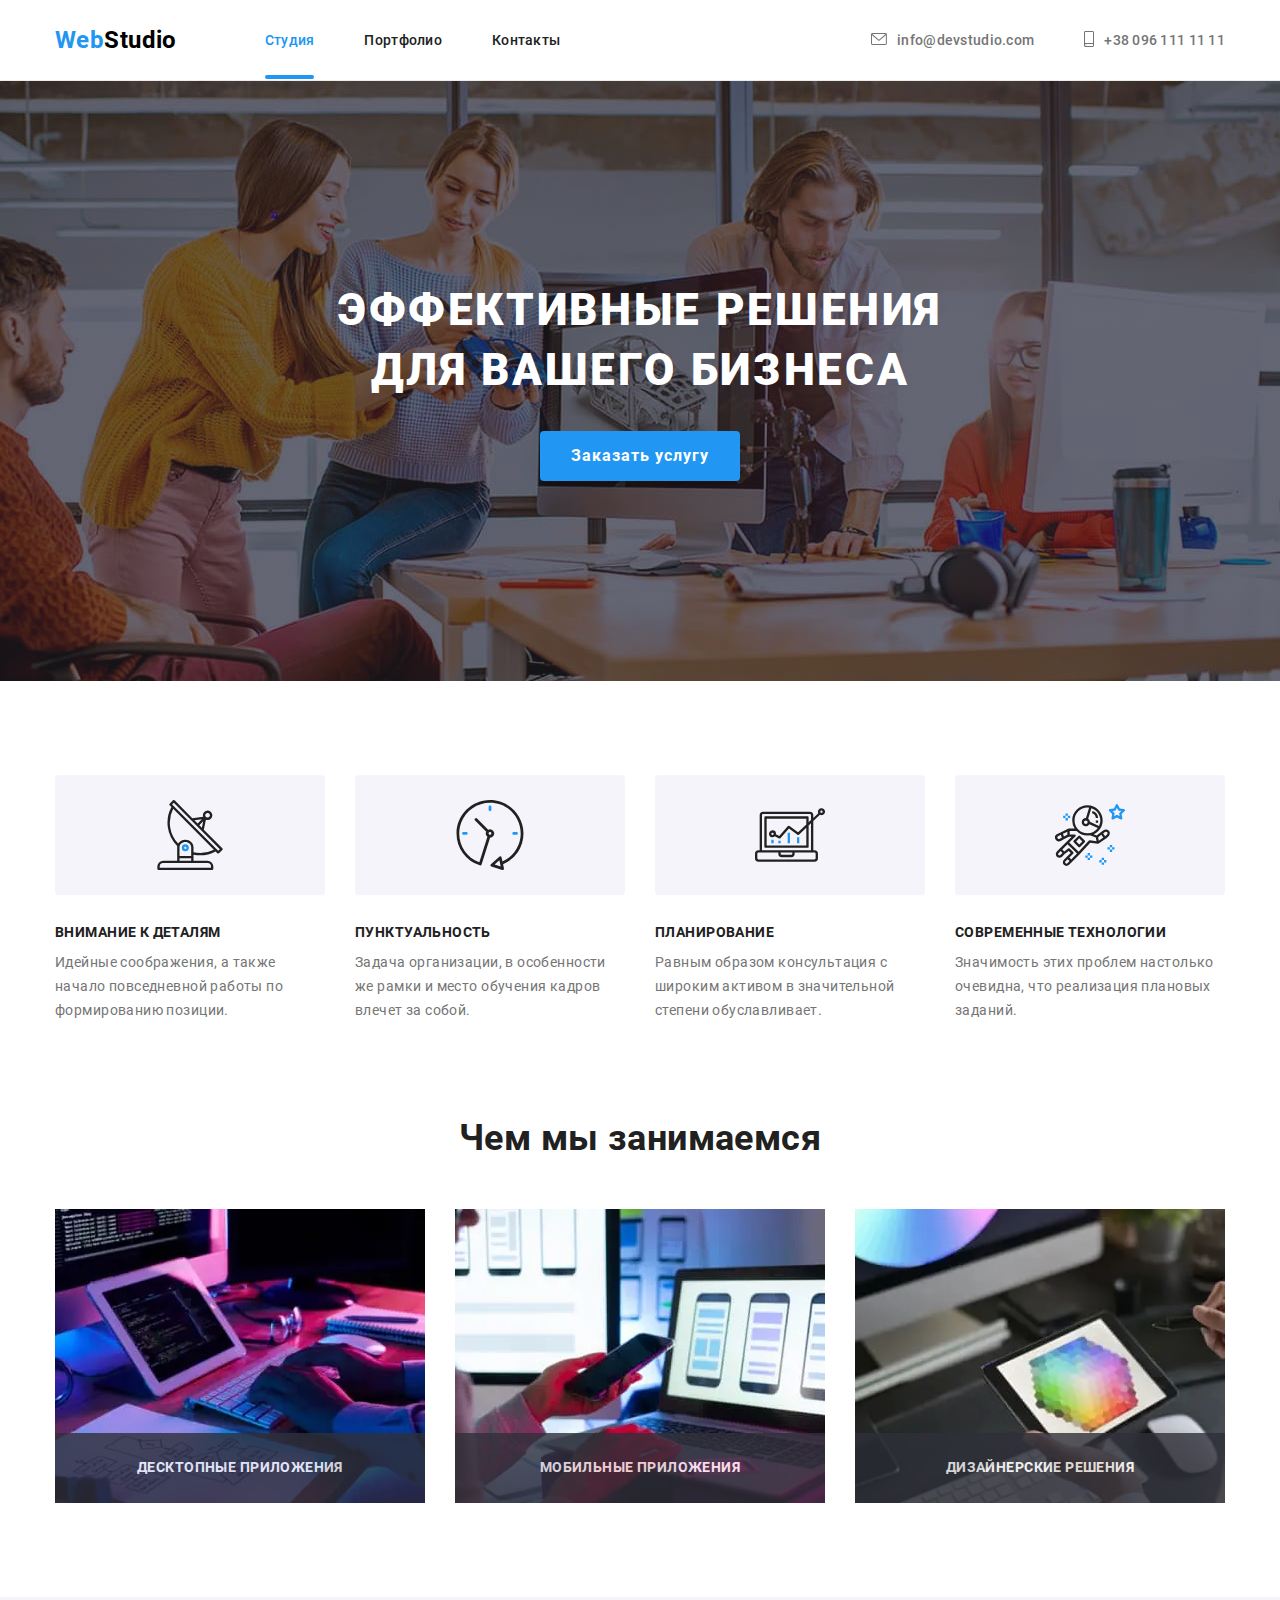
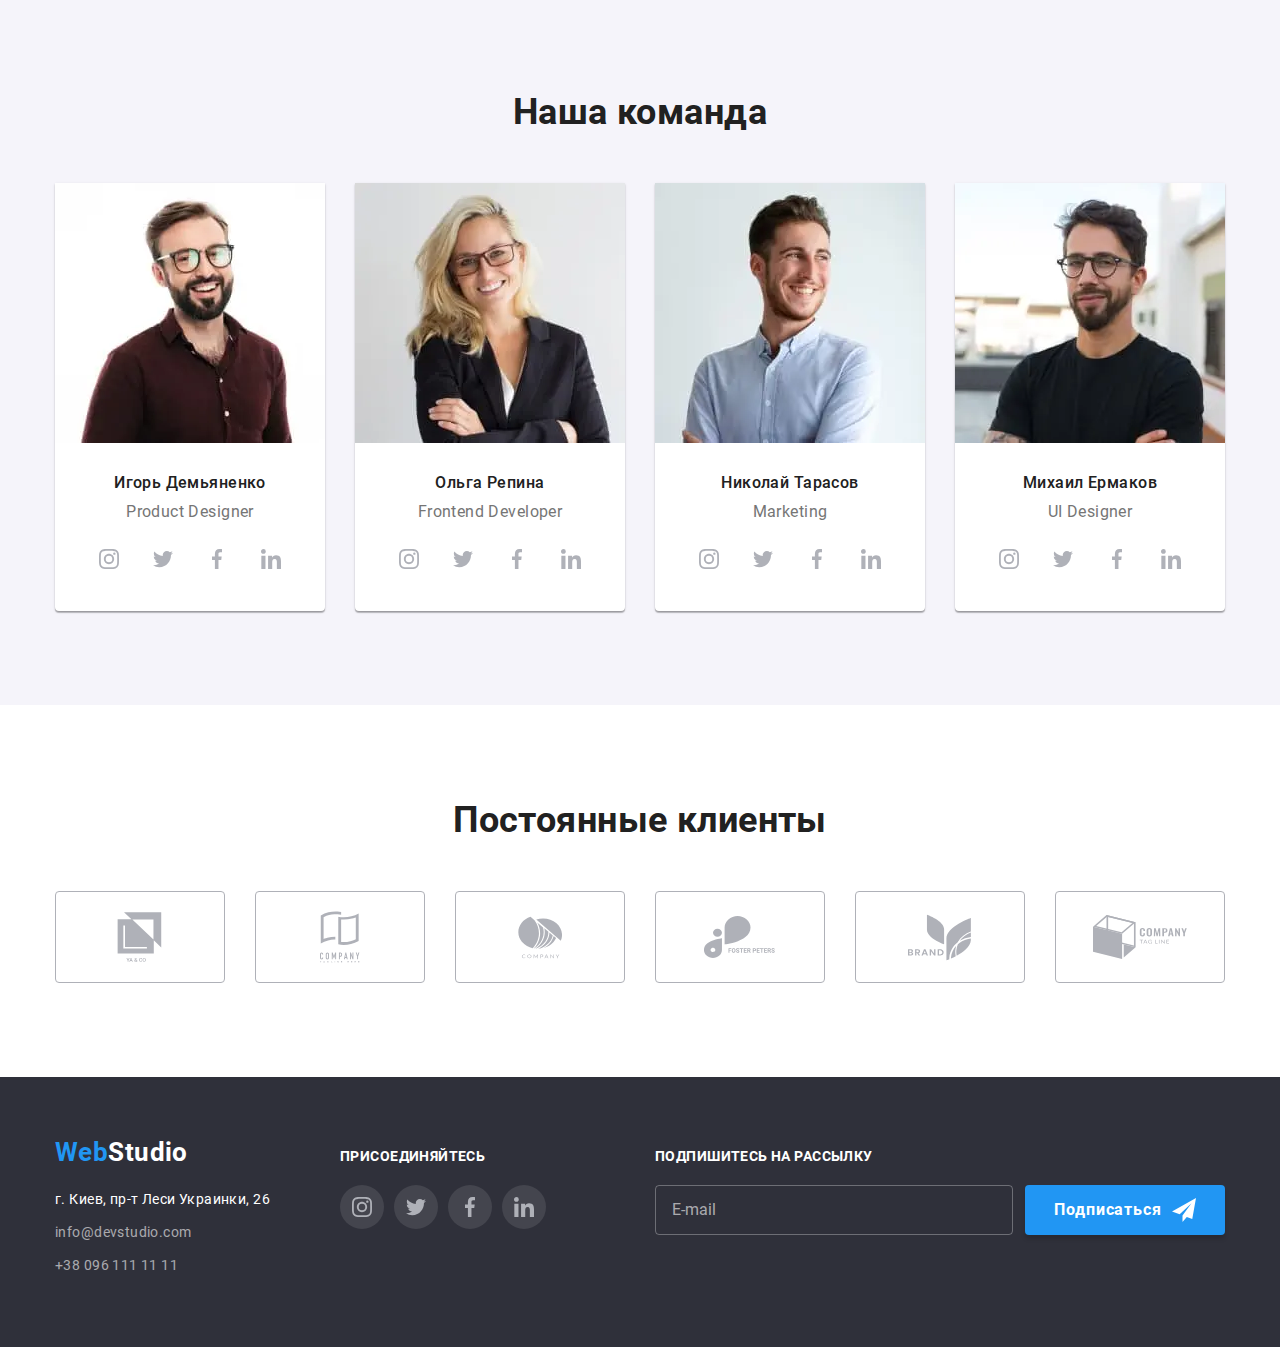
==== commit 19debe60: "header done" ====
--- a/index.html
+++ b/index.html
@@ -10,7 +10,7 @@
 
   <body>
     <!-- HEADER -->
-    <!-- <header class="header" id="header">
+    <header class="header" id="header">
       <div class="header__container container">
         <div class="menu">
           <a href="./index.html" class="logo link" lang="en"
@@ -62,7 +62,7 @@
           </li>
         </ul>
       </div>
-    </header> -->
+    </header>
 
     <main>
       <!-- HERO -->
--- a/css/main.min.css
+++ b/css/main.min.css
@@ -1,2 +1,2 @@
-@font-face{font-family:'Raleway';font-style:normal;font-weight:700;src:url("../fonts/raleway/raleway-v22-latin-700.eot");src:local(""),url("../fonts/raleway/raleway-v22-latin-700.eot?#iefix") format("embedded-opentype"),url("../fonts/raleway/raleway-v22-latin-700.woff2") format("woff2"),url("../fonts/raleway/raleway-v22-latin-700.woff") format("woff"),url("../fonts/raleway/raleway-v22-latin-700.ttf") format("truetype"),url("../fonts/raleway/raleway-v22-latin-700.svg#Raleway") format("svg")}@font-face{font-family:'Roboto';font-style:normal;font-weight:400;src:url("../fonts/roboto/roboto-v27-latin_cyrillic-regular.eot");src:local(""),url("../fonts/roboto/roboto-v27-latin_cyrillic-regular.eot?#iefix") format("embedded-opentype"),url("../fonts/roboto/roboto-v27-latin_cyrillic-regular.woff2") format("woff2"),url("../fonts/roboto/roboto-v27-latin_cyrillic-regular.woff") format("woff"),url("../fonts/roboto/roboto-v27-latin_cyrillic-regular.ttf") format("truetype"),url("../fonts/roboto/roboto-v27-latin_cyrillic-regular.svg#Roboto") format("svg")}@font-face{font-family:'Roboto';font-style:normal;font-weight:500;src:url("../fonts/roboto/roboto-v27-latin_cyrillic-500.eot");src:local(""),url("../fonts/roboto/roboto-v27-latin_cyrillic-500.eot?#iefix") format("embedded-opentype"),url("../fonts/roboto/roboto-v27-latin_cyrillic-500.woff2") format("woff2"),url("../fonts/roboto/roboto-v27-latin_cyrillic-500.woff") format("woff"),url("../fonts/roboto/roboto-v27-latin_cyrillic-500.ttf") format("truetype"),url("../fonts/roboto/roboto-v27-latin_cyrillic-500.svg#Roboto") format("svg")}@font-face{font-family:'Roboto';font-style:normal;font-weight:700;src:url("../fonts/roboto/roboto-v27-latin_cyrillic-700.eot");src:local(""),url("../fonts/roboto/roboto-v27-latin_cyrillic-700.eot?#iefix") format("embedded-opentype"),url("../fonts/roboto/roboto-v27-latin_cyrillic-700.woff2") format("woff2"),url("../fonts/roboto/roboto-v27-latin_cyrillic-700.woff") format("woff"),url("../fonts/roboto/roboto-v27-latin_cyrillic-700.ttf") format("truetype"),url("../fonts/roboto/roboto-v27-latin_cyrillic-700.svg#Roboto") format("svg")}@font-face{font-family:'Roboto';font-style:normal;font-weight:900;src:url("../fonts/roboto/roboto-v27-latin_cyrillic-900.eot");src:local(""),url("../fonts/roboto/roboto-v27-latin_cyrillic-900.eot?#iefix") format("embedded-opentype"),url("../fonts/roboto/roboto-v27-latin_cyrillic-900.woff2") format("woff2"),url("../fonts/roboto/roboto-v27-latin_cyrillic-900.woff") format("woff"),url("../fonts/roboto/roboto-v27-latin_cyrillic-900.ttf") format("truetype"),url("../fonts/roboto/roboto-v27-latin_cyrillic-900.svg#Roboto") format("svg")}/*! modern-normalize v1.1.0 | MIT License | https://github.com/sindresorhus/modern-normalize */*,::before,::after{box-sizing:border-box}html{line-height:1.15;-webkit-text-size-adjust:100%;-moz-tab-size:4;tab-size:4}body{margin:0;font-family:system-ui,-apple-system,"Segoe UI",Roboto,Helvetica,Arial,sans-serif,"Apple Color Emoji","Segoe UI Emoji"}hr{height:0;color:inherit}abbr[title]{text-decoration:underline dotted}b,strong{font-weight:bolder}code,kbd,samp,pre{font-family:ui-monospace, SFMono-Regular, Consolas, 'Liberation Mono', Menlo, monospace;font-size:1em}small{font-size:80%}sub,sup{font-size:75%;line-height:0;position:relative;vertical-align:baseline}sub{bottom:-0.25em}sup{top:-0.5em}table{text-indent:0;border-color:inherit}button,input,optgroup,select,textarea{font-family:inherit;font-size:100%;line-height:1.15;margin:0}button,select{text-transform:none}button,[type='button'],[type='reset'],[type='submit']{-webkit-appearance:button}::-moz-focus-inner{border-style:none;padding:0}:-moz-focusring{outline:1px dotted ButtonText}:-moz-ui-invalid{box-shadow:none}legend{padding:0}progress{vertical-align:baseline}::-webkit-inner-spin-button,::-webkit-outer-spin-button{height:auto}[type='search']{-webkit-appearance:textfield;outline-offset:-2px}::-webkit-search-decoration{-webkit-appearance:none}::-webkit-file-upload-button{-webkit-appearance:button;font:inherit}summary{display:list-item}:root{--font-logotype: 'Raleway', serif, sans-serif;--main-font-regular: 'Roboto-main', serif, sans-serif;--secondary-font-regular: 'Roboto-main500', serif, sans-serif;--main-font-bold: 'Roboto-bold', serif, sans-serif;--main-font-black: 'Roboto-black', serif, sans-serif;--main-color-dark: #212121;--main-color-light: #ffffff;--secondary-color-dark: #000000;--secondary-color-light: #757575;--secondary-color-light-transp: rgba(255, 255, 255, 0.6);--background-color-font: #c4c4c4;--background-color-dark: #2f303a;--background-color-light: #f5f4fa;--accent-color: #2196f3;--accent-color-hover: #188ce8;--icon-color-fill: #afb1b8;--header-color-border: #ececec;--main-text-size: 14px;--secondary-text-size: 16px;--main-text-letter-spacing: 0.03em;--main-transition-duration: 250ms;--main-transition-function: cubic-bezier(0.4, 0, 0.2, 1)}body{font-family:'Roboto', sans-serif;font-weight:400;font-size:var(--main-text-size);letter-spacing:var(--main-text-letter-spacing);color:var(--main-color-dark)}h1,h2,h3,h4,h5,h6,p,ul{font-size:inherit}img{display:block;max-width:100%;height:auto}h1,h2,h3,h4,h5,h6,p,ul{margin:0;padding:0}.section{padding:60px 0;text-align:center}.section--services{display:none}.section--team{background-color:var(--background-color-light)}.container{padding:0 15px;margin:0 auto}.container--footer{text-align:center}@media screen and (max-width: 767px){.container{max-width:480px}}@media screen and (min-width: 768px){.container{max-width:768px}.container--footer{display:flex;flex-wrap:wrap}}@media screen and (min-width: 1200px){.section{padding:94px 0}.section--features{padding-bottom:47px}.section--services{display:block;padding-top:47px}.container{max-width:1200px}.container--footer{display:flex;flex-wrap:nowrap}}.list{list-style:none}.link{font-size:inherit;text-decoration:none;color:var(--main-color-dark)}.button-base{font-family:inherit;cursor:pointer;color:var(--main-color-dark)}.visually-hidden{position:absolute !important;clip:rect(1px 1px 1px 1px);clip:rect(1px, 1px, 1px, 1px);padding:0 !important;border:0 !important;height:1px !important;width:1px !important;overflow:hidden}.hero{margin:0 auto;padding:118px 0;max-width:767px;min-height:400px;text-align:center;background-image:linear-gradient(rgba(47,48,58,0.4), rgba(47,48,58,0.4)),url("../images/hero-bg/mobile/bg-hero-mobile.jpg");background-size:cover;background-repeat:no-repeat;background-position:center}@media screen and (min-device-pixel-ratio: 2), screen and (min-resolution: 192dpi), screen and (min-resolution: 2dppx){.hero{background-image:linear-gradient(rgba(47,48,58,0.4), rgba(47,48,58,0.4)),url("../images/hero-bg/mobile/bg-hero-mobile@2x.jpg")}}.hero__container{text-align:center}.hero__title{margin:0 auto 30px;max-width:360px;text-transform:uppercase;font-weight:900;font-size:26px;line-height:1.62;letter-spacing:0.06em;color:var(--main-color-light)}@media screen and (min-width: 768px){.hero{max-width:1199px;background-image:linear-gradient(rgba(47,48,58,0.4), rgba(47,48,58,0.4)),url("../images/hero-bg/tablet/bg-hero-tablet.jpg")}}@media screen and (min-width: 768px) and (min-device-pixel-ratio: 2), screen and (min-width: 768px) and (min-resolution: 192dpi), screen and (min-width: 768px) and (min-resolution: 2dppx){.hero{background-image:linear-gradient(rgba(47,48,58,0.4), rgba(47,48,58,0.4)),url("../images/hero-bg/tablet/bg-hero-tablet@2x.jpg")}}@media screen and (min-width: 1200px){.hero{padding:200px 0;max-width:1600px;min-height:600px;background-color:var(--background-color-font);background-image:linear-gradient(rgba(47,48,58,0.4), rgba(47,48,58,0.4)),url("../images/hero-bg/desktop/bg-hero-desktop.jpg")}}@media screen and (min-width: 1200px) and (min-device-pixel-ratio: 2), screen and (min-width: 1200px) and (min-resolution: 192dpi), screen and (min-width: 1200px) and (min-resolution: 2dppx){.hero{background-image:linear-gradient(rgba(47,48,58,0.4), rgba(47,48,58,0.4)),url("../images/hero-bg/desktop/bg-hero-desktop@2x.jpg")}}@media screen and (min-width: 1200px){.hero__title{max-width:610px;font-size:44px;line-height:1.36}}.features__item:not(:last-child){margin-bottom:30px}.features__container{display:flex;justify-content:center;align-items:center;margin-bottom:30px;width:100%;height:120px;border-radius:4px;background-color:var(--background-color-light)}.features__title{margin-bottom:10px;text-transform:uppercase;font-weight:700;line-height:1.14}.features__text{text-align:left;line-height:1.71;color:var(--secondary-color-light)}@media screen and (min-width: 768px){.features{display:flex;flex-wrap:wrap;margin-top:-30px;margin-left:-30px}.features__item{margin-top:30px;margin-left:30px;flex-basis:calc((100% - 60px) / 2);text-align:left}.features__item:not(:last-child){margin-bottom:0}}@media screen and (min-width: 1200px){.features__item{flex-basis:calc((100% - 120px) / 4)}}.services{display:flex;flex-wrap:wrap;margin-top:-30px;margin-left:-30px}.services__item{margin-top:30px;margin-left:30px;flex-basis:calc((100% - 90px) / 3)}.services__container{position:absolute;bottom:0;left:0;padding:27px 15px;width:100%;text-align:center;background-color:var(--background-color-dark);opacity:0.8}.services__title{text-transform:uppercase;font-weight:700;line-height:1.14;color:var(--main-color-light)}.team__item:not(:last-child){margin-bottom:30px}.team__item{max-width:450px}@media screen and (min-width: 768px){.team{display:flex;flex-wrap:wrap;margin-top:-30px;margin-left:-30px}.team__item:not(:last-child){margin-bottom:0}.team__item{margin-top:30px;margin-left:30px;flex-basis:calc((100% - 60px) / 2)}}@media screen and (min-width: 1200px){.team__item{flex-basis:calc((100% - 120px) / 4)}}.teammate{margin:0 auto;border-radius:0px 0px 4px 4px;background-color:var(--main-color-light);box-shadow:0px 1px 3px rgba(0,0,0,0.12),0px 1px 1px rgba(0,0,0,0.14),0px 2px 1px rgba(0,0,0,0.2)}.teammate__container{padding:30px 0 24px;font-size:var(--secondary-text-size);line-height:1.19}.teammate__title{margin-bottom:10px;font-weight:500;font-size:var(--secondary-text-size);line-height:1.19}.teammate__text{margin-bottom:16px;color:var(--secondary-color-light)}@media screen and (min-width: 1200px){.teammate__container{padding-bottom:30px}}.clients{display:flex;flex-wrap:wrap;justify-content:left;margin-top:-30px;margin-left:-30px}.clients__item{height:92px;margin-top:30px;margin-left:30px;flex-basis:calc((100% - 60px) / 2)}.clients__link{display:flex;justify-content:center;align-items:center;width:100%;height:100%;border:1px solid var(--icon-color-fill);border-radius:4px;fill:var(--icon-color-fill);transition:border-color var(--main-transition-duration) var(--main-transition-function),fill var(--main-transition-duration) var(--main-transition-function)}.clients__link:hover,.clients__link:focus{fill:var(--accent-color);border-color:var(--accent-color)}@media screen and (min-width: 768px){.clients__item{flex-basis:calc((100% - 90px) / 3)}}@media screen and (min-width: 1200px){.clients__item{flex-basis:calc((100% - 180px) / 6)}}.footer{padding:60px 0;background-color:var(--background-color-dark)}.footer__logo{display:block;font-weight:700;font-size:24px;line-height:1.17;margin-bottom:20px;color:var(--main-color-light)}.footer__logo--accent{color:var(--accent-color)}.footer__adress{margin-bottom:60px}.footer__social{margin-bottom:60px}.footer__title{margin-bottom:20px;text-transform:uppercase;font-weight:700;font-size:var(--main-text-size);line-height:1.14;letter-spacing:var(--main-text-letter-spacing);color:var(--main-color-light)}.footer__form{display:flex;flex-direction:column}.footer__input{margin-bottom:20px;width:100%;padding:14px 16px;border:1px solid rgba(255,255,255,0.3);border-radius:4px;font-size:var(--secondary-text-size);line-height:1.25;color:var(--main-color-light);background-color:transparent;outline:none}.footer__input:focus{border-color:var(--accent-color)}.footer__input::placeholder{color:var(--secondary-color-light-transp)}@media screen and (min-width: 768px){.footer__adress{margin-bottom:0}.footer__social{margin-bottom:0;margin-left:auto}.footer__subscription{margin:0 auto;min-width:450px}}@media screen and (min-width: 1200px){.footer__logo{text-align-last:left;font-size:26px;line-height:1.19}.footer__adress{margin-right:70px}.footer__social{margin-left:0}.footer__title{margin-top:12px;text-align:left}.footer__subscription{margin-right:0}.footer__form{flex-direction:row;align-items:center}.footer__input{width:358px;margin-bottom:0;margin-right:12px}}.adress__item:not(:last-child){margin-bottom:8px}.adress__link{display:block;margin-bottom:8px;font-style:normal;line-height:1.71;color:var(--main-color-light);transition:color var(--main-transition-duration) var(--main-transition-function)}.adress__link--mail,.adress__link--tel{color:var(--secondary-color-light-transp)}.adress__link:hover,.adress__link:focus{color:var(--accent-color)}@media screen and (min-width: 1200px){.adress{text-align-last:left}.adress__item:not(:last-child){margin-bottom:9px}.adress__link{margin-bottom:9px}}.logo{display:block;font-weight:700;font-size:24px;line-height:1.08;color:var(--secondary-color-dark)}.logo__accent{color:var(--accent-color)}.button{padding:10px;min-width:200px;border:none;border-radius:4px;font-weight:700;font-size:var(--secondary-text-size);line-height:1.88;text-align:center;letter-spacing:0.06em;color:var(--main-color-light);background-color:#2196f3;box-shadow:0px 4px 4px rgba(0,0,0,0.15);transition:background-color var(--main-transition-duration) var(--main-transition-function)}.button__container{display:flex;align-items:center;justify-content:center}.button__text{margin-right:10px}.button__iconwrapper{display:flex;justify-content:center;align-items:center;width:24px;height:24px;fill:var(--main-color-light)}.button:hover,.button:focus{background-color:var(--accent-color-hover)}.title{font-weight:700;font-size:28px;line-height:1.18}.title--section{margin-bottom:30px}@media screen and (min-width: 1200px){.title{font-size:36px;line-height:1.17}.title--section{margin-bottom:50px}}.social{display:flex;justify-content:center}.social__item{width:44px;height:44px}.social__item:not(:last-child){margin-right:10px}.social__link{display:flex;justify-content:center;align-items:center;width:100%;height:100%;border-radius:50%;fill:var(--icon-color-fill);transition:background-color var(--main-transition-duration) var(--main-transition-function),fill var(--main-transition-duration) var(--main-transition-function)}.social__link--footer{background-color:rgba(255,255,255,0.1)}.social__link:hover,.social__link:focus{background-color:var(--accent-color);fill:var(--main-color-light)}.overlay-container{position:relative}.overlay{position:absolute;top:100%;left:0;padding:63px 24px;width:100%;height:100%;overflow-y:auto;background-color:rgba(33,150,243,0.9);transition:transform var(--main-transition-duration) var(--main-transition-function)}.overlay__content{text-align:left;font-size:18px;line-height:1.56;color:var(--main-color-light)}.backdrop{position:fixed;top:0;left:0;width:100vw;height:100vh;background-color:rgba(0,0,0,0.2);opacity:1;transition:opacity var(--main-transition-duration) var(--main-transition-function),visibility var(--main-transition-duration) var(--main-transition-function)}.backdrop.is-hidden{opacity:0;visibility:hidden;pointer-events:none}.modal{position:absolute;top:50%;left:50%;transform:translate(-50%, -50%) scale(1);width:528px;height:581px;border-radius:4px;background-color:var(--main-color-light);box-shadow:0px 1px 3px rgba(0,0,0,0.12),0px 1px 1px rgba(0,0,0,0.14),0px 2px 1px rgba(0,0,0,0.2);transition:transform var(--main-transition-duration) var(--main-transition-function)}.backdrop.is-hidden .modal{transform:translate(-50%, -50%) scale(0.5)}.modal__closer{position:absolute;top:8px;right:8px;display:flex;justify-content:center;align-items:center;width:30px;height:30px;border-radius:50%;border:1px solid rgba(0,0,0,0.1);cursor:pointer;background-color:var(--main-color-light);fill:var(--logo-color);transition:fill var(--main-transition-duration) var(--main-transition-function)}.modal__closer:hover,.modal__closer:focus{fill:var(--accent-color)}.form{padding:40px;display:flex;flex-direction:column}.form__group{margin-bottom:20px}.form__group--checkbox{margin-bottom:30px}.form__text{margin-bottom:12px;text-align:center;font-weight:700;font-size:20px;line-height:1.15}.form__container{display:flex;flex-direction:column;margin-bottom:10px}.form__container--comments{margin-bottom:0}.form__container--submit{display:flex;justify-content:center;align-items:center}.form__label{font-size:12px;line-height:1.17;letter-spacing:0.01em;color:var(--secondary-color-light)}.form__label--checkbox{display:flex;flex-direction:row;margin-bottom:0;align-items:center}.form__inputwrapper{position:relative;display:inline-block;width:100%;margin-top:4px;fill:var(--main-color-dark);transition:fill var(--main-transition-duration) var(--main-transition-function)}.form__input{padding-top:12px;padding-bottom:12px;padding-right:12px;padding-left:42px;width:100%;border:1px solid rgba(33,33,33,0.2);border-radius:4px;font-size:var(--secondary-text-size);outline:none;transition:border-color var(--main-transition-duration) var(--main-transition-function)}.form__input:focus{border-color:var(--accent-color)}.form__iconwrapper{position:absolute;top:50%;left:13px;transform:translateY(-50%);display:flex;justify-content:center;align-items:center;width:18px;height:18px;fill:var(--secondary-color-dark)}.form__input:focus+.form__iconwrapper{fill:var(--accent-color)}.form__textarea{margin-top:4px;width:100%;height:120px;padding:12px 16px;resize:none;height:120px;border-radius:4px;font-size:var(--secondary-text-size);outline:none;transition:border-color var(--main-transition-duration) var(--main-transition-function)}.form__textarea::placeholder{font-size:12px;line-height:1.17;letter-spacing:0.01em;color:rgba(117,117,117,0.5)}.form__textarea:placeholder-shown{border:1px solid rgba(33,33,33,0.2)}.form__textarea:not(:placeholder-shown),.form__textarea:focus{border-color:var(--accent-color)}.form__wrapper--checkbox{display:flex;justify-content:center;align-items:center;margin-right:7px;width:16px;height:15px;cursor:pointer;border:1px solid var(--main-color-dark);border-radius:2px;fill:var(--main-color-light)}.form__checkbox:checked+.form__wrapper--checkbox{border-color:var(--accent-color);background-color:var(--accent-color)}.form__check{width:100%;height:100%}.form__wrapper--text{line-height:1.71;color:var(--secondary-color-light)}.form__link{color:var(--accent-color);text-decoration:underline}
+@font-face{font-family:'Raleway';font-style:normal;font-weight:700;src:url("../fonts/raleway/raleway-v22-latin-700.eot");src:local(""),url("../fonts/raleway/raleway-v22-latin-700.eot?#iefix") format("embedded-opentype"),url("../fonts/raleway/raleway-v22-latin-700.woff2") format("woff2"),url("../fonts/raleway/raleway-v22-latin-700.woff") format("woff"),url("../fonts/raleway/raleway-v22-latin-700.ttf") format("truetype"),url("../fonts/raleway/raleway-v22-latin-700.svg#Raleway") format("svg")}@font-face{font-family:'Roboto';font-style:normal;font-weight:400;src:url("../fonts/roboto/roboto-v27-latin_cyrillic-regular.eot");src:local(""),url("../fonts/roboto/roboto-v27-latin_cyrillic-regular.eot?#iefix") format("embedded-opentype"),url("../fonts/roboto/roboto-v27-latin_cyrillic-regular.woff2") format("woff2"),url("../fonts/roboto/roboto-v27-latin_cyrillic-regular.woff") format("woff"),url("../fonts/roboto/roboto-v27-latin_cyrillic-regular.ttf") format("truetype"),url("../fonts/roboto/roboto-v27-latin_cyrillic-regular.svg#Roboto") format("svg")}@font-face{font-family:'Roboto';font-style:normal;font-weight:500;src:url("../fonts/roboto/roboto-v27-latin_cyrillic-500.eot");src:local(""),url("../fonts/roboto/roboto-v27-latin_cyrillic-500.eot?#iefix") format("embedded-opentype"),url("../fonts/roboto/roboto-v27-latin_cyrillic-500.woff2") format("woff2"),url("../fonts/roboto/roboto-v27-latin_cyrillic-500.woff") format("woff"),url("../fonts/roboto/roboto-v27-latin_cyrillic-500.ttf") format("truetype"),url("../fonts/roboto/roboto-v27-latin_cyrillic-500.svg#Roboto") format("svg")}@font-face{font-family:'Roboto';font-style:normal;font-weight:700;src:url("../fonts/roboto/roboto-v27-latin_cyrillic-700.eot");src:local(""),url("../fonts/roboto/roboto-v27-latin_cyrillic-700.eot?#iefix") format("embedded-opentype"),url("../fonts/roboto/roboto-v27-latin_cyrillic-700.woff2") format("woff2"),url("../fonts/roboto/roboto-v27-latin_cyrillic-700.woff") format("woff"),url("../fonts/roboto/roboto-v27-latin_cyrillic-700.ttf") format("truetype"),url("../fonts/roboto/roboto-v27-latin_cyrillic-700.svg#Roboto") format("svg")}@font-face{font-family:'Roboto';font-style:normal;font-weight:900;src:url("../fonts/roboto/roboto-v27-latin_cyrillic-900.eot");src:local(""),url("../fonts/roboto/roboto-v27-latin_cyrillic-900.eot?#iefix") format("embedded-opentype"),url("../fonts/roboto/roboto-v27-latin_cyrillic-900.woff2") format("woff2"),url("../fonts/roboto/roboto-v27-latin_cyrillic-900.woff") format("woff"),url("../fonts/roboto/roboto-v27-latin_cyrillic-900.ttf") format("truetype"),url("../fonts/roboto/roboto-v27-latin_cyrillic-900.svg#Roboto") format("svg")}/*! modern-normalize v1.1.0 | MIT License | https://github.com/sindresorhus/modern-normalize */*,::before,::after{box-sizing:border-box}html{line-height:1.15;-webkit-text-size-adjust:100%;-moz-tab-size:4;tab-size:4}body{margin:0;font-family:system-ui,-apple-system,"Segoe UI",Roboto,Helvetica,Arial,sans-serif,"Apple Color Emoji","Segoe UI Emoji"}hr{height:0;color:inherit}abbr[title]{text-decoration:underline dotted}b,strong{font-weight:bolder}code,kbd,samp,pre{font-family:ui-monospace, SFMono-Regular, Consolas, 'Liberation Mono', Menlo, monospace;font-size:1em}small{font-size:80%}sub,sup{font-size:75%;line-height:0;position:relative;vertical-align:baseline}sub{bottom:-0.25em}sup{top:-0.5em}table{text-indent:0;border-color:inherit}button,input,optgroup,select,textarea{font-family:inherit;font-size:100%;line-height:1.15;margin:0}button,select{text-transform:none}button,[type='button'],[type='reset'],[type='submit']{-webkit-appearance:button}::-moz-focus-inner{border-style:none;padding:0}:-moz-focusring{outline:1px dotted ButtonText}:-moz-ui-invalid{box-shadow:none}legend{padding:0}progress{vertical-align:baseline}::-webkit-inner-spin-button,::-webkit-outer-spin-button{height:auto}[type='search']{-webkit-appearance:textfield;outline-offset:-2px}::-webkit-search-decoration{-webkit-appearance:none}::-webkit-file-upload-button{-webkit-appearance:button;font:inherit}summary{display:list-item}:root{--font-logotype: 'Raleway', serif, sans-serif;--main-font-regular: 'Roboto-main', serif, sans-serif;--secondary-font-regular: 'Roboto-main500', serif, sans-serif;--main-font-bold: 'Roboto-bold', serif, sans-serif;--main-font-black: 'Roboto-black', serif, sans-serif;--main-color-dark: #212121;--main-color-light: #ffffff;--secondary-color-dark: #000000;--secondary-color-light: #757575;--secondary-color-light-transp: rgba(255, 255, 255, 0.6);--background-color-font: #c4c4c4;--background-color-dark: #2f303a;--background-color-light: #f5f4fa;--accent-color: #2196f3;--accent-color-hover: #188ce8;--icon-color-fill: #afb1b8;--header-color-border: #ececec;--main-text-size: 14px;--secondary-text-size: 16px;--main-text-letter-spacing: 0.03em;--main-transition-duration: 250ms;--main-transition-function: cubic-bezier(0.4, 0, 0.2, 1)}body{font-family:'Roboto', sans-serif;font-weight:400;font-size:var(--main-text-size);letter-spacing:var(--main-text-letter-spacing);color:var(--main-color-dark)}h1,h2,h3,h4,h5,h6,p,ul{font-size:inherit}img{display:block;max-width:100%;height:auto}h1,h2,h3,h4,h5,h6,p,ul{margin:0;padding:0}.section{padding:60px 0;text-align:center}.section--services{display:none}.section--team{background-color:var(--background-color-light)}.container{padding:0 15px;margin:0 auto}.container--footer{text-align:center}@media screen and (max-width: 767px){.container{max-width:480px}}@media screen and (min-width: 768px){.container{max-width:768px}.container--footer{display:flex;flex-wrap:wrap}}@media screen and (min-width: 1200px){.section{padding:94px 0}.section--features{padding-bottom:47px}.section--services{display:block;padding-top:47px}.container{max-width:1200px}.container--footer{display:flex;flex-wrap:nowrap}}.list{list-style:none}.link{font-size:inherit;text-decoration:none;color:var(--main-color-dark)}.button-base{font-family:inherit;cursor:pointer;color:var(--main-color-dark)}.visually-hidden{position:absolute !important;clip:rect(1px 1px 1px 1px);clip:rect(1px, 1px, 1px, 1px);padding:0 !important;border:0 !important;height:1px !important;width:1px !important;overflow:hidden}.header{border-bottom:1px solid var(--header-color-border)}.header__container{display:flex;align-items:center}.header__contacts{margin-left:auto}@media screen and (max-width: 767px){.header__container{padding-top:5px;padding-bottom:4px;padding-right:27px}}@media screen and (min-width: 768px){.header__container{padding-top:18px;padding-bottom:17px}}@media screen and (min-width: 1200px){.header__container{padding-top:23px;padding-bottom:23px}}@media screen and (max-width: 767px){.menu{display:flex;align-items:center;justify-content:space-between;width:100%}.menu__container{display:flex;align-items:center;justify-content:center;width:40px;height:40px;fill:var(--main-color-dark);transition:fill var(--main-transition-duration) var(--main-transition-function)}.menu__container:hover,.menu__container:focus{fill:var(--accent-color)}}@media screen and (min-width: 768px){.menu{display:none}}@media screen and (max-width: 767px){.navigation{display:none}}@media screen and (min-width: 768px){.navigation{display:flex;align-items:center}.navigation__logo{display:block;font-weight:700;font-size:24px;line-height:1.17;color:var(--secondary-color-dark);margin-right:88px}.navigation__logo--accent{color:var(--accent-color)}.navigation__list{display:flex;align-items:center}.navigation__item:not(:last-child){margin-right:50px}.navigation__link{display:block;padding:8px 0 7px;font-weight:500;line-height:1.14;letter-spacing:0.02em;transition:color var(--main-transition-duration) var(--main-transition-function)}.navigation__link:hover,.navigation__link:focus{color:var(--accent-color)}.navigation__link--current{position:relative;color:var(--accent-color)}.navigation__link--current::after{content:'';position:absolute;left:0;display:block;margin-top:27px;width:100%;height:4px;border-radius:2px;background-color:var(--accent-color)}}@media screen and (max-width: 767px){.contacts{display:none}}@media screen and (min-width: 768px){.contacts{display:flex;flex-direction:column}.contacts__item:not(:last-child){margin-bottom:10px}.contacts__link{display:flex;align-items:center;font-weight:500;font-size:12px;line-height:1.14;letter-spacing:0.02em;color:var(--secondary-color-light);fill:var(--secondary-color-light);transition:color var(--main-transition-duration) var(--main-transition-function),fill var(--main-transition-duration) var(--main-transition-function)}.contacts__link:hover,.contacts__link:focus{color:var(--accent-color);fill:var(--accent-color)}.contacts__iconwrapper{margin-right:10px}}@media screen and (min-width: 1200px){.contacts{flex-direction:row;align-items:center}.contacts__item:not(:last-child){margin-bottom:0;margin-right:50px}.contacts__link{padding:8px 0 6px;font-size:var(--main-text-size)}}.hero{margin:0 auto;padding:118px 0;max-width:767px;min-height:400px;text-align:center;background-image:linear-gradient(rgba(47,48,58,0.4), rgba(47,48,58,0.4)),url("../images/hero-bg/mobile/bg-hero-mobile.jpg");background-size:cover;background-repeat:no-repeat;background-position:center}@media screen and (min-device-pixel-ratio: 2), screen and (min-resolution: 192dpi), screen and (min-resolution: 2dppx){.hero{background-image:linear-gradient(rgba(47,48,58,0.4), rgba(47,48,58,0.4)),url("../images/hero-bg/mobile/bg-hero-mobile@2x.jpg")}}.hero__container{text-align:center}.hero__title{margin:0 auto 30px;max-width:360px;text-transform:uppercase;font-weight:900;font-size:26px;line-height:1.62;letter-spacing:0.06em;color:var(--main-color-light)}@media screen and (min-width: 768px){.hero{max-width:1199px;background-image:linear-gradient(rgba(47,48,58,0.4), rgba(47,48,58,0.4)),url("../images/hero-bg/tablet/bg-hero-tablet.jpg")}}@media screen and (min-width: 768px) and (min-device-pixel-ratio: 2), screen and (min-width: 768px) and (min-resolution: 192dpi), screen and (min-width: 768px) and (min-resolution: 2dppx){.hero{background-image:linear-gradient(rgba(47,48,58,0.4), rgba(47,48,58,0.4)),url("../images/hero-bg/tablet/bg-hero-tablet@2x.jpg")}}@media screen and (min-width: 1200px){.hero{padding:200px 0;max-width:1600px;min-height:600px;background-color:var(--background-color-font);background-image:linear-gradient(rgba(47,48,58,0.4), rgba(47,48,58,0.4)),url("../images/hero-bg/desktop/bg-hero-desktop.jpg")}}@media screen and (min-width: 1200px) and (min-device-pixel-ratio: 2), screen and (min-width: 1200px) and (min-resolution: 192dpi), screen and (min-width: 1200px) and (min-resolution: 2dppx){.hero{background-image:linear-gradient(rgba(47,48,58,0.4), rgba(47,48,58,0.4)),url("../images/hero-bg/desktop/bg-hero-desktop@2x.jpg")}}@media screen and (min-width: 1200px){.hero__title{max-width:610px;font-size:44px;line-height:1.36}}.features__item:not(:last-child){margin-bottom:30px}.features__container{display:flex;justify-content:center;align-items:center;margin-bottom:30px;width:100%;height:120px;border-radius:4px;background-color:var(--background-color-light)}.features__title{margin-bottom:10px;text-transform:uppercase;font-weight:700;line-height:1.14}.features__text{text-align:left;line-height:1.71;color:var(--secondary-color-light)}@media screen and (min-width: 768px){.features{display:flex;flex-wrap:wrap;margin-top:-30px;margin-left:-30px}.features__item{margin-top:30px;margin-left:30px;flex-basis:calc((100% - 60px) / 2);text-align:left}.features__item:not(:last-child){margin-bottom:0}}@media screen and (min-width: 1200px){.features__item{flex-basis:calc((100% - 120px) / 4)}}.services{display:flex;flex-wrap:wrap;margin-top:-30px;margin-left:-30px}.services__item{margin-top:30px;margin-left:30px;flex-basis:calc((100% - 90px) / 3)}.services__container{position:absolute;bottom:0;left:0;padding:27px 15px;width:100%;text-align:center;background-color:var(--background-color-dark);opacity:0.8}.services__title{text-transform:uppercase;font-weight:700;line-height:1.14;color:var(--main-color-light)}.team__item:not(:last-child){margin-bottom:30px}.team__item{max-width:450px}@media screen and (min-width: 768px){.team{display:flex;flex-wrap:wrap;margin-top:-30px;margin-left:-30px}.team__item:not(:last-child){margin-bottom:0}.team__item{margin-top:30px;margin-left:30px;flex-basis:calc((100% - 60px) / 2)}}@media screen and (min-width: 1200px){.team__item{flex-basis:calc((100% - 120px) / 4)}}.teammate{margin:0 auto;border-radius:0px 0px 4px 4px;background-color:var(--main-color-light);box-shadow:0px 1px 3px rgba(0,0,0,0.12),0px 1px 1px rgba(0,0,0,0.14),0px 2px 1px rgba(0,0,0,0.2)}.teammate__container{padding:30px 0 24px;font-size:var(--secondary-text-size);line-height:1.19}.teammate__title{margin-bottom:10px;font-weight:500;font-size:var(--secondary-text-size);line-height:1.19}.teammate__text{margin-bottom:16px;color:var(--secondary-color-light)}@media screen and (min-width: 1200px){.teammate__container{padding-bottom:30px}}.clients{display:flex;flex-wrap:wrap;justify-content:left;margin-top:-30px;margin-left:-30px}.clients__item{height:92px;margin-top:30px;margin-left:30px;flex-basis:calc((100% - 60px) / 2)}.clients__link{display:flex;justify-content:center;align-items:center;width:100%;height:100%;border:1px solid var(--icon-color-fill);border-radius:4px;fill:var(--icon-color-fill);transition:border-color var(--main-transition-duration) var(--main-transition-function),fill var(--main-transition-duration) var(--main-transition-function)}.clients__link:hover,.clients__link:focus{fill:var(--accent-color);border-color:var(--accent-color)}@media screen and (min-width: 768px){.clients__item{flex-basis:calc((100% - 90px) / 3)}}@media screen and (min-width: 1200px){.clients__item{flex-basis:calc((100% - 180px) / 6)}}.footer{padding:60px 0;background-color:var(--background-color-dark)}.footer__logo{display:block;font-weight:700;font-size:24px;line-height:1.17;margin-bottom:20px;color:var(--main-color-light)}.footer__logo--accent{color:var(--accent-color)}.footer__adress{margin-bottom:60px}.footer__social{margin-bottom:60px}.footer__title{margin-bottom:20px;text-transform:uppercase;font-weight:700;font-size:var(--main-text-size);line-height:1.14;letter-spacing:var(--main-text-letter-spacing);color:var(--main-color-light)}.footer__form{display:flex;flex-direction:column}.footer__input{margin-bottom:20px;width:100%;padding:14px 16px;border:1px solid rgba(255,255,255,0.3);border-radius:4px;font-size:var(--secondary-text-size);line-height:1.25;color:var(--main-color-light);background-color:transparent;outline:none}.footer__input:focus{border-color:var(--accent-color)}.footer__input::placeholder{color:var(--secondary-color-light-transp)}@media screen and (min-width: 768px){.footer__adress{margin-bottom:0}.footer__social{margin-bottom:0;margin-left:auto}.footer__subscription{margin:0 auto;min-width:450px}}@media screen and (min-width: 1200px){.footer__logo{text-align-last:left;font-size:26px;line-height:1.19}.footer__adress{margin-right:70px}.footer__social{margin-left:0}.footer__title{margin-top:12px;text-align:left}.footer__subscription{margin-right:0}.footer__form{flex-direction:row;align-items:center}.footer__input{width:358px;margin-bottom:0;margin-right:12px}}.adress__item:not(:last-child){margin-bottom:8px}.adress__link{display:block;margin-bottom:8px;font-style:normal;line-height:1.71;color:var(--main-color-light);transition:color var(--main-transition-duration) var(--main-transition-function)}.adress__link--mail,.adress__link--tel{color:var(--secondary-color-light-transp)}.adress__link:hover,.adress__link:focus{color:var(--accent-color)}@media screen and (min-width: 1200px){.adress{text-align-last:left}.adress__item:not(:last-child){margin-bottom:9px}.adress__link{margin-bottom:9px}}.logo{display:block;font-weight:700;font-size:24px;line-height:1.08;color:var(--secondary-color-dark)}.logo__accent{color:var(--accent-color)}.button{padding:10px;min-width:200px;border:none;border-radius:4px;font-weight:700;font-size:var(--secondary-text-size);line-height:1.88;text-align:center;letter-spacing:0.06em;color:var(--main-color-light);background-color:#2196f3;box-shadow:0px 4px 4px rgba(0,0,0,0.15);transition:background-color var(--main-transition-duration) var(--main-transition-function)}.button__container{display:flex;align-items:center;justify-content:center}.button__text{margin-right:10px}.button__iconwrapper{display:flex;justify-content:center;align-items:center;width:24px;height:24px;fill:var(--main-color-light)}.button:hover,.button:focus{background-color:var(--accent-color-hover)}.title{font-weight:700;font-size:28px;line-height:1.18}.title--section{margin-bottom:30px}@media screen and (min-width: 1200px){.title{font-size:36px;line-height:1.17}.title--section{margin-bottom:50px}}.social{display:flex;justify-content:center}.social__item{width:44px;height:44px}.social__item:not(:last-child){margin-right:10px}.social__link{display:flex;justify-content:center;align-items:center;width:100%;height:100%;border-radius:50%;fill:var(--icon-color-fill);transition:background-color var(--main-transition-duration) var(--main-transition-function),fill var(--main-transition-duration) var(--main-transition-function)}.social__link--footer{background-color:rgba(255,255,255,0.1)}.social__link:hover,.social__link:focus{background-color:var(--accent-color);fill:var(--main-color-light)}.overlay-container{position:relative}.overlay{position:absolute;top:100%;left:0;padding:63px 24px;width:100%;height:100%;overflow-y:auto;background-color:rgba(33,150,243,0.9);transition:transform var(--main-transition-duration) var(--main-transition-function)}.overlay__content{text-align:left;font-size:18px;line-height:1.56;color:var(--main-color-light)}.backdrop{position:fixed;top:0;left:0;width:100vw;height:100vh;background-color:rgba(0,0,0,0.2);opacity:1;transition:opacity var(--main-transition-duration) var(--main-transition-function),visibility var(--main-transition-duration) var(--main-transition-function)}.backdrop.is-hidden{opacity:0;visibility:hidden;pointer-events:none}.modal{position:absolute;top:50%;left:50%;transform:translate(-50%, -50%) scale(1);width:528px;height:581px;border-radius:4px;background-color:var(--main-color-light);box-shadow:0px 1px 3px rgba(0,0,0,0.12),0px 1px 1px rgba(0,0,0,0.14),0px 2px 1px rgba(0,0,0,0.2);transition:transform var(--main-transition-duration) var(--main-transition-function)}.backdrop.is-hidden .modal{transform:translate(-50%, -50%) scale(0.5)}.modal__closer{position:absolute;top:8px;right:8px;display:flex;justify-content:center;align-items:center;width:30px;height:30px;border-radius:50%;border:1px solid rgba(0,0,0,0.1);cursor:pointer;background-color:var(--main-color-light);fill:var(--logo-color);transition:fill var(--main-transition-duration) var(--main-transition-function)}.modal__closer:hover,.modal__closer:focus{fill:var(--accent-color)}.form{padding:40px;display:flex;flex-direction:column}.form__group{margin-bottom:20px}.form__group--checkbox{margin-bottom:30px}.form__text{margin-bottom:12px;text-align:center;font-weight:700;font-size:20px;line-height:1.15}.form__container{display:flex;flex-direction:column;margin-bottom:10px}.form__container--comments{margin-bottom:0}.form__container--submit{display:flex;justify-content:center;align-items:center}.form__label{font-size:12px;line-height:1.17;letter-spacing:0.01em;color:var(--secondary-color-light)}.form__label--checkbox{display:flex;flex-direction:row;margin-bottom:0;align-items:center}.form__inputwrapper{position:relative;display:inline-block;width:100%;margin-top:4px;fill:var(--main-color-dark);transition:fill var(--main-transition-duration) var(--main-transition-function)}.form__input{padding-top:12px;padding-bottom:12px;padding-right:12px;padding-left:42px;width:100%;border:1px solid rgba(33,33,33,0.2);border-radius:4px;font-size:var(--secondary-text-size);outline:none;transition:border-color var(--main-transition-duration) var(--main-transition-function)}.form__input:focus{border-color:var(--accent-color)}.form__iconwrapper{position:absolute;top:50%;left:13px;transform:translateY(-50%);display:flex;justify-content:center;align-items:center;width:18px;height:18px;fill:var(--secondary-color-dark)}.form__input:focus+.form__iconwrapper{fill:var(--accent-color)}.form__textarea{margin-top:4px;width:100%;height:120px;padding:12px 16px;resize:none;height:120px;border-radius:4px;font-size:var(--secondary-text-size);outline:none;transition:border-color var(--main-transition-duration) var(--main-transition-function)}.form__textarea::placeholder{font-size:12px;line-height:1.17;letter-spacing:0.01em;color:rgba(117,117,117,0.5)}.form__textarea:placeholder-shown{border:1px solid rgba(33,33,33,0.2)}.form__textarea:not(:placeholder-shown),.form__textarea:focus{border-color:var(--accent-color)}.form__wrapper--checkbox{display:flex;justify-content:center;align-items:center;margin-right:7px;width:16px;height:15px;cursor:pointer;border:1px solid var(--main-color-dark);border-radius:2px;fill:var(--main-color-light)}.form__checkbox:checked+.form__wrapper--checkbox{border-color:var(--accent-color);background-color:var(--accent-color)}.form__check{width:100%;height:100%}.form__wrapper--text{line-height:1.71;color:var(--secondary-color-light)}.form__link{color:var(--accent-color);text-decoration:underline}
 /*# sourceMappingURL=main.min.css.map */